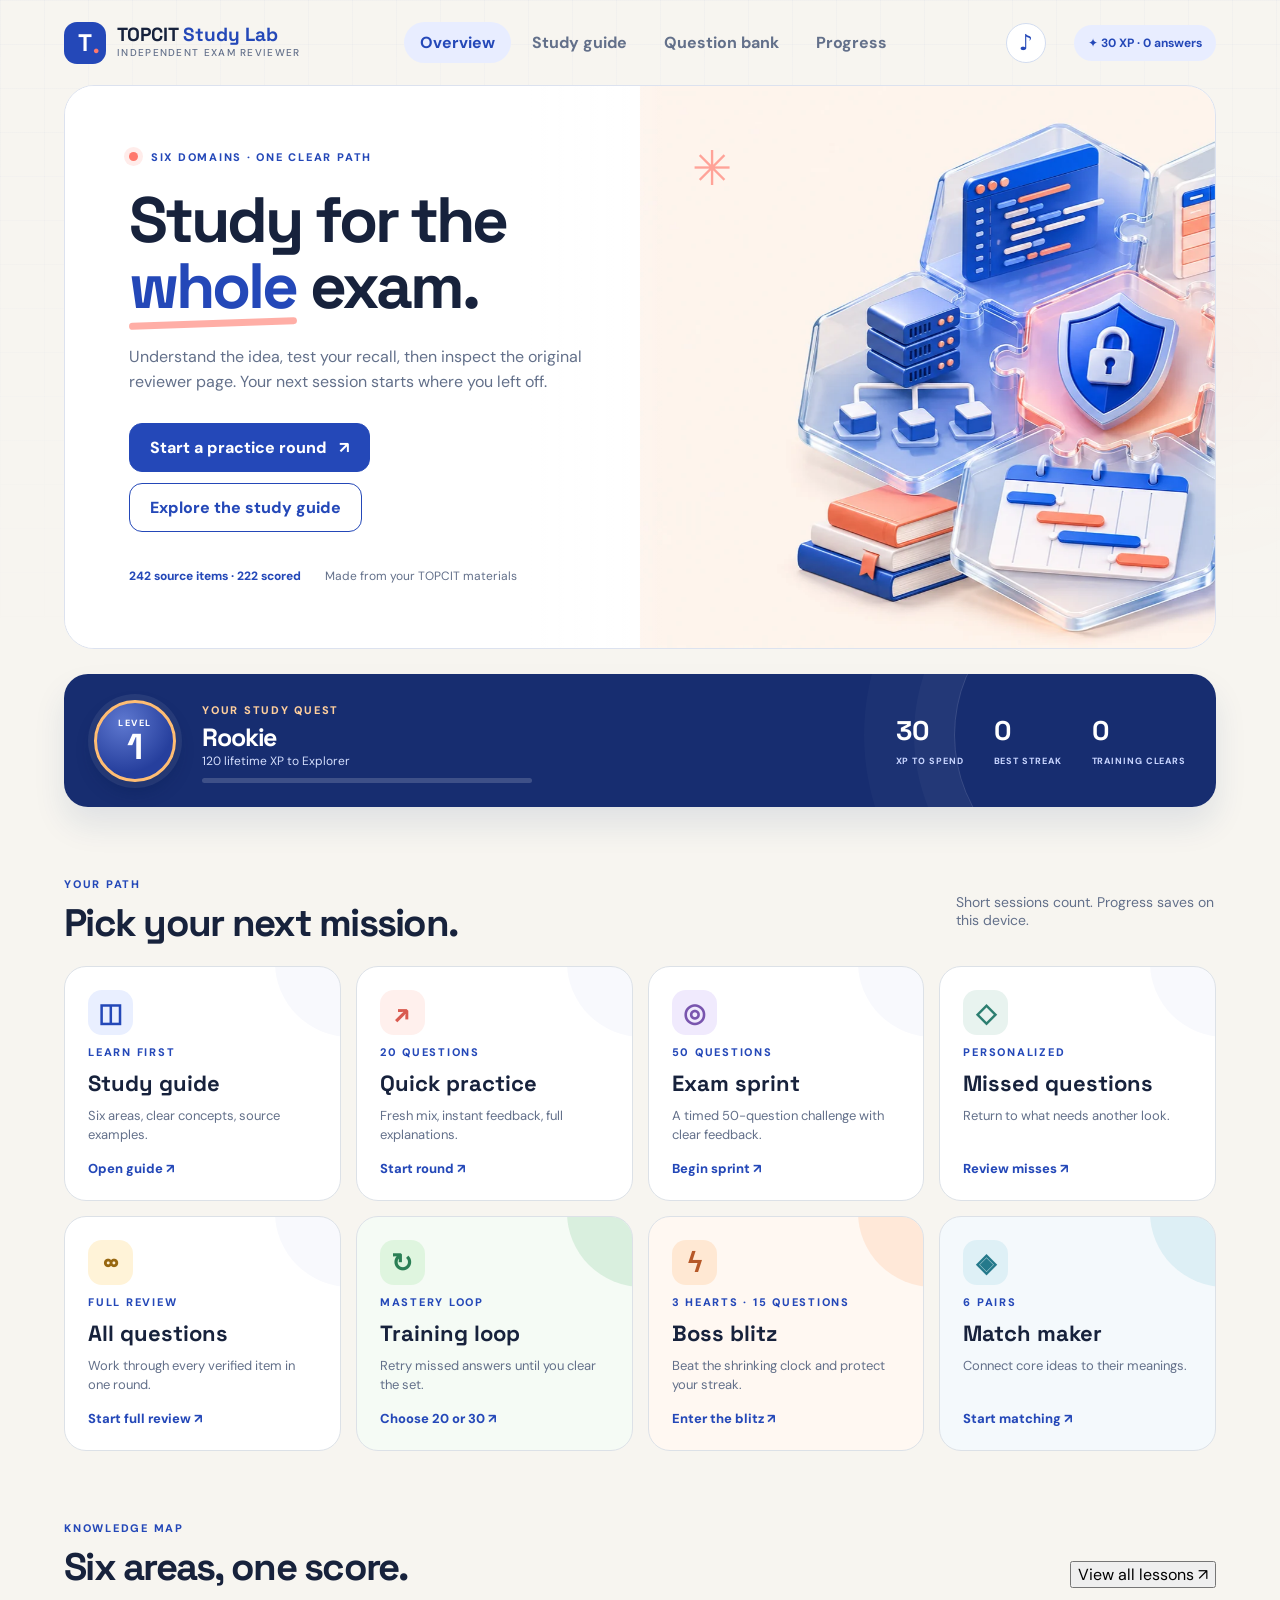
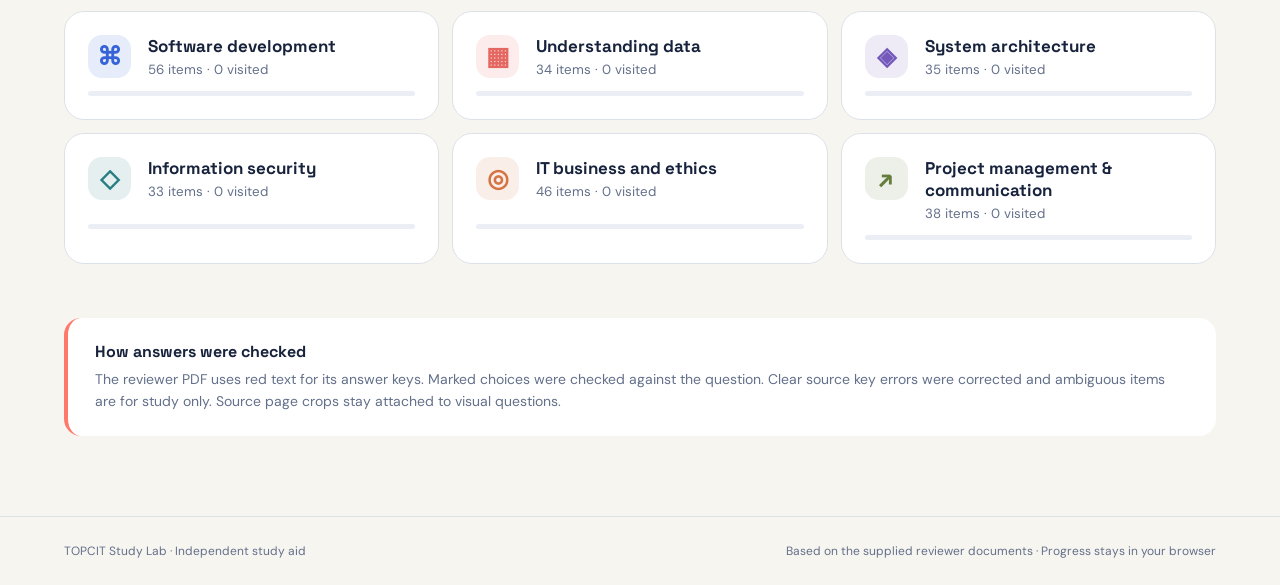
==== index.html @ cf116d9d "Fix study guide spacing on phones" ====
<!doctype html><html lang="en"><head><meta charset="utf-8"><meta name="viewport" content="width=device-width,initial-scale=1"><meta name="theme-color" content="#f7f5f0"><meta name="description" content="A source-backed, interactive TOPCIT exam reviewer with six study areas, explanations, practice and mock exams."><title>TOPCIT Study Lab</title><link rel="icon" href="assets/icon.svg" type="image/svg+xml"><link rel="manifest" href="manifest.webmanifest"><link rel="stylesheet" href="style.css?v=8"><script src="lessons.js?v=2" defer></script><script src="app.js?v=8" defer></script></head>
<body><div class="mesh" aria-hidden="true"></div><a class="skip" href="#main">Skip to content</a><header class="topbar"><a class="brand" href="#/home" data-view="home" aria-label="TOPCIT Study Lab home"><span class="brand-mark">T<span>•</span></span><span>TOPCIT <b>Study Lab</b><small>Independent exam reviewer</small></span></a><nav aria-label="Main navigation"><button class="nav active" data-view="home">Overview</button><button class="nav" data-view="study">Study guide</button><button class="nav" data-view="bank">Question bank</button><button class="nav" data-view="progress">Progress</button></nav><button class="sound-button" id="soundToggle" type="button" aria-label="Turn sound on" aria-pressed="false" title="Sound off">♪</button><div class="top-stat" id="topStat">Loading…</div></header>
<main id="main"><section id="home" class="view active" aria-labelledby="heroTitle"><div class="hero"><div class="hero-copy"><div class="eyebrow"><span class="signal"></span> SIX DOMAINS · ONE CLEAR PATH</div><h1 id="heroTitle">Study for the <em>whole</em> exam.</h1><p>Understand the idea, test your recall, then inspect the original reviewer page. Your next session starts where you left off.</p><div class="hero-actions"><button class="primary" id="heroPractice">Start a practice round <span>↗</span></button><button class="secondary" data-view="study">Explore the study guide</button></div><div class="hero-foot"><span id="heroCount">Loading questions…</span><span>Made from your TOPCIT materials</span></div></div><img class="hero-art" src="assets/study-lab-hero.webp" alt="Six connected study tiles for code, data, architecture, security, business and projects"></div>
<div class="arcade-strip"><div class="level-orb"><small>LEVEL</small><b id="rankLevel">1</b></div><div class="arcade-copy"><span class="overline">YOUR STUDY QUEST</span><h2 id="rankTitle">Getting started</h2><p id="rankNext">Each answer builds your rank.</p><div class="level-track"><span id="levelFill"></span></div></div><div class="arcade-numbers"><div><b id="homeXp">0</b><small>XP TO SPEND</small></div><div><b id="homeBest">0</b><small>BEST STREAK</small></div><div><b id="homeClears">0</b><small>TRAINING CLEARS</small></div></div></div><div class="section-heading"><div><span class="overline">YOUR PATH</span><h2>Pick your next mission.</h2></div><p>Short sessions count. Progress saves on this device.</p></div><div class="mode-grid"><button class="mode mode-study" data-view="study"><span class="mode-symbol">◫</span><span class="mode-tag">LEARN FIRST</span><strong>Study guide</strong><span>Six areas, clear concepts, source examples.</span><i>Open guide ↗</i></button><button class="mode mode-practice" data-mode="quick"><span class="mode-symbol">↗</span><span class="mode-tag">20 QUESTIONS</span><strong>Quick practice</strong><span>Fresh mix, instant feedback, full explanations.</span><i>Start round ↗</i></button><button class="mode mode-exam" data-mode="exam"><span class="mode-symbol">◎</span><span class="mode-tag">50 QUESTIONS</span><strong>Exam sprint</strong><span>A timed 50-question challenge with clear feedback.</span><i>Begin sprint ↗</i></button><button class="mode mode-review" data-mode="weak"><span class="mode-symbol">◇</span><span class="mode-tag">PERSONALIZED</span><strong>Missed questions</strong><span>Return to what needs another look.</span><i>Review misses ↗</i></button><button class="mode mode-all" data-mode="all"><span class="mode-symbol">∞</span><span class="mode-tag">FULL REVIEW</span><strong>All questions</strong><span>Work through every verified item in one round.</span><i>Start full review ↗</i></button><button class="mode mode-training" data-setup="training"><span class="mode-symbol">↻</span><span class="mode-tag">MASTERY LOOP</span><strong>Training loop</strong><span>Retry missed answers until you clear the set.</span><i>Choose 20 or 30 ↗</i></button><button class="mode mode-blitz" data-mode="blitz"><span class="mode-symbol">ϟ</span><span class="mode-tag">3 HEARTS · 15 QUESTIONS</span><strong>Boss blitz</strong><span>Beat the shrinking clock and protect your streak.</span><i>Enter the blitz ↗</i></button><button class="mode mode-matching" data-mode="matching"><span class="mode-symbol">◈</span><span class="mode-tag">6 PAIRS</span><strong>Match maker</strong><span>Connect core ideas to their meanings.</span><i>Start matching ↗</i></button></div>
<div class="section-heading domain-heading"><div><span class="overline">KNOWLEDGE MAP</span><h2>Six areas, one score.</h2></div><button class="text-link" data-view="study">View all lessons ↗</button></div><div class="domain-grid" id="homeDomains"></div><div class="source-note"><strong>How answers were checked</strong><p>The reviewer PDF uses red text for its answer keys. Marked choices were checked against the question. Clear source key errors were corrected and ambiguous items are for study only. Source page crops stay attached to visual questions.</p></div></section>
<section id="study" class="view" aria-labelledby="studyTitle"><div class="page-head"><span class="overline">BUILD THE MENTAL MODEL</span><h1 id="studyTitle">Study guide</h1><p>Read a concept, then use active recall. Topics follow your six supplied reviewer areas.</p></div><div class="study-layout"><aside class="study-side"><h2>Choose an area</h2><div id="studyNav"></div></aside><div class="lesson-panel" id="lessonPanel"></div></div></section>
<section id="bank" class="view" aria-labelledby="bankTitle"><div class="page-head"><span class="overline">SOURCE-BACKED PRACTICE</span><h1 id="bankTitle">Question bank</h1><p>Search the original wording, filter by domain, and reveal answers when you’re ready.</p></div><div class="bank-tools"><label>Search questions<input id="bankSearch" type="search" placeholder="Try ‘project charter’ or ‘normalization’"></label><label>Area<select id="bankDomain"><option value="all">All six areas</option></select></label><label>Keys<select id="bankKey"><option value="all">All items</option><option value="keyed">Scored only</option><option value="unkeyed">Needs key review</option><option value="saved">Saved questions</option></select></label></div><p id="bankStatus" class="bank-status"></p><div id="bankResults" class="bank-list"></div><button id="bankMore" class="secondary bank-more" hidden>Show more questions</button></section>
<section id="progress" class="view" aria-labelledby="progressTitle"><div class="page-head"><span class="overline">YOUR WORK</span><h1 id="progressTitle">Progress</h1><p>See what you’ve practiced and where to focus next.</p></div><div class="progress-grid" id="progressGrid"></div><div class="progress-actions"><button class="primary" data-mode="weak">Practice missed questions ↗</button><button class="secondary" data-view="bank">Find a question</button></div></section>
<section id="game" class="view" aria-labelledby="gameTitle"><div class="game-top"><button class="back" id="exitGame">← Save and leave</button><div class="game-metrics"><span id="gameMode"></span><span id="gameCount"></span><span id="gameScore"></span><span id="gameStreak"></span><span id="gameHearts" hidden></span><span id="gameXp"></span><span id="gameTimer"></span></div></div><div class="progress-track"><span id="gameProgress"></span></div><article class="question-stage"><div class="question-meta"><span id="gameDomain"></span><span id="gameSource"></span></div><h1 id="gameTitle"></h1><div id="gameExhibit"></div><div id="gameChoices" class="game-choices"></div><div id="gamePowers" class="game-powers"></div><div id="gameFeedback" class="game-feedback" hidden></div><div class="game-actions"><button id="gameAction" class="primary" disabled>Check answer</button><span>Use keys 1–4 to choose · Enter to check</span></div></article></section>
<section id="match" class="view" aria-labelledby="matchTitle"><div class="game-top"><button class="back" id="exitMatch">← Save and leave</button><div class="game-metrics"><span id="matchCount">0 / 6 pairs</span><span id="matchMistakes">0 misses</span><span id="matchClock">0:00</span></div></div><div class="match-intro"><span class="overline">MATCH MAKER</span><h1 id="matchTitle">Connect the concepts.</h1><p>Tap a concept, then its meaning. Build a streak by matching without a miss.</p><button class="secondary" id="restartMatch">New set ↻</button></div><div class="match-board"><div><h2>Concepts</h2><div id="matchTerms" class="match-list"></div></div><div><h2>Meanings</h2><div id="matchDefinitions" class="match-list"></div></div></div><p class="match-feedback" id="matchFeedback" role="status" aria-live="polite">Choose a concept to begin.</p></section><section id="finish" class="view"><div class="finish-card"><span class="finish-icon">✳</span><span class="overline">ROUND COMPLETE</span><h1 id="finishTitle"></h1><p id="finishText"></p><div id="finishStats"></div><div class="hero-actions"><button class="primary" data-mode="quick">Play another round ↗</button><button class="secondary" data-view="progress">See progress</button></div></div></section></main><footer><span>TOPCIT Study Lab · Independent study aid</span><span>Based on the supplied reviewer documents · Progress stays in your browser</span></footer><dialog class="training-dialog" id="trainingDialog" aria-labelledby="trainingDialogTitle"><form method="dialog"><button class="dialog-close" aria-label="Close">×</button><span class="mode-symbol">↻</span><span class="overline">MASTERY LOOP</span><h2 id="trainingDialogTitle">Pick your training set</h2><p>Missed questions return in new rounds until you answer them all correctly.</p><div class="training-options"><button type="button" data-train-size="20"><b>20</b><span>Quick focus</span></button><button type="button" data-train-size="30"><b>30</b><span>Deep focus</span></button></div></form></dialog><div id="fxLayer" class="fx-layer" aria-hidden="true"></div><div class="toast" id="toast" role="status" aria-live="polite"></div></body></html>
---- style.css ----
@import url('https://fonts.googleapis.com/css2?family=DM+Sans:wght@400;500;600;700&family=Space+Grotesk:wght@400;500;600;700&display=swap');
:root{--paper:#f7f5f0;--ink:#17223c;--muted:#63708a;--line:#dce1e7;--blue:#2448b8;--blue2:#3664d8;--coral:#ff786c;--white:#fff;--radius:22px;font-family:'DM Sans',system-ui,sans-serif;color:var(--ink);background:var(--paper)}*{box-sizing:border-box}html{scroll-behavior:smooth}body{margin:0;min-width:320px}button,input,select{font:inherit}button{cursor:pointer}button:disabled{opacity:.46;cursor:not-allowed}button:focus-visible,input:focus-visible,select:focus-visible,a:focus-visible{outline:3px solid var(--coral);outline-offset:3px}.skip{position:absolute;top:-50px;left:15px;background:var(--blue);color:white;padding:12px;z-index:10}.skip:focus{top:10px}.mesh{position:fixed;inset:0;pointer-events:none;z-index:-1;background-image:linear-gradient(#2448b806 1px,transparent 1px),linear-gradient(90deg,#2448b806 1px,transparent 1px);background-size:44px 44px;mask-image:linear-gradient(#000,transparent 75%)}.topbar{min-height:85px;max-width:1500px;padding:15px 5vw;margin:auto;display:flex;align-items:center;gap:28px}.brand{display:flex;align-items:center;gap:11px;text-decoration:none;color:var(--ink);font:700 19px/1 'Space Grotesk',sans-serif;white-space:nowrap}.brand b{color:var(--blue)}.brand small{display:block;font:500 10px/1.7 'DM Sans',sans-serif;letter-spacing:.13em;text-transform:uppercase;color:var(--muted)}.brand-mark{width:42px;height:42px;border-radius:13px;background:var(--blue);color:#fff;display:grid;place-items:center;font-size:24px;position:relative}.brand-mark span{color:var(--coral);font-size:16px;position:absolute;right:7px;bottom:6px}.topbar nav{display:flex;gap:5px;margin:auto}.nav{border:0;background:transparent;color:var(--muted);padding:10px 16px;border-radius:999px;font-weight:700}.nav:hover,.nav.active{background:#e8edff;color:var(--blue)}.top-stat{font-size:12px;color:var(--blue);font-weight:700;background:#e8edff;padding:10px 14px;border-radius:999px;white-space:nowrap}main{max-width:1500px;margin:0 auto;padding:0 5vw 80px}.view{display:none}.view.active{display:block;animation:rise .35s ease both}@keyframes rise{from{opacity:0;transform:translateY(12px)}to{opacity:1;transform:none}}h1,h2,h3,p{margin-top:0}h1,h2,h3{font-family:'Space Grotesk',sans-serif;letter-spacing:-.045em}h1{font-size:clamp(40px,5vw,78px);line-height:1.03}h2{font-size:clamp(26px,3vw,42px);line-height:1.08}.overline,.eyebrow,.mode-tag{font-size:11px;font-weight:800;letter-spacing:.16em;color:var(--blue)}.hero{min-height:465px;border:1px solid #dce2ef;border-radius:30px;position:relative;overflow:hidden;background:#fff;display:flex;align-items:center}.hero-copy{width:57%;padding:clamp(30px,5vw,80px);position:relative;z-index:1}.hero h1{max-width:750px;margin:24px 0}.hero h1 em{font-style:normal;color:var(--blue);position:relative}.hero h1 em:after{content:'';position:absolute;left:0;right:0;bottom:0;height:7px;background:var(--coral);opacity:.6;transform:rotate(-2deg);border-radius:9px}.hero p{font-size:16px;line-height:1.6;max-width:470px;color:var(--muted)}.signal{display:inline-block;width:9px;height:9px;border-radius:50%;background:var(--coral);margin-right:8px;box-shadow:0 0 0 5px #ff786c24}.hero-art{position:absolute;right:-2%;width:57%;height:100%;object-fit:cover;object-position:right center;mix-blend-mode:multiply}.hero-actions{display:flex;flex-wrap:wrap;gap:11px;margin-top:28px}.primary,.secondary{border-radius:13px;padding:13px 20px;font-weight:800;border:1px solid var(--blue);transition:transform .18s,box-shadow .18s,background .18s}.primary{color:white;background:var(--blue)}.primary:hover:not(:disabled){transform:translateY(-2px);box-shadow:0 9px 22px #2448b830;background:#183baf}.secondary{color:var(--blue);background:#fff}.secondary:hover{background:#edf1ff}.primary span{margin-left:8px}.hero-foot{display:flex;gap:24px;color:var(--muted);font-size:12px;margin-top:36px}.hero-foot span:first-child{font-weight:800;color:var(--blue)}.section-heading{display:flex;justify-content:space-between;align-items:end;gap:20px;margin:65px 0 23px}.section-heading h2{margin:9px 0 0}.section-heading p{max-width:260px;color:var(--muted);font-size:14px}.mode-grid{display:grid;grid-template-columns:repeat(4,1fr);gap:15px}.mode{min-height:235px;padding:23px;text-align:left;border:1px solid var(--line);border-radius:var(--radius);display:flex;flex-direction:column;align-items:start;gap:10px;background:white;color:var(--ink);transition:transform .2s,box-shadow .2s,border-color .2s}.mode:hover{transform:translateY(-6px);box-shadow:0 15px 35px #1c2c5a17;border-color:#a4b7ec}.mode-symbol{width:45px;height:45px;border-radius:14px;background:#e9efff;color:var(--blue);display:grid;place-items:center;font:700 26px 'Space Grotesk'}.mode-practice .mode-symbol{background:#fff0ed;color:#d95a50}.mode-exam .mode-symbol{background:#f0eafd;color:#7955ae}.mode-review .mode-symbol{background:#e8f3ef;color:#2c7e70}.mode strong{font:700 22px 'Space Grotesk'}.mode>span:nth-of-type(3){font-size:13px;line-height:1.45;color:var(--muted)}.mode i{font-style:normal;color:var(--blue);font-size:13px;font-weight:800;margin-top:auto}.domain-grid{display:grid;grid-template-columns:repeat(3,1fr);gap:13px}.domain-card{background:#fff;border:1px solid var(--line);border-radius:20px;padding:23px;text-align:left;color:var(--ink);display:grid;grid-template-columns:47px 1fr;gap:13px;transition:transform .18s,border-color .18s}.domain-card:hover{transform:translateY(-3px);border-color:var(--blue)}.domain-icon{border-radius:14px;background:color-mix(in srgb,var(--domain) 12%,white);color:var(--domain);width:43px;height:43px;display:grid;place-items:center;font:700 25px 'Space Grotesk'}.domain-card strong{font:700 17px 'Space Grotesk';display:block}.domain-card small{color:var(--muted);display:block;margin-top:4px}.domain-meter{grid-column:1/-1;height:5px;background:#ebeff5;border-radius:9px;overflow:hidden}.domain-meter span{display:block;height:100%;background:var(--domain);border-radius:9px}.source-note{margin-top:54px;padding:23px 27px;border-radius:17px;border-left:4px solid var(--coral);background:#fff}.source-note strong{font-family:'Space Grotesk'}.source-note p{color:var(--muted);line-height:1.6;margin:6px 0 0;font-size:14px}footer{border-top:1px solid var(--line);padding:26px 5vw;display:flex;justify-content:space-between;gap:15px;color:var(--muted);font-size:12px}.page-head{padding:38px 0 22px}.page-head h1{margin:10px 0;font-size:clamp(40px,5vw,64px)}.page-head p{color:var(--muted);font-size:16px}.study-layout{display:grid;grid-template-columns:255px 1fr;gap:24px;align-items:start}.study-side{position:sticky;top:20px;padding:19px;border-radius:20px;background:white;border:1px solid var(--line)}.study-side h2{font-size:17px;margin-bottom:17px}.study-side button{width:100%;text-align:left;border:0;background:transparent;padding:11px;border-radius:9px;color:var(--muted);font-weight:700}.study-side button.active,.study-side button:hover{background:#ebefff;color:var(--blue)}.lesson-panel{background:#fff;border:1px solid var(--line);padding:clamp(20px,4vw,43px);border-radius:24px}.lesson-intro{display:flex;gap:18px;align-items:center;margin-bottom:24px}.lesson-intro h2{margin:0}.lesson-intro p{margin:4px 0 0;color:var(--muted)}.lesson-card{border-top:1px solid var(--line);padding:22px 0}.lesson-card h3{font-size:21px;margin:0 0 8px}.lesson-card p{line-height:1.65;color:#47536b;margin-bottom:10px}.lesson-card .cue{padding:12px 16px;background:#f0f4ff;border-radius:10px;color:#2a4779;font-size:14px}.lesson-card button{border:0;background:transparent;color:var(--blue);font-weight:800;padding:6px 0}.bank-tools{display:grid;grid-template-columns:2fr 1fr 1fr;gap:12px;background:white;border:1px solid var(--line);padding:17px;border-radius:17px}.bank-tools label{font-size:12px;font-weight:800;color:var(--muted)}.bank-tools input,.bank-tools select{width:100%;margin-top:7px;border:1px solid #cbd4e2;border-radius:9px;background:white;padding:11px;color:var(--ink)}.bank-status{font-size:13px;color:var(--muted);margin:20px 0}.bank-list{display:grid;grid-template-columns:repeat(2,1fr);gap:13px}.bank-card{background:white;border:1px solid var(--line);border-radius:17px;padding:20px;min-width:0}.bank-meta,.question-meta{display:flex;gap:9px;flex-wrap:wrap;color:var(--blue);font-size:11px;font-weight:800;letter-spacing:.05em;text-transform:uppercase}.bank-card h3{font-size:17px;margin:12px 0;line-height:1.4;letter-spacing:-.01em}.bank-card img,.question-stage img{max-width:100%;max-height:300px;object-fit:contain;border:1px solid var(--line);border-radius:10px;background:white;margin:10px 0}.bank-card .answer{padding:12px;background:#edf4ff;border-radius:9px;color:var(--blue);font-weight:700;margin:12px 0}.bank-card .unkeyed{color:#a55a20;background:#fff3e8}.bank-card button{border:0;background:transparent;color:var(--blue);padding:5px 0;font-weight:800}.bank-card .save{float:right;font-size:19px}.bank-more{margin:23px auto;display:block}.progress-grid{display:grid;grid-template-columns:repeat(3,1fr);gap:16px}.progress-tile{padding:28px;border:1px solid var(--line);border-radius:20px;background:white}.progress-tile b{font:700 43px 'Space Grotesk';color:var(--blue)}.progress-tile span{display:block;color:var(--muted)}.progress-actions{display:flex;gap:12px;margin-top:25px}.game-top{display:flex;justify-content:space-between;align-items:center;gap:20px;margin:28px 0}.back{border:0;background:transparent;color:var(--blue);font-weight:800}.game-metrics{display:flex;gap:15px;flex-wrap:wrap;font-size:12px;font-weight:800;color:var(--muted)}.progress-track{height:7px;border-radius:99px;background:#dce4f3;overflow:hidden}.progress-track span{display:block;height:100%;background:var(--coral);transition:width .35s}.question-stage{max-width:880px;margin:36px auto 0;padding:clamp(24px,5vw,55px);border:1px solid var(--line);border-radius:26px;background:white;box-shadow:0 16px 50px #1c2c5a0c}.question-stage h1{font-size:clamp(25px,3vw,38px);line-height:1.24;margin:20px 0}.game-choices{display:grid;gap:10px}.game-choices button{width:100%;padding:16px;display:flex;gap:15px;align-items:start;text-align:left;border:1px solid var(--line);border-radius:12px;background:#fff;color:var(--ink);line-height:1.5}.game-choices button:hover:not(:disabled),.game-choices button.selected{border-color:var(--blue);background:#f0f4ff}.game-choices button.correct{border-color:#298369;background:#e9f7f1}.game-choices button.wrong{border-color:#e06a62;background:#fff0ed}.game-choices button span{font:700 13px 'Space Grotesk';background:#ebeff5;color:#506075;min-width:25px;height:25px;border-radius:7px;display:grid;place-items:center}.game-feedback{margin:20px 0 0;border-left:4px solid var(--blue);background:#f0f4ff;padding:17px;border-radius:0 13px 13px 0}.game-feedback.wrong{border-color:var(--coral);background:#fff4f1}.game-feedback strong{display:block;margin-bottom:7px;font-family:'Space Grotesk'}.game-feedback p{line-height:1.6;margin:0 0 9px}.game-feedback .source{font-size:12px;color:var(--muted)}.game-actions{display:flex;align-items:center;gap:15px;margin-top:24px}.game-actions span{font-size:12px;color:var(--muted)}.finish-card{max-width:650px;text-align:center;margin:70px auto;padding:50px 30px;background:white;border:1px solid var(--line);border-radius:27px}.finish-card h1{font-size:48px;margin:14px 0}.finish-card p{color:var(--muted)}.finish-icon{display:block;color:var(--coral);font-size:45px}.finish-card .hero-actions{justify-content:center}.toast{position:fixed;bottom:18px;left:50%;transform:translate(-50%,30px);opacity:0;background:var(--ink);color:white;padding:11px 17px;border-radius:10px;pointer-events:none;transition:.2s}.toast.show{opacity:1;transform:translate(-50%,0)}
@media(max-width:900px){.top-stat{display:none}.mode-grid{grid-template-columns:repeat(2,1fr)}.domain-grid{grid-template-columns:repeat(2,1fr)}.hero-copy{width:65%;padding:38px}.hero-art{width:55%;opacity:.6}.study-layout{grid-template-columns:1fr}.study-side{position:static}.study-side #studyNav{display:flex;overflow:auto;gap:5px}.study-side button{min-width:140px}.bank-tools{grid-template-columns:1fr 1fr}.bank-tools label:first-child{grid-column:1/-1}}
@media(max-width:620px){.topbar{display:block;padding:14px 18px}.topbar nav{overflow:auto;margin-top:15px}.nav{padding:9px 11px;white-space:nowrap;font-size:12px}main{padding:0 16px 55px}.hero{display:block;min-height:0}.hero-copy{width:100%;padding:30px 25px 140px}.hero h1{font-size:43px}.hero p{font-size:14px}.hero-art{width:100%;height:190px;bottom:0;right:0;object-position:right 40%;opacity:.9}.hero-foot{margin-top:20px}.section-heading{margin-top:42px;align-items:start}.section-heading p{display:none}.mode-grid,.domain-grid,.bank-list,.progress-grid{grid-template-columns:1fr}.mode{min-height:185px}.bank-tools{grid-template-columns:1fr}.bank-tools label:first-child{grid-column:auto}.game-top{display:block}.game-metrics{margin-top:12px}.question-stage{margin-top:20px;padding:22px}.game-actions{display:block}.game-actions span{display:block;margin-top:11px}.progress-actions{display:block}.progress-actions button{width:100%;margin-bottom:10px}footer{display:block;padding:24px 18px}footer span{display:block;margin-bottom:5px}}
@media(prefers-reduced-motion:reduce){*,*:before,*:after{animation-duration:.01ms!important;transition-duration:.01ms!important;scroll-behavior:auto!important}}
.mesh:after{content:'';position:absolute;width:440px;height:440px;right:-140px;top:150px;border-radius:50%;background:radial-gradient(circle,#ff786c16,transparent 68%);animation:drift 15s ease-in-out infinite alternate}@keyframes drift{to{transform:translate(-100px,130px)}}
.hero-copy{background:linear-gradient(90deg,#fff 78%,#ffffff00)}
.hero-copy{width:52%}.hero-art{width:50%;right:0;object-position:center center}
.hero:after{content:'✳';position:absolute;right:42%;top:9%;font-size:48px;color:var(--coral);opacity:.65;animation:turn 18s linear infinite}@keyframes turn{to{transform:rotate(360deg)}}
.mode-grid{grid-template-columns:repeat(auto-fit,minmax(215px,1fr))}.mode-all .mode-symbol{background:#fff3d8;color:#976711}
.bank-choices{padding-left:24px;color:#47536b;font-size:13px;line-height:1.5}.bank-choices li{margin:4px 0}.bank-explanation{font-size:13px;line-height:1.6;color:#47536b}.bank-explanation p{margin:8px 0}.answer-detail{animation:rise .24s ease both}.answer-detail .answer{box-shadow:0 0 0 1px #bdd1ff,0 0 25px #3664d81c}
.game-choices button{transition:transform .16s,border-color .16s,background .16s}.game-choices button:hover:not(:disabled){transform:translateX(3px)}.game-choices button.correct{animation:good .55s ease both}.game-choices button.wrong{animation:shake .4s ease both}@keyframes good{50%{transform:scale(1.02);box-shadow:0 0 0 6px #2ea77722}}@keyframes shake{25%,75%{transform:translateX(-4px)}50%{transform:translateX(4px)}}
.finish-numbers{display:flex;justify-content:center;gap:34px;margin:23px 0}.finish-numbers span{color:var(--muted);font-size:13px}.finish-numbers b{display:block;color:var(--blue);font:700 28px 'Space Grotesk'}.miss-review{text-align:left;margin-top:35px}.miss-review h2{font-size:24px}.miss-review article{border-top:1px solid var(--line);padding:17px 0}.miss-review article>b{font-size:12px;color:var(--blue)}.miss-review article p{font-size:14px;line-height:1.6;margin:7px 0}.domain-progress strong{display:block;min-height:45px;font-family:'Space Grotesk';font-size:15px}.domain-progress .domain-meter{display:block;margin-top:15px}
@media(max-width:900px){.hero-copy{width:55%}.hero-art{width:45%}.mode-grid{grid-template-columns:repeat(2,1fr)}.mode-all{grid-column:1/-1}}
@media(max-width:620px){.hero-copy{width:100%;padding-bottom:215px;background:transparent}.hero-art{width:100%;height:190px;bottom:0;right:0;object-position:right 40%}.mode-grid{grid-template-columns:1fr}.mode-all{grid-column:auto}.hero:after{right:20px;top:14px;font-size:29px}.finish-numbers{gap:17px}.finish-numbers b{font-size:23px}}
[hidden]{display:none!important}
@media(max-width:620px){.question-stage h1{font-size:22px;line-height:1.3}}
.sound-button{border:1px solid #d2dcef;background:#fff;color:var(--blue);border-radius:50%;width:40px;height:40px;min-width:40px;display:grid;place-items:center;font-size:22px;transition:transform .2s,background .2s}.sound-button:hover{transform:rotate(-12deg)}.sound-button.on{background:#e8edff;box-shadow:0 0 0 4px #3664d818}
.arcade-strip{position:relative;overflow:hidden;margin:25px 0 6px;padding:24px 30px;border-radius:24px;background:#172d70;color:#fff;display:grid;grid-template-columns:82px minmax(200px,1fr) auto;align-items:center;gap:26px;box-shadow:0 18px 32px #1838791a}.arcade-strip:before{content:'';position:absolute;inset:-90px -40px auto auto;width:300px;height:300px;border:1px solid #ffffff25;border-radius:50%;box-shadow:0 0 0 40px #ffffff08,0 0 0 90px #ffffff06;pointer-events:none}.level-orb{width:82px;height:82px;border:3px solid #ffbd73;border-radius:50%;background:radial-gradient(circle at 35% 25%,#5e78d0,#263f9d 68%);display:grid;place-content:center;text-align:center;box-shadow:0 0 0 6px #ffffff12,0 9px 18px #071a4f55;animation:orb-float 5s ease-in-out infinite}.level-orb small{font-size:9px;letter-spacing:.18em;font-weight:800}.level-orb b{font:700 36px/1 'Space Grotesk'}@keyframes orb-float{50%{transform:translateY(-5px)}}.arcade-copy{position:relative}.arcade-copy .overline{color:#ffcf9d}.arcade-copy h2{font-size:25px;margin:5px 0 2px;color:#fff}.arcade-copy p{margin:0 0 9px;color:#d4defd;font-size:12px}.level-track{height:5px;max-width:330px;background:#ffffff2b;border-radius:9px;overflow:hidden}.level-track span{display:block;height:100%;background:#ffad7a;border-radius:9px;transition:width .5s}.arcade-numbers{display:flex;gap:28px;position:relative}.arcade-numbers div{min-width:70px}.arcade-numbers b{display:block;font:700 27px 'Space Grotesk'}.arcade-numbers small{font-size:9px;letter-spacing:.1em;color:#c7d4ff;font-weight:800}
.mode{position:relative;overflow:hidden;isolation:isolate}.mode:before{content:'';position:absolute;width:150px;height:150px;border-radius:50%;right:-85px;top:-80px;background:#2448b808;transition:transform .55s cubic-bezier(.2,.75,.2,1)}.mode:hover:before,.mode:focus-visible:before{transform:scale(3.2)}.mode>*{position:relative;z-index:1}.mode-symbol{transition:transform .4s cubic-bezier(.2,.75,.2,1)}.mode:hover .mode-symbol{transform:rotate(-13deg) scale(1.13)}.mode-training{background:#f5fbf5}.mode-training .mode-symbol{background:#dff5df;color:#2b7f55}.mode-training:before{background:#60bb7930}.mode-training:hover .mode-symbol{transform:rotate(180deg)}.mode-blitz{background:#fff8f2}.mode-blitz .mode-symbol{background:#ffe8d3;color:#b65828}.mode-blitz:before{background:#ff9c5b2b}.mode-blitz:hover .mode-symbol{animation:bolt .32s ease-in-out 3}@keyframes bolt{50%{transform:translateY(-5px) rotate(10deg)}}
.game-metrics #gameHearts{font-size:18px;color:#e8665d;letter-spacing:.06em}.game-metrics #gameXp{color:#2448b8}.game-metrics #gameTimer{font-variant-numeric:tabular-nums}.game-metrics #gameTimer.urgent{color:#d94337;animation:timer-pulse .6s ease-in-out infinite alternate}@keyframes timer-pulse{to{transform:scale(1.08)}}#game[data-game-mode="blitz"] .question-stage{background:radial-gradient(circle at 97% 0,#fff1e6,white 36%)}#game[data-game-mode="training"] .question-stage{background:radial-gradient(circle at 97% 0,#e6f6e9,white 36%)}.question-stage{position:relative;overflow:hidden}.question-stage:before{content:'✳';position:absolute;right:28px;top:19px;font:700 24px 'Space Grotesk';color:#d8dff0;pointer-events:none}
.game-choices button.eliminated,.game-choices button.eliminated:disabled{opacity:.5;background:#f1f2f5;color:#778093;text-decoration:line-through;text-decoration-thickness:2px;text-decoration-color:#d7655c}.game-choices button.eliminated span{text-decoration:none}.power-heading{display:flex;justify-content:space-between;gap:10px;align-items:baseline;margin:26px 0 9px}.power-heading strong{font:700 15px 'Space Grotesk'}.power-heading span{font-size:11px;color:var(--muted)}.power-row{display:grid;grid-template-columns:repeat(3,1fr);gap:8px}.power-row button{border:1px solid #d4ddea;background:#f8faff;text-align:left;border-radius:12px;padding:10px 12px;color:var(--blue);transition:transform .18s,box-shadow .18s,background .18s}.power-row button:not(:disabled):hover{transform:translateY(-3px);box-shadow:0 6px 16px #2448b81d;background:#edf2ff}.power-row button:disabled{opacity:.47}.power-row b{display:block;font:700 14px 'Space Grotesk'}.power-row small{display:block;color:var(--muted);font-size:10px;line-height:1.3;margin-top:4px}.game-feedback{animation:feedback-pop .32s cubic-bezier(.2,.8,.2,1) both}@keyframes feedback-pop{from{opacity:0;transform:translateY(9px) scale(.98)}to{opacity:1;transform:none}}.game-feedback .earned{display:inline-block;background:#daf3e5;color:#186a48;font-weight:800;padding:5px 10px;border-radius:99px;font-size:12px;margin:1px 0 10px}.finish-rank strong{color:var(--blue)}
.training-dialog{border:1px solid #cbd6e8;border-radius:24px;box-shadow:0 24px 80px #0e1a3a44;padding:30px;width:min(420px,calc(100vw - 30px));color:var(--ink)}.training-dialog::backdrop{background:#14224398;backdrop-filter:blur(4px)}.training-dialog .mode-symbol{margin-bottom:15px}.training-dialog h2{font-size:31px;margin:8px 0}.training-dialog p{color:var(--muted);line-height:1.55}.dialog-close{position:absolute;right:18px;top:12px;border:0;background:transparent;color:var(--muted);font-size:26px}.training-options{display:grid;grid-template-columns:1fr 1fr;gap:10px;margin-top:22px}.training-options button{border:1px solid #cbd8ed;background:#f4f7ff;border-radius:14px;padding:18px;color:var(--blue);text-align:left;transition:transform .2s,background .2s}.training-options button:hover{transform:translateY(-3px);background:#e6edff}.training-options b{display:block;font:700 32px 'Space Grotesk'}.training-options span{font-size:12px;font-weight:700}.fx-layer{position:fixed;inset:0;pointer-events:none;z-index:100}.spark{position:absolute;width:9px;height:9px;border-radius:3px;background:#f7a65c;animation:spark-fly .82s cubic-bezier(.12,.7,.2,1) forwards}.spark.good:nth-child(3n){background:#3cb98b;border-radius:50%}.spark.good:nth-child(4n){background:#3664d8}.spark.bad{background:#ee665e}.spark.power{background:#7095ff}@keyframes spark-fly{to{opacity:0;transform:translate(var(--dx),var(--dy)) rotate(270deg) scale(.25)}}
@media(max-width:1000px){.arcade-strip{grid-template-columns:75px 1fr}.arcade-numbers{grid-column:2;justify-content:space-between}.mode-grid{grid-template-columns:repeat(3,1fr)}}
@media(max-width:700px){.arcade-strip{grid-template-columns:65px 1fr;gap:16px;padding:20px}.level-orb{width:65px;height:65px}.level-orb b{font-size:27px}.arcade-copy h2{font-size:21px}.arcade-numbers{grid-column:1/-1;border-top:1px solid #ffffff24;padding-top:16px;gap:10px}.arcade-numbers b{font-size:23px}.mode-grid{grid-template-columns:repeat(2,1fr)}.mode-all{grid-column:auto}.power-heading{display:block}.power-heading span{display:block;margin-top:3px}}
@media(max-width:620px){.topbar{position:relative}.sound-button{position:absolute;right:18px;top:16px;width:36px;height:36px;min-width:36px}.topbar .brand{padding-right:40px}.mode-grid{grid-template-columns:1fr}.power-row{grid-template-columns:1fr 1fr}.power-row button:last-child{grid-column:1/-1}.power-row b{font-size:13px}.power-row small{font-size:10px}.game-metrics{gap:9px}.game-metrics #gameHearts{width:100%;order:-1}}
@media(prefers-reduced-motion:reduce){.level-orb,.mode-blitz:hover .mode-symbol,.game-metrics #gameTimer.urgent{animation:none!important}}
@media(min-width:1001px){.mode-grid{grid-template-columns:repeat(4,minmax(0,1fr))}.mode-training{grid-column:span 2}.mode-training:after{content:'↻';position:absolute;right:18px;bottom:-34px;font:700 160px 'Space Grotesk';color:#6dc08b21;line-height:1;pointer-events:none}}
@media(min-width:701px) and (max-width:1000px){.mode-grid{grid-template-columns:repeat(2,minmax(0,1fr))}.mode-all,.mode-training{grid-column:auto}.mode-blitz{grid-column:1/-1}}
.mode-matching{background:#f4f9fc}.mode-matching .mode-symbol{background:#def0f6;color:#24798b}.mode-matching:before{background:#4eb0c623}
.match-intro{max-width:760px;margin:32px auto;text-align:center}.match-intro h1{font-size:clamp(35px,4vw,58px);margin:10px 0}.match-intro p{color:var(--muted);line-height:1.5}.match-board{display:grid;grid-template-columns:1fr 1fr;gap:18px;max-width:1000px;margin:0 auto}.match-board>div{background:#fff;border:1px solid var(--line);border-radius:20px;padding:18px}.match-board h2{font-size:16px;margin:0 0 13px;color:var(--muted);letter-spacing:0;text-transform:uppercase}.match-list{display:grid;gap:9px}.match-list button{position:relative;border:1px solid #d3ddea;border-radius:12px;background:#f8faff;color:var(--ink);min-height:76px;padding:14px 18px;text-align:left;line-height:1.35;font-weight:700;transition:transform .18s,border-color .18s,background .18s}.match-list button:hover:not(:disabled){transform:translateY(-2px);border-color:var(--blue)}.match-list button.selected{background:#eaf0ff;border-color:var(--blue);box-shadow:0 0 0 3px #3664d822}.match-list button.solved{background:#e5f7ee;border-color:#4bac77;color:#28644b;opacity:.72}.match-list button.solved:after{content:'✓';position:absolute;right:12px;top:12px;font-size:18px}.match-list button small{display:block;color:var(--muted);font-weight:500;font-size:11px;margin-top:5px}.match-list button.match-wrong{animation:shake .4s ease;background:#fff0ed;border-color:#dc6c61}.match-feedback{text-align:center;margin:20px auto;max-width:700px;color:var(--blue);font-weight:800;min-height:28px}
@media(min-width:1001px){.mode-training{grid-column:auto}.mode-training:after{content:none}.mode-grid{grid-template-columns:repeat(4,minmax(0,1fr))}}
@media(min-width:701px) and (max-width:1000px){.mode-blitz{grid-column:auto}}
@media(max-width:620px){.match-intro{margin:8px auto 16px}.match-intro h1{font-size:28px;margin:4px 0}.match-intro p{font-size:13px;margin:4px 0 10px}.match-intro .secondary{padding:8px 14px}.match-board{grid-template-columns:1fr;gap:10px}.match-board>div{padding:12px}.match-board h2{font-size:12px;margin-bottom:8px}.match-board>div:first-child .match-list{grid-template-columns:repeat(3,minmax(0,1fr));gap:6px}.match-board>div:first-child .match-list button{min-height:64px;font-size:12px;padding:8px;overflow-wrap:anywhere}.match-board>div:first-child .match-list button small{display:none}.match-list button{min-height:62px}}
@media(max-width:900px){.study-layout{grid-template-columns:minmax(0,1fr)}.study-layout>*{min-width:0}.study-side #studyNav{max-width:100%}.lesson-intro>div{min-width:0}}
@media(max-width:620px){.study-layout{gap:16px}.study-side{padding:14px}.study-side h2{margin-bottom:10px}.study-side #studyNav{gap:6px}.study-side button{min-width:130px;padding:10px}.lesson-panel{padding:20px}.lesson-intro{align-items:flex-start;gap:12px;margin-bottom:18px}.lesson-intro h2{font-size:25px;overflow-wrap:anywhere}.lesson-intro p{font-size:13px;line-height:1.45}.lesson-panel>.primary{width:100%}.lesson-card{padding:19px 0}.lesson-card h3{font-size:20px;line-height:1.25}.lesson-card p{overflow-wrap:anywhere}.lesson-card .cue{padding:12px}}
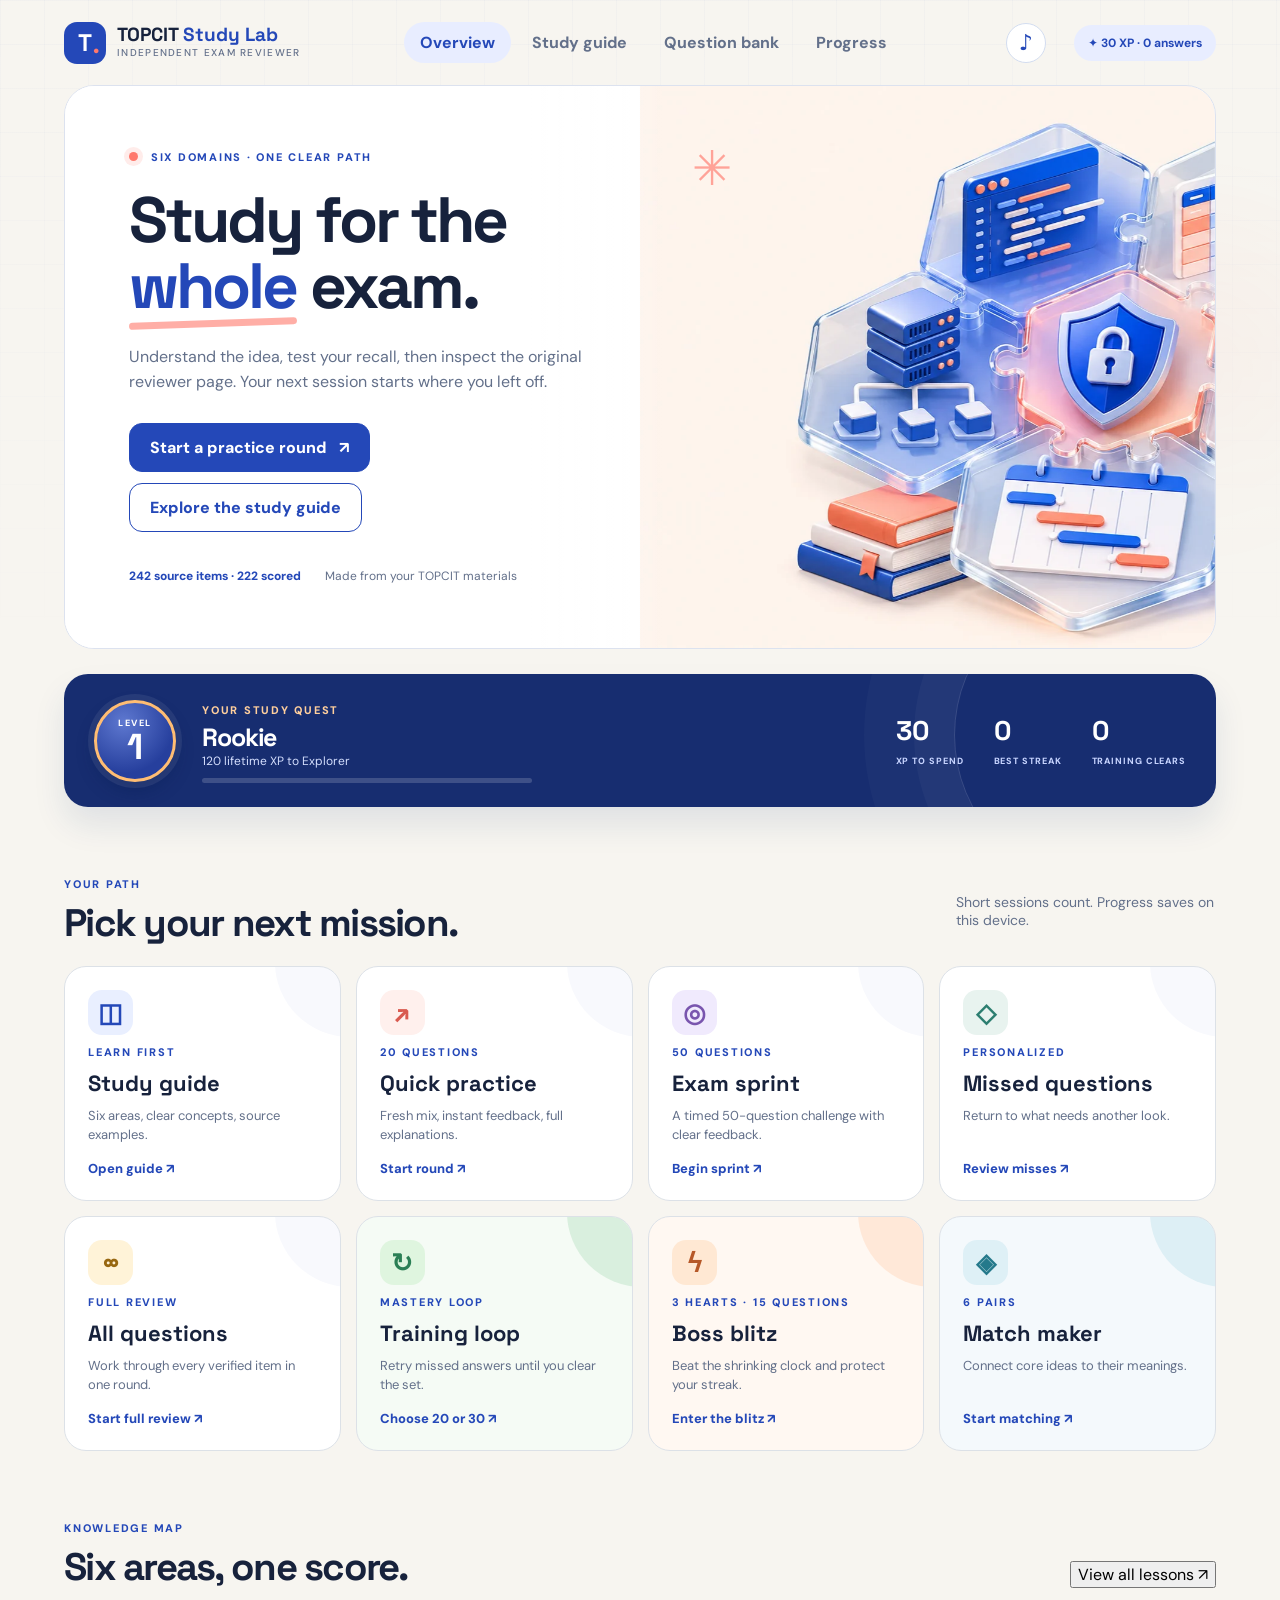
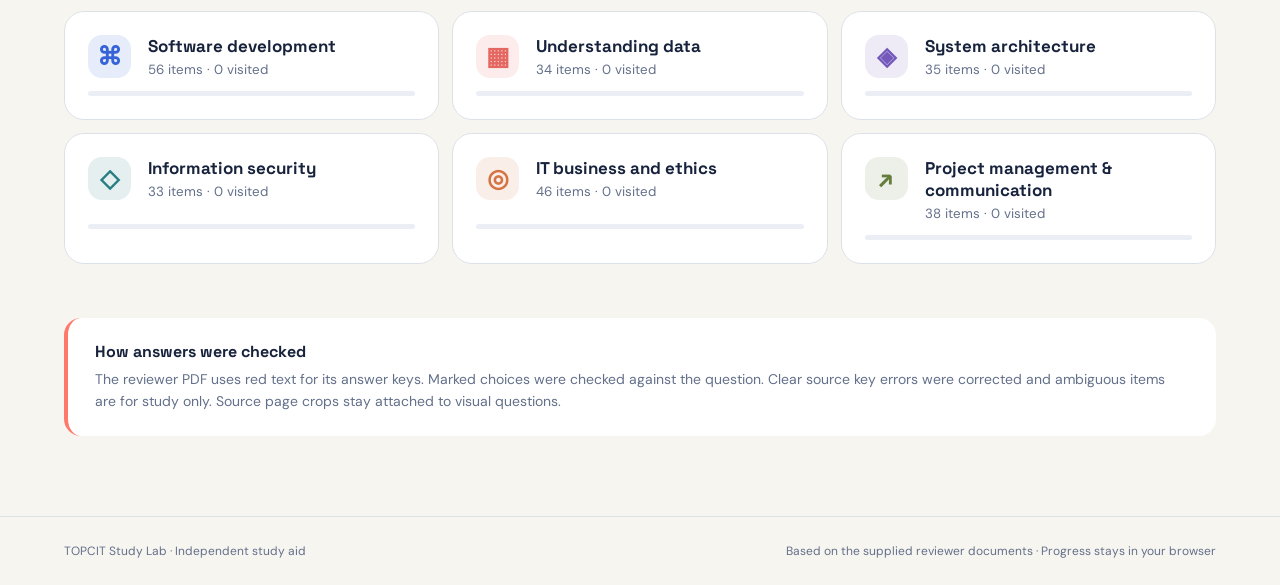
==== commit d68404ee: "Make study guide interactive with source examples" ====
--- a/index.html
+++ b/index.html
@@ -1,4 +1,4 @@
-<!doctype html><html lang="en"><head><meta charset="utf-8"><meta name="viewport" content="width=device-width,initial-scale=1"><meta name="theme-color" content="#f7f5f0"><meta name="description" content="A source-backed, interactive TOPCIT exam reviewer with six study areas, explanations, practice and mock exams."><title>TOPCIT Study Lab</title><link rel="icon" href="assets/icon.svg" type="image/svg+xml"><link rel="manifest" href="manifest.webmanifest"><link rel="stylesheet" href="style.css?v=8"><script src="lessons.js?v=2" defer></script><script src="app.js?v=8" defer></script></head>
+<!doctype html><html lang="en"><head><meta charset="utf-8"><meta name="viewport" content="width=device-width,initial-scale=1"><meta name="theme-color" content="#f7f5f0"><meta name="description" content="A source-backed, interactive TOPCIT exam reviewer with six study areas, explanations, practice and mock exams."><title>TOPCIT Study Lab</title><link rel="icon" href="assets/icon.svg" type="image/svg+xml"><link rel="manifest" href="manifest.webmanifest"><link rel="stylesheet" href="style.css?v=9"><script src="lessons.js?v=2" defer></script><script src="app.js?v=9" defer></script></head>
 <body><div class="mesh" aria-hidden="true"></div><a class="skip" href="#main">Skip to content</a><header class="topbar"><a class="brand" href="#/home" data-view="home" aria-label="TOPCIT Study Lab home"><span class="brand-mark">T<span>•</span></span><span>TOPCIT <b>Study Lab</b><small>Independent exam reviewer</small></span></a><nav aria-label="Main navigation"><button class="nav active" data-view="home">Overview</button><button class="nav" data-view="study">Study guide</button><button class="nav" data-view="bank">Question bank</button><button class="nav" data-view="progress">Progress</button></nav><button class="sound-button" id="soundToggle" type="button" aria-label="Turn sound on" aria-pressed="false" title="Sound off">♪</button><div class="top-stat" id="topStat">Loading…</div></header>
 <main id="main"><section id="home" class="view active" aria-labelledby="heroTitle"><div class="hero"><div class="hero-copy"><div class="eyebrow"><span class="signal"></span> SIX DOMAINS · ONE CLEAR PATH</div><h1 id="heroTitle">Study for the <em>whole</em> exam.</h1><p>Understand the idea, test your recall, then inspect the original reviewer page. Your next session starts where you left off.</p><div class="hero-actions"><button class="primary" id="heroPractice">Start a practice round <span>↗</span></button><button class="secondary" data-view="study">Explore the study guide</button></div><div class="hero-foot"><span id="heroCount">Loading questions…</span><span>Made from your TOPCIT materials</span></div></div><img class="hero-art" src="assets/study-lab-hero.webp" alt="Six connected study tiles for code, data, architecture, security, business and projects"></div>
 <div class="arcade-strip"><div class="level-orb"><small>LEVEL</small><b id="rankLevel">1</b></div><div class="arcade-copy"><span class="overline">YOUR STUDY QUEST</span><h2 id="rankTitle">Getting started</h2><p id="rankNext">Each answer builds your rank.</p><div class="level-track"><span id="levelFill"></span></div></div><div class="arcade-numbers"><div><b id="homeXp">0</b><small>XP TO SPEND</small></div><div><b id="homeBest">0</b><small>BEST STREAK</small></div><div><b id="homeClears">0</b><small>TRAINING CLEARS</small></div></div></div><div class="section-heading"><div><span class="overline">YOUR PATH</span><h2>Pick your next mission.</h2></div><p>Short sessions count. Progress saves on this device.</p></div><div class="mode-grid"><button class="mode mode-study" data-view="study"><span class="mode-symbol">◫</span><span class="mode-tag">LEARN FIRST</span><strong>Study guide</strong><span>Six areas, clear concepts, source examples.</span><i>Open guide ↗</i></button><button class="mode mode-practice" data-mode="quick"><span class="mode-symbol">↗</span><span class="mode-tag">20 QUESTIONS</span><strong>Quick practice</strong><span>Fresh mix, instant feedback, full explanations.</span><i>Start round ↗</i></button><button class="mode mode-exam" data-mode="exam"><span class="mode-symbol">◎</span><span class="mode-tag">50 QUESTIONS</span><strong>Exam sprint</strong><span>A timed 50-question challenge with clear feedback.</span><i>Begin sprint ↗</i></button><button class="mode mode-review" data-mode="weak"><span class="mode-symbol">◇</span><span class="mode-tag">PERSONALIZED</span><strong>Missed questions</strong><span>Return to what needs another look.</span><i>Review misses ↗</i></button><button class="mode mode-all" data-mode="all"><span class="mode-symbol">∞</span><span class="mode-tag">FULL REVIEW</span><strong>All questions</strong><span>Work through every verified item in one round.</span><i>Start full review ↗</i></button><button class="mode mode-training" data-setup="training"><span class="mode-symbol">↻</span><span class="mode-tag">MASTERY LOOP</span><strong>Training loop</strong><span>Retry missed answers until you clear the set.</span><i>Choose 20 or 30 ↗</i></button><button class="mode mode-blitz" data-mode="blitz"><span class="mode-symbol">ϟ</span><span class="mode-tag">3 HEARTS · 15 QUESTIONS</span><strong>Boss blitz</strong><span>Beat the shrinking clock and protect your streak.</span><i>Enter the blitz ↗</i></button><button class="mode mode-matching" data-mode="matching"><span class="mode-symbol">◈</span><span class="mode-tag">6 PAIRS</span><strong>Match maker</strong><span>Connect core ideas to their meanings.</span><i>Start matching ↗</i></button></div>
--- a/style.css
+++ b/style.css
@@ -33,4 +33,5 @@
 @media(min-width:701px) and (max-width:1000px){.mode-blitz{grid-column:auto}}
 @media(max-width:620px){.match-intro{margin:8px auto 16px}.match-intro h1{font-size:28px;margin:4px 0}.match-intro p{font-size:13px;margin:4px 0 10px}.match-intro .secondary{padding:8px 14px}.match-board{grid-template-columns:1fr;gap:10px}.match-board>div{padding:12px}.match-board h2{font-size:12px;margin-bottom:8px}.match-board>div:first-child .match-list{grid-template-columns:repeat(3,minmax(0,1fr));gap:6px}.match-board>div:first-child .match-list button{min-height:64px;font-size:12px;padding:8px;overflow-wrap:anywhere}.match-board>div:first-child .match-list button small{display:none}.match-list button{min-height:62px}}
 @media(max-width:900px){.study-layout{grid-template-columns:minmax(0,1fr)}.study-layout>*{min-width:0}.study-side #studyNav{max-width:100%}.lesson-intro>div{min-width:0}}
-@media(max-width:620px){.study-layout{gap:16px}.study-side{padding:14px}.study-side h2{margin-bottom:10px}.study-side #studyNav{gap:6px}.study-side button{min-width:130px;padding:10px}.lesson-panel{padding:20px}.lesson-intro{align-items:flex-start;gap:12px;margin-bottom:18px}.lesson-intro h2{font-size:25px;overflow-wrap:anywhere}.lesson-intro p{font-size:13px;line-height:1.45}.lesson-panel>.primary{width:100%}.lesson-card{padding:19px 0}.lesson-card h3{font-size:20px;line-height:1.25}.lesson-card p{overflow-wrap:anywhere}.lesson-card .cue{padding:12px}}+@media(max-width:620px){.study-layout{gap:16px}.study-side{padding:14px}.study-side h2{margin-bottom:10px}.study-side #studyNav{gap:6px}.study-side button{min-width:130px;padding:10px}.lesson-panel{padding:20px}.lesson-intro{align-items:flex-start;gap:12px;margin-bottom:18px}.lesson-intro h2{font-size:25px;overflow-wrap:anywhere}.lesson-intro p{font-size:13px;line-height:1.45}.lesson-panel>.primary{width:100%}.lesson-card{padding:19px 0}.lesson-card h3{font-size:20px;line-height:1.25}.lesson-card p{overflow-wrap:anywhere}.lesson-card .cue{padding:12px}}
+.study-instruction{margin:18px 0 4px;color:var(--muted);font-size:13px;line-height:1.5}.recall-card,.source-example{margin:14px 0;border:1px solid #d8e3f0;border-radius:14px;background:#f7faff;overflow:hidden}.recall-card summary,.source-example summary{cursor:pointer;list-style:none;padding:13px 15px;font-weight:800;color:var(--blue);display:flex;justify-content:space-between;gap:12px;align-items:center}.recall-card summary::-webkit-details-marker,.source-example summary::-webkit-details-marker{display:none}.recall-card>summary:after,.source-example>summary:after{content:'+';font-size:18px}.recall-card[open]>summary:after,.source-example[open]>summary:after{content:'−'}.recall-card p{margin:0;padding:0 15px 15px}.source-example{background:#fff}.source-example summary small{margin-left:auto;color:var(--muted);font-size:11px;white-space:nowrap}.source-example-body{border-top:1px solid var(--line);padding:15px}.source-example-body img{display:block;max-width:100%;max-height:360px;object-fit:contain;margin:0 auto 14px;border-radius:10px}.source-answer{background:#edf5ee;border-radius:10px}.source-answer summary{color:#23694a;padding:10px 12px}.source-answer p{margin:0;padding:0 12px 12px;font-weight:800;color:#205d43}.lesson-card>button{margin-top:8px}@media(max-width:620px){.source-example summary small{font-size:10px}.source-example-body{padding:12px}.recall-card summary,.source-example>summary{padding:12px;font-size:13px}}
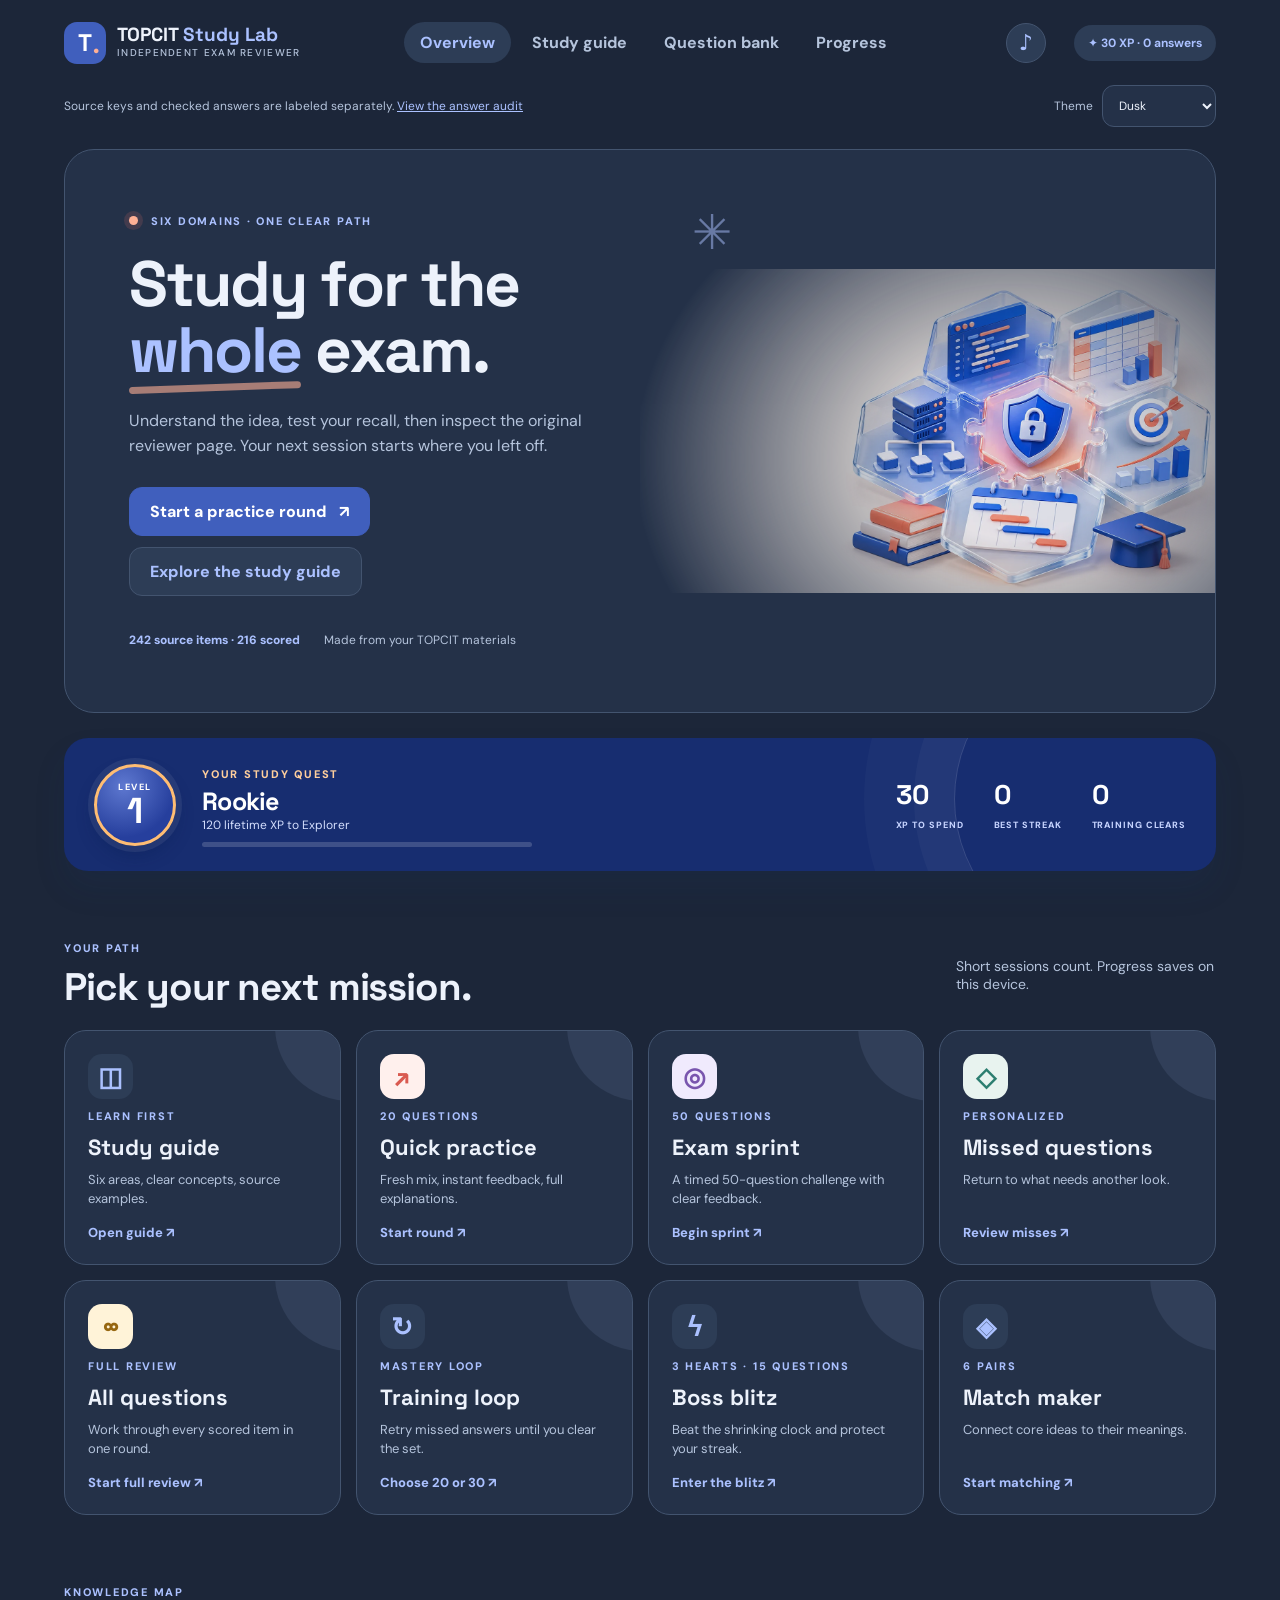
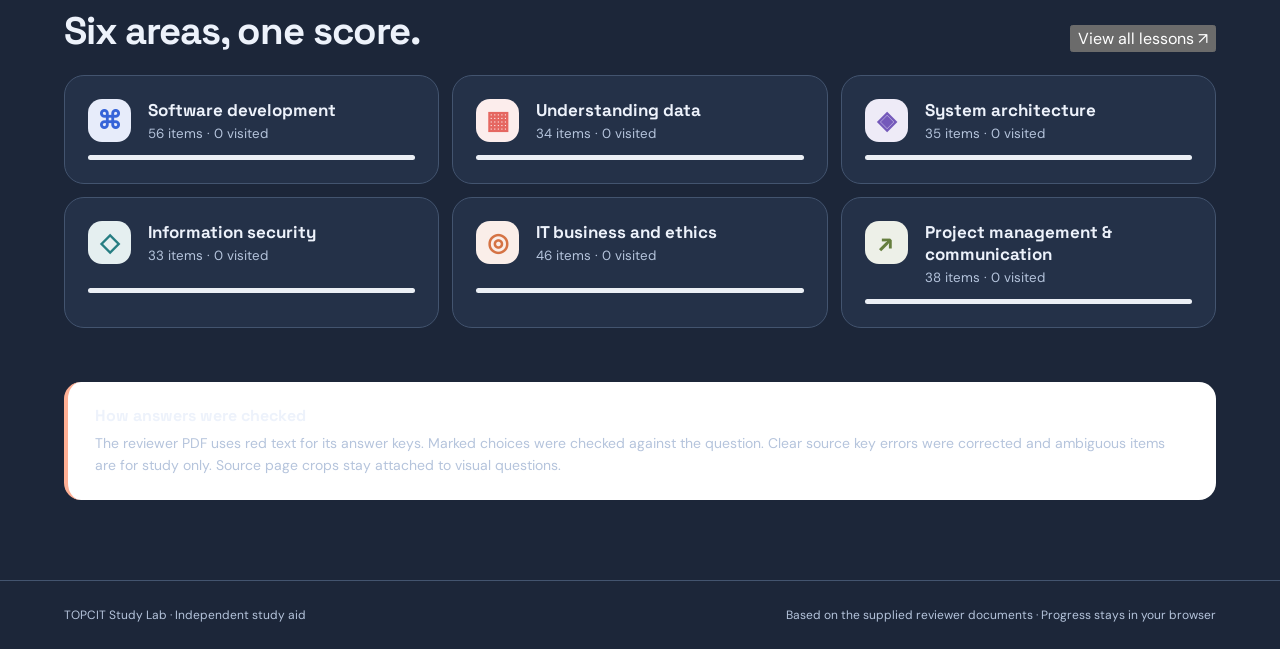
==== commit fb7f9b17: "Audit TOPCIT answer provenance and add darker themes" ====
--- a/index.html
+++ b/index.html
@@ -1,10 +1,10 @@
-<!doctype html><html lang="en"><head><meta charset="utf-8"><meta name="viewport" content="width=device-width,initial-scale=1"><meta name="theme-color" content="#f7f5f0"><meta name="description" content="A source-backed, interactive TOPCIT exam reviewer with six study areas, explanations, practice and mock exams."><title>TOPCIT Study Lab</title><link rel="icon" href="assets/icon.svg" type="image/svg+xml"><link rel="manifest" href="manifest.webmanifest"><link rel="stylesheet" href="style.css?v=9"><script src="lessons.js?v=2" defer></script><script src="app.js?v=9" defer></script></head>
-<body><div class="mesh" aria-hidden="true"></div><a class="skip" href="#main">Skip to content</a><header class="topbar"><a class="brand" href="#/home" data-view="home" aria-label="TOPCIT Study Lab home"><span class="brand-mark">T<span>•</span></span><span>TOPCIT <b>Study Lab</b><small>Independent exam reviewer</small></span></a><nav aria-label="Main navigation"><button class="nav active" data-view="home">Overview</button><button class="nav" data-view="study">Study guide</button><button class="nav" data-view="bank">Question bank</button><button class="nav" data-view="progress">Progress</button></nav><button class="sound-button" id="soundToggle" type="button" aria-label="Turn sound on" aria-pressed="false" title="Sound off">♪</button><div class="top-stat" id="topStat">Loading…</div></header>
+<!doctype html><html lang="en"><head><meta charset="utf-8"><meta name="viewport" content="width=device-width,initial-scale=1"><meta name="theme-color" content="#f7f5f0"><meta name="description" content="A source-backed, interactive TOPCIT exam reviewer with six study areas, explanations, practice and mock exams."><title>TOPCIT Study Lab</title><link rel="icon" href="assets/icon.svg" type="image/svg+xml"><link rel="manifest" href="manifest.webmanifest"><script src="themes.js?v=10"></script><link rel="stylesheet" href="style.css?v=10"><link rel="stylesheet" href="themes.css?v=10"><script src="lessons.js?v=2" defer></script><script src="app.js?v=10" defer></script></head>
+<body><div class="mesh" aria-hidden="true"></div><a class="skip" href="#main">Skip to content</a><header class="topbar"><a class="brand" href="#/home" data-view="home" aria-label="TOPCIT Study Lab home"><span class="brand-mark">T<span>•</span></span><span>TOPCIT <b>Study Lab</b><small>Independent exam reviewer</small></span></a><nav aria-label="Main navigation"><button class="nav active" data-view="home">Overview</button><button class="nav" data-view="study">Study guide</button><button class="nav" data-view="bank">Question bank</button><button class="nav" data-view="progress">Progress</button></nav><button class="sound-button" id="soundToggle" type="button" aria-label="Turn sound on" aria-pressed="false" title="Sound off">♪</button><div class="top-stat" id="topStat">Loading…</div></header><div class="preferences"><p>Source keys and checked answers are labeled separately. <a class="audit-link" href="answer-review.html" target="_blank" rel="noopener">View the answer audit</a></p><label class="theme-control">Theme<select id="themeSelect" aria-label="Color theme"><option value="dusk">Dusk</option><option value="midnight">Midnight</option><option value="forest">Forest</option><option value="plum">Plum</option><option value="light">Light</option></select></label></div>
 <main id="main"><section id="home" class="view active" aria-labelledby="heroTitle"><div class="hero"><div class="hero-copy"><div class="eyebrow"><span class="signal"></span> SIX DOMAINS · ONE CLEAR PATH</div><h1 id="heroTitle">Study for the <em>whole</em> exam.</h1><p>Understand the idea, test your recall, then inspect the original reviewer page. Your next session starts where you left off.</p><div class="hero-actions"><button class="primary" id="heroPractice">Start a practice round <span>↗</span></button><button class="secondary" data-view="study">Explore the study guide</button></div><div class="hero-foot"><span id="heroCount">Loading questions…</span><span>Made from your TOPCIT materials</span></div></div><img class="hero-art" src="assets/study-lab-hero.webp" alt="Six connected study tiles for code, data, architecture, security, business and projects"></div>
-<div class="arcade-strip"><div class="level-orb"><small>LEVEL</small><b id="rankLevel">1</b></div><div class="arcade-copy"><span class="overline">YOUR STUDY QUEST</span><h2 id="rankTitle">Getting started</h2><p id="rankNext">Each answer builds your rank.</p><div class="level-track"><span id="levelFill"></span></div></div><div class="arcade-numbers"><div><b id="homeXp">0</b><small>XP TO SPEND</small></div><div><b id="homeBest">0</b><small>BEST STREAK</small></div><div><b id="homeClears">0</b><small>TRAINING CLEARS</small></div></div></div><div class="section-heading"><div><span class="overline">YOUR PATH</span><h2>Pick your next mission.</h2></div><p>Short sessions count. Progress saves on this device.</p></div><div class="mode-grid"><button class="mode mode-study" data-view="study"><span class="mode-symbol">◫</span><span class="mode-tag">LEARN FIRST</span><strong>Study guide</strong><span>Six areas, clear concepts, source examples.</span><i>Open guide ↗</i></button><button class="mode mode-practice" data-mode="quick"><span class="mode-symbol">↗</span><span class="mode-tag">20 QUESTIONS</span><strong>Quick practice</strong><span>Fresh mix, instant feedback, full explanations.</span><i>Start round ↗</i></button><button class="mode mode-exam" data-mode="exam"><span class="mode-symbol">◎</span><span class="mode-tag">50 QUESTIONS</span><strong>Exam sprint</strong><span>A timed 50-question challenge with clear feedback.</span><i>Begin sprint ↗</i></button><button class="mode mode-review" data-mode="weak"><span class="mode-symbol">◇</span><span class="mode-tag">PERSONALIZED</span><strong>Missed questions</strong><span>Return to what needs another look.</span><i>Review misses ↗</i></button><button class="mode mode-all" data-mode="all"><span class="mode-symbol">∞</span><span class="mode-tag">FULL REVIEW</span><strong>All questions</strong><span>Work through every verified item in one round.</span><i>Start full review ↗</i></button><button class="mode mode-training" data-setup="training"><span class="mode-symbol">↻</span><span class="mode-tag">MASTERY LOOP</span><strong>Training loop</strong><span>Retry missed answers until you clear the set.</span><i>Choose 20 or 30 ↗</i></button><button class="mode mode-blitz" data-mode="blitz"><span class="mode-symbol">ϟ</span><span class="mode-tag">3 HEARTS · 15 QUESTIONS</span><strong>Boss blitz</strong><span>Beat the shrinking clock and protect your streak.</span><i>Enter the blitz ↗</i></button><button class="mode mode-matching" data-mode="matching"><span class="mode-symbol">◈</span><span class="mode-tag">6 PAIRS</span><strong>Match maker</strong><span>Connect core ideas to their meanings.</span><i>Start matching ↗</i></button></div>
+<div class="arcade-strip"><div class="level-orb"><small>LEVEL</small><b id="rankLevel">1</b></div><div class="arcade-copy"><span class="overline">YOUR STUDY QUEST</span><h2 id="rankTitle">Getting started</h2><p id="rankNext">Each answer builds your rank.</p><div class="level-track"><span id="levelFill"></span></div></div><div class="arcade-numbers"><div><b id="homeXp">0</b><small>XP TO SPEND</small></div><div><b id="homeBest">0</b><small>BEST STREAK</small></div><div><b id="homeClears">0</b><small>TRAINING CLEARS</small></div></div></div><div class="section-heading"><div><span class="overline">YOUR PATH</span><h2>Pick your next mission.</h2></div><p>Short sessions count. Progress saves on this device.</p></div><div class="mode-grid"><button class="mode mode-study" data-view="study"><span class="mode-symbol">◫</span><span class="mode-tag">LEARN FIRST</span><strong>Study guide</strong><span>Six areas, clear concepts, source examples.</span><i>Open guide ↗</i></button><button class="mode mode-practice" data-mode="quick"><span class="mode-symbol">↗</span><span class="mode-tag">20 QUESTIONS</span><strong>Quick practice</strong><span>Fresh mix, instant feedback, full explanations.</span><i>Start round ↗</i></button><button class="mode mode-exam" data-mode="exam"><span class="mode-symbol">◎</span><span class="mode-tag">50 QUESTIONS</span><strong>Exam sprint</strong><span>A timed 50-question challenge with clear feedback.</span><i>Begin sprint ↗</i></button><button class="mode mode-review" data-mode="weak"><span class="mode-symbol">◇</span><span class="mode-tag">PERSONALIZED</span><strong>Missed questions</strong><span>Return to what needs another look.</span><i>Review misses ↗</i></button><button class="mode mode-all" data-mode="all"><span class="mode-symbol">∞</span><span class="mode-tag">FULL REVIEW</span><strong>All questions</strong><span>Work through every scored item in one round.</span><i>Start full review ↗</i></button><button class="mode mode-training" data-setup="training"><span class="mode-symbol">↻</span><span class="mode-tag">MASTERY LOOP</span><strong>Training loop</strong><span>Retry missed answers until you clear the set.</span><i>Choose 20 or 30 ↗</i></button><button class="mode mode-blitz" data-mode="blitz"><span class="mode-symbol">ϟ</span><span class="mode-tag">3 HEARTS · 15 QUESTIONS</span><strong>Boss blitz</strong><span>Beat the shrinking clock and protect your streak.</span><i>Enter the blitz ↗</i></button><button class="mode mode-matching" data-mode="matching"><span class="mode-symbol">◈</span><span class="mode-tag">6 PAIRS</span><strong>Match maker</strong><span>Connect core ideas to their meanings.</span><i>Start matching ↗</i></button></div>
 <div class="section-heading domain-heading"><div><span class="overline">KNOWLEDGE MAP</span><h2>Six areas, one score.</h2></div><button class="text-link" data-view="study">View all lessons ↗</button></div><div class="domain-grid" id="homeDomains"></div><div class="source-note"><strong>How answers were checked</strong><p>The reviewer PDF uses red text for its answer keys. Marked choices were checked against the question. Clear source key errors were corrected and ambiguous items are for study only. Source page crops stay attached to visual questions.</p></div></section>
 <section id="study" class="view" aria-labelledby="studyTitle"><div class="page-head"><span class="overline">BUILD THE MENTAL MODEL</span><h1 id="studyTitle">Study guide</h1><p>Read a concept, then use active recall. Topics follow your six supplied reviewer areas.</p></div><div class="study-layout"><aside class="study-side"><h2>Choose an area</h2><div id="studyNav"></div></aside><div class="lesson-panel" id="lessonPanel"></div></div></section>
-<section id="bank" class="view" aria-labelledby="bankTitle"><div class="page-head"><span class="overline">SOURCE-BACKED PRACTICE</span><h1 id="bankTitle">Question bank</h1><p>Search the original wording, filter by domain, and reveal answers when you’re ready.</p></div><div class="bank-tools"><label>Search questions<input id="bankSearch" type="search" placeholder="Try ‘project charter’ or ‘normalization’"></label><label>Area<select id="bankDomain"><option value="all">All six areas</option></select></label><label>Keys<select id="bankKey"><option value="all">All items</option><option value="keyed">Scored only</option><option value="unkeyed">Needs key review</option><option value="saved">Saved questions</option></select></label></div><p id="bankStatus" class="bank-status"></p><div id="bankResults" class="bank-list"></div><button id="bankMore" class="secondary bank-more" hidden>Show more questions</button></section>
+<section id="bank" class="view" aria-labelledby="bankTitle"><div class="page-head"><span class="overline">SOURCE-BACKED PRACTICE</span><h1 id="bankTitle">Question bank</h1><p>Search the original wording, filter by domain, and reveal answers when you’re ready.</p></div><div class="bank-tools"><label>Search questions<input id="bankSearch" type="search" placeholder="Try ‘project charter’ or ‘normalization’"></label><label>Area<select id="bankDomain"><option value="all">All six areas</option></select></label><label>Keys<select id="bankKey"><option value="all">All items</option><option value="keyed">Scored only</option><option value="unkeyed">Needs key review</option><option value="saved">Saved questions</option><option value="corrected">Corrected answers</option><option value="verified">Checked answers</option><option value="source">Reviewer key only</option></select></label></div><p id="bankStatus" class="bank-status"></p><div id="bankResults" class="bank-list"></div><button id="bankMore" class="secondary bank-more" hidden>Show more questions</button></section>
 <section id="progress" class="view" aria-labelledby="progressTitle"><div class="page-head"><span class="overline">YOUR WORK</span><h1 id="progressTitle">Progress</h1><p>See what you’ve practiced and where to focus next.</p></div><div class="progress-grid" id="progressGrid"></div><div class="progress-actions"><button class="primary" data-mode="weak">Practice missed questions ↗</button><button class="secondary" data-view="bank">Find a question</button></div></section>
 <section id="game" class="view" aria-labelledby="gameTitle"><div class="game-top"><button class="back" id="exitGame">← Save and leave</button><div class="game-metrics"><span id="gameMode"></span><span id="gameCount"></span><span id="gameScore"></span><span id="gameStreak"></span><span id="gameHearts" hidden></span><span id="gameXp"></span><span id="gameTimer"></span></div></div><div class="progress-track"><span id="gameProgress"></span></div><article class="question-stage"><div class="question-meta"><span id="gameDomain"></span><span id="gameSource"></span></div><h1 id="gameTitle"></h1><div id="gameExhibit"></div><div id="gameChoices" class="game-choices"></div><div id="gamePowers" class="game-powers"></div><div id="gameFeedback" class="game-feedback" hidden></div><div class="game-actions"><button id="gameAction" class="primary" disabled>Check answer</button><span>Use keys 1–4 to choose · Enter to check</span></div></article></section>
 <section id="match" class="view" aria-labelledby="matchTitle"><div class="game-top"><button class="back" id="exitMatch">← Save and leave</button><div class="game-metrics"><span id="matchCount">0 / 6 pairs</span><span id="matchMistakes">0 misses</span><span id="matchClock">0:00</span></div></div><div class="match-intro"><span class="overline">MATCH MAKER</span><h1 id="matchTitle">Connect the concepts.</h1><p>Tap a concept, then its meaning. Build a streak by matching without a miss.</p><button class="secondary" id="restartMatch">New set ↻</button></div><div class="match-board"><div><h2>Concepts</h2><div id="matchTerms" class="match-list"></div></div><div><h2>Meanings</h2><div id="matchDefinitions" class="match-list"></div></div></div><p class="match-feedback" id="matchFeedback" role="status" aria-live="polite">Choose a concept to begin.</p></section><section id="finish" class="view"><div class="finish-card"><span class="finish-icon">✳</span><span class="overline">ROUND COMPLETE</span><h1 id="finishTitle"></h1><p id="finishText"></p><div id="finishStats"></div><div class="hero-actions"><button class="primary" data-mode="quick">Play another round ↗</button><button class="secondary" data-view="progress">See progress</button></div></div></section></main><footer><span>TOPCIT Study Lab · Independent study aid</span><span>Based on the supplied reviewer documents · Progress stays in your browser</span></footer><dialog class="training-dialog" id="trainingDialog" aria-labelledby="trainingDialogTitle"><form method="dialog"><button class="dialog-close" aria-label="Close">×</button><span class="mode-symbol">↻</span><span class="overline">MASTERY LOOP</span><h2 id="trainingDialogTitle">Pick your training set</h2><p>Missed questions return in new rounds until you answer them all correctly.</p><div class="training-options"><button type="button" data-train-size="20"><b>20</b><span>Quick focus</span></button><button type="button" data-train-size="30"><b>30</b><span>Deep focus</span></button></div></form></dialog><div id="fxLayer" class="fx-layer" aria-hidden="true"></div><div class="toast" id="toast" role="status" aria-live="polite"></div></body></html>
--- a/themes.css
+++ b/themes.css
@@ -0,0 +1,9 @@
+:root{--paper:#1c2639;--surface:#243148;--surface-2:#2d3d56;--ink:#edf2fb;--muted:#b5c4dc;--line:#43546f;--blue:#abc1ff;--blue2:#c0d0ff;--coral:#ffb095;--action:#405fbd;--action-ink:#fff;--positive:#99e0be;--positive-bg:#244638;--warning:#ffd69b;--warning-bg:#463b2c;color-scheme:dark}
+.hero .hero-art{mask-image:radial-gradient(ellipse at 65% 55%,#000 18%,transparent 72%)}
+:root[data-theme=midnight]{--paper:#10141e;--surface:#191f2e;--surface-2:#232c3e;--line:#38465f;--muted:#abbad1;--blue:#b6c9ff;--action:#405fbd}
+:root[data-theme=forest]{--paper:#13251f;--surface:#1e342b;--surface-2:#294538;--line:#45634f;--muted:#b4cbbd;--blue:#a4ddbc;--blue2:#c8f2d9;--action:#35654b;--coral:#f5c08b}
+:root[data-theme=plum]{--paper:#251d32;--surface:#332840;--surface-2:#443450;--line:#675276;--muted:#cbb8d8;--blue:#dac0ff;--blue2:#ebdaff;--action:#73508e;--coral:#ffb5d2}
+:root[data-theme=light]{--paper:#e8edf3;--surface:#f6f8fc;--surface-2:#e0e7f2;--ink:#17223c;--muted:#52617c;--line:#b7c6da;--blue:#2946a4;--blue2:#3555b6;--action:#2946a4;--action-ink:#fff;--coral:#ab4439;--positive:#205b41;--positive-bg:#d9eddf;--warning:#70480e;--warning-bg:#fff0ce;color-scheme:light}
+html,body{background:var(--paper);color:var(--ink)}::selection{background:var(--blue);color:var(--paper)}button,input,select{caret-color:var(--blue)}h1,h2,h3{letter-spacing:-.03em}.preferences{max-width:1500px;margin:0 auto 22px;padding:0 5vw;display:flex;align-items:center;justify-content:space-between;gap:16px}.preferences p{margin:0;color:var(--muted);font-size:12px}.theme-control{display:flex;align-items:center;gap:9px;white-space:nowrap;font-size:12px;color:var(--muted)}.theme-control select{min-height:42px;border:1px solid var(--line);border-radius:12px;background:var(--surface);color:var(--ink);padding:8px 30px 8px 12px}
+.hero,.mode,.domain-card,.study-side,.lesson-panel,.bank-tools,.bank-card,.progress-tile,.question-stage,.finish-card,.training-dialog,.match-board>div{background:var(--surface);border-color:var(--line);color:var(--ink)}.hero{background:var(--surface)}.hero-copy{background:transparent}.hero-art{mix-blend-mode:normal;opacity:.9;border-radius:36px;object-fit:contain;mask-image:linear-gradient(90deg,transparent,#000 20%)}.hero:after,.question-stage:before{color:var(--blue);opacity:.5}.mode:before{background:color-mix(in srgb,var(--blue) 9%,transparent)}.hero h1 em:after{background:var(--coral)}.brand,.mode strong,.domain-card strong{color:var(--ink)}.brand-mark{background:var(--action)}.brand b,.overline,.eyebrow,.mode-tag,.hero h1 em{color:var(--blue)}.nav:hover,.nav.active,.top-stat,.mode-symbol,.sound-button.on{background:var(--surface-2);color:var(--blue)}.secondary,.sound-button,.save,.bank-card>button,.lesson-card button,.progress-actions button{background:var(--surface-2);color:var(--blue);border-color:var(--line)}.primary{background:var(--action);color:var(--action-ink);border-color:var(--action)}.primary:hover:not(:disabled){background:var(--action);filter:brightness(1.15)}.secondary:hover{background:var(--surface-2);filter:brightness(1.1)}.hero-foot,.hero p,.lesson-intro p,.lesson-card p,.mode>span:nth-of-type(3),.game-feedback .source{color:var(--muted)}.lesson-card .cue{background:var(--surface-2);color:var(--ink)}.study-side button.active,.study-side button:hover{background:var(--surface-2);color:var(--blue)}.bank-tools input,.bank-tools select,.game-choices button,.match-list button,.training-options button{background:var(--paper);color:var(--ink);border-color:var(--line)}.game-choices button span{background:var(--surface-2);color:var(--ink)}.game-choices button.selected,.match-list button.selected{background:var(--surface-2);border-color:var(--blue)}.game-choices button.correct,.match-list button.solved{background:var(--positive-bg);color:var(--ink);border-color:var(--positive)}.game-choices button.wrong{background:color-mix(in srgb,var(--coral) 12%,var(--surface));color:var(--ink);border-color:var(--coral)}.game-feedback,.game-feedback.wrong{border:0;border-radius:15px;background:var(--surface-2);color:var(--ink)}.game-feedback .earned{background:var(--positive-bg);color:var(--positive)}.answer{background:var(--positive-bg);color:var(--positive)}.answer.unkeyed{background:var(--warning-bg);color:var(--warning)}.bank-explanation,.answer-detail{color:var(--ink)}.bank-choices li{color:var(--muted)}.bank-choices li.answer-highlight{background:var(--positive-bg);color:var(--positive);font-weight:700;border-radius:8px;padding:8px}.power-row button,.mode-training,.mode-blitz,.mode-matching{background:var(--surface);border-color:var(--line);color:var(--blue)}.power-row small{color:var(--muted)}#game[data-game-mode=blitz] .question-stage,#game[data-game-mode=training] .question-stage{background:var(--surface)}.game-metrics #gameXp{color:var(--blue)}.recall-card,.source-example,.source-answer{background:var(--surface-2);border-color:var(--line)}.source-example summary,.recall-card summary,.source-answer summary{color:var(--blue)}.source-answer p{color:var(--ink)}.source-example-body img,.bank-card img,.question-stage img{background:#fff;padding:8px;border-radius:12px}.training-options button:hover,.match-list button:hover:not(:disabled){background:var(--surface-2)}.toast{background:var(--ink);color:var(--paper)}.answer-evidence{padding:14px 16px;margin:12px 0;background:var(--paper);border-radius:12px;line-height:1.6}.answer-evidence .evidence-label{display:inline-block;font-size:12px;font-weight:700;padding:3px 9px;border-radius:99px;background:var(--surface-2);color:var(--blue);margin-bottom:8px}.answer-evidence[data-status=corrected] .evidence-label,.answer-evidence[data-status=unresolved] .evidence-label{background:var(--warning-bg);color:var(--warning)}.answer-evidence p{font-size:13px;margin:0 0 8px;color:var(--muted)}.answer-evidence p b{display:inline;color:var(--ink)}.answer-evidence a{color:var(--blue);font-size:12px;overflow-wrap:anywhere}.answer-evidence summary{cursor:pointer;color:var(--blue);font-size:12px}.answer-evidence details p{margin-top:8px}.source-links{display:flex;flex-wrap:wrap;gap:8px 16px}.audit-link{color:var(--blue)}.mesh{opacity:.4}.mode-training .mode-symbol,.mode-blitz .mode-symbol,.mode-matching .mode-symbol{background:var(--surface-2);color:var(--blue)}
+@media(max-width:620px){.preferences{padding:0 16px;margin:10px 0 18px;align-items:flex-start}.preferences p{max-width:22ch;font-size:11px;line-height:1.5}.theme-control{gap:5px}.theme-control select{width:112px;padding-right:10px}.hero-art{mask-image:linear-gradient(0deg,#000 80%,transparent);border-radius:20px}.answer-evidence{padding:12px}.topbar{padding-bottom:0}.source-links a{font-size:11px}}
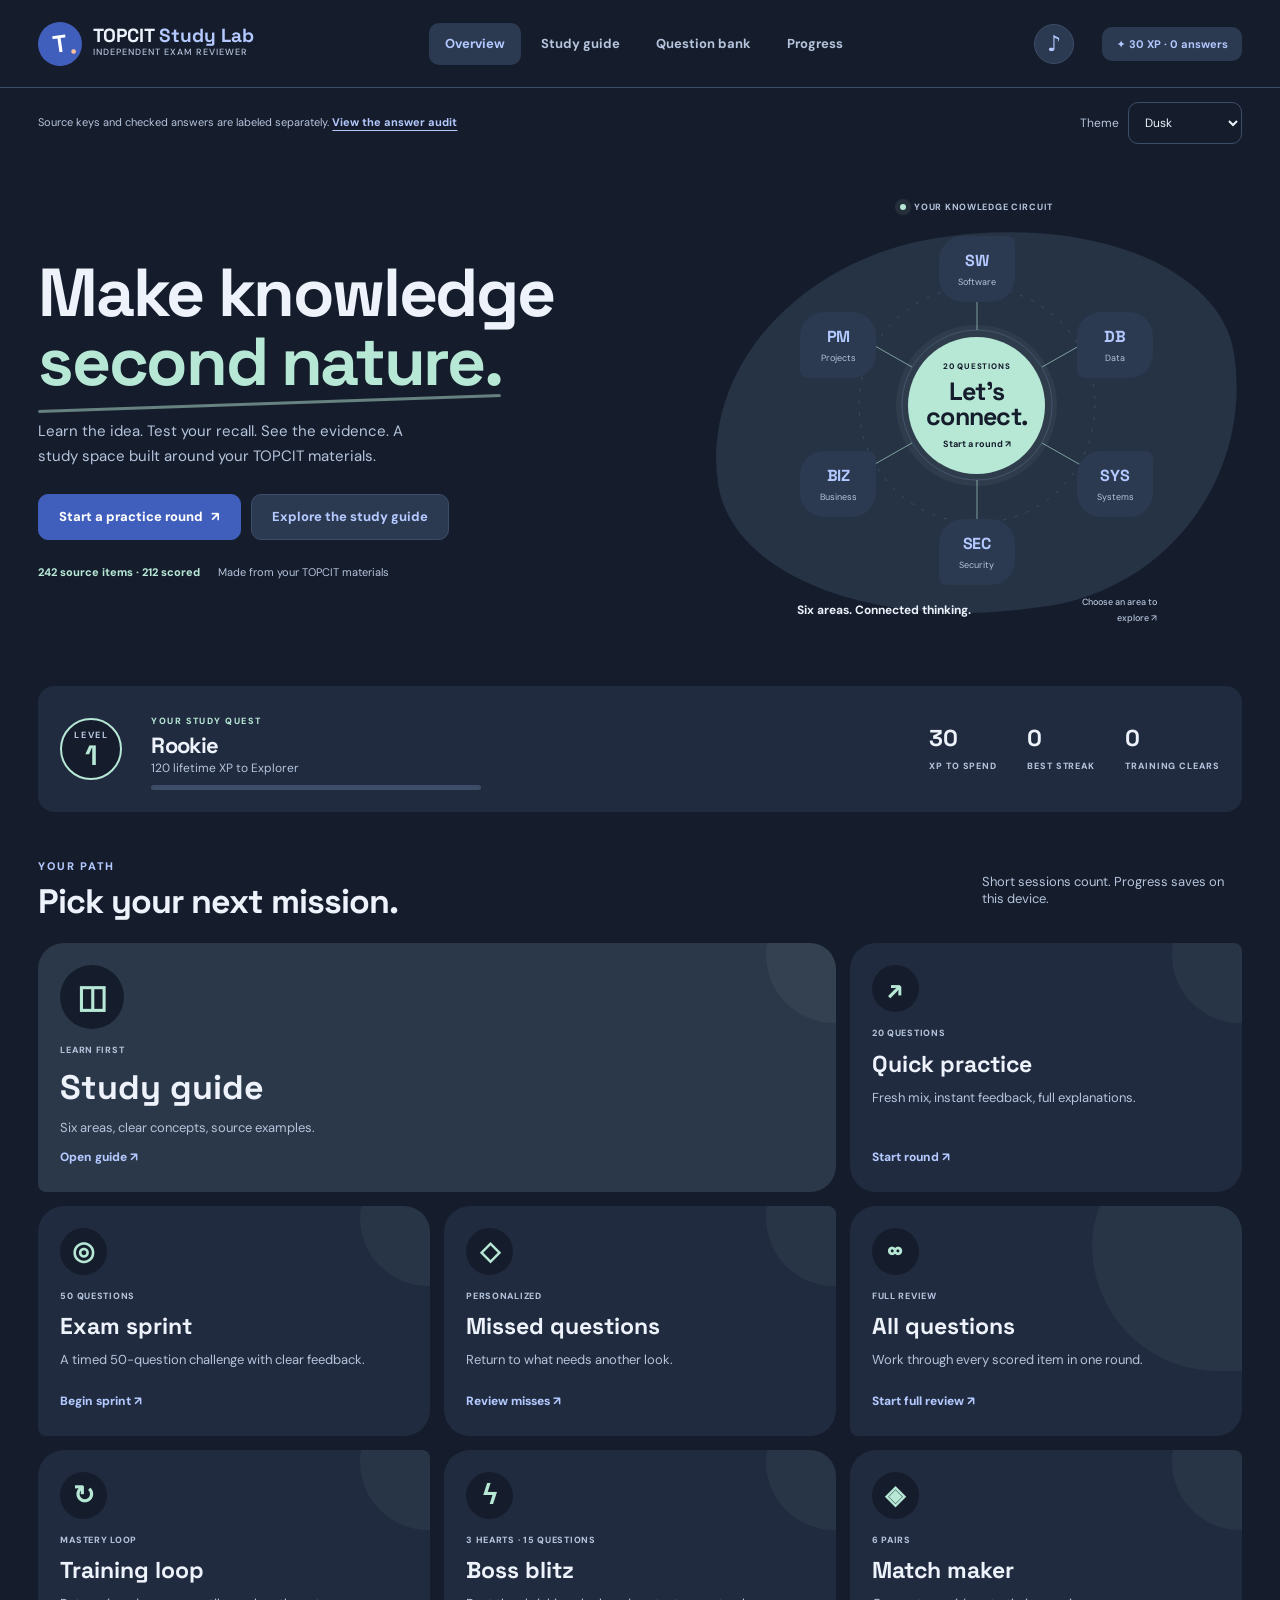
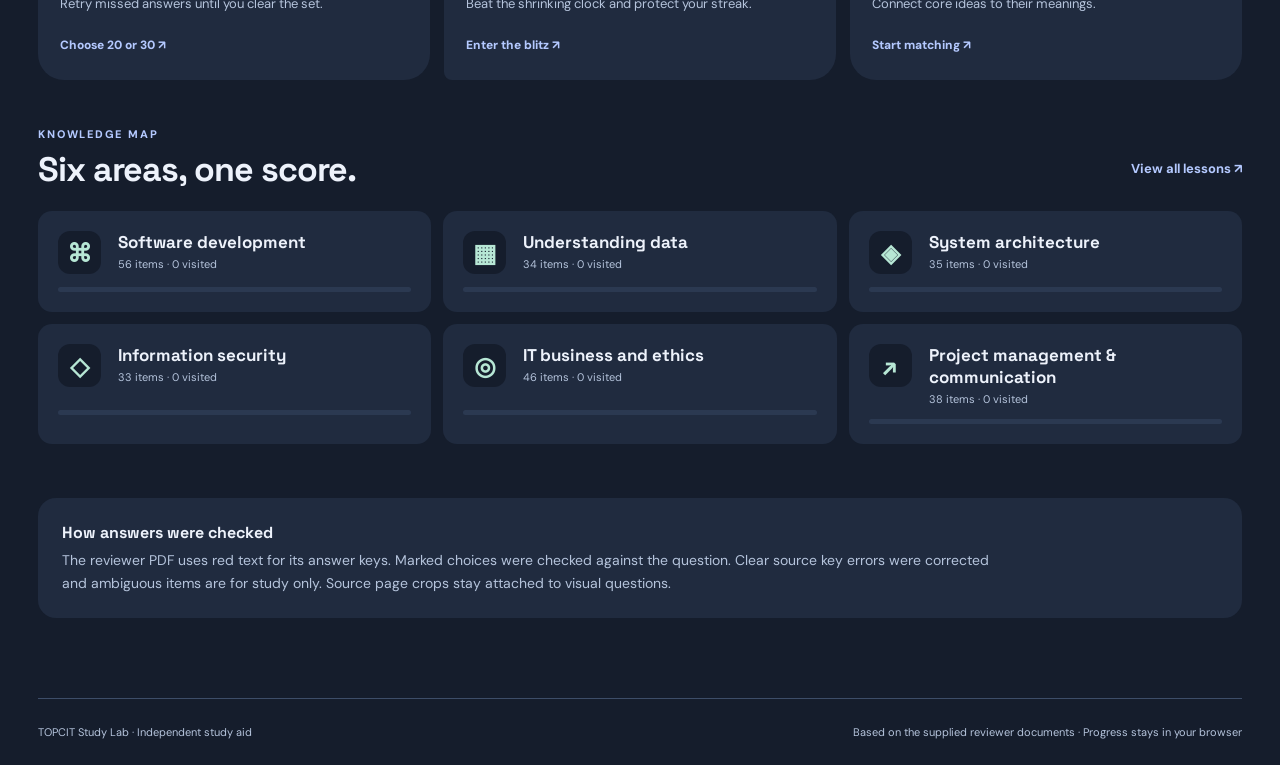
==== commit c4db4732: "Refine responsive study design and complete remaining answer review" ====
--- a/index.html
+++ b/index.html
@@ -1,10 +1,10 @@
-<!doctype html><html lang="en"><head><meta charset="utf-8"><meta name="viewport" content="width=device-width,initial-scale=1"><meta name="theme-color" content="#f7f5f0"><meta name="description" content="A source-backed, interactive TOPCIT exam reviewer with six study areas, explanations, practice and mock exams."><title>TOPCIT Study Lab</title><link rel="icon" href="assets/icon.svg" type="image/svg+xml"><link rel="manifest" href="manifest.webmanifest"><script src="themes.js?v=10"></script><link rel="stylesheet" href="style.css?v=10"><link rel="stylesheet" href="themes.css?v=10"><script src="lessons.js?v=2" defer></script><script src="app.js?v=10" defer></script></head>
+<!doctype html><html lang="en"><head><meta charset="utf-8"><meta name="viewport" content="width=device-width,initial-scale=1"><meta name="theme-color" content="#151d2c"><meta name="description" content="A source-backed, interactive TOPCIT exam reviewer with six study areas, explanations, practice and mock exams."><title>TOPCIT Study Lab</title><link rel="icon" href="assets/icon.svg" type="image/svg+xml"><link rel="manifest" href="manifest.webmanifest"><script src="themes.js?v=10"></script><link rel="stylesheet" href="style.css?v=10"><link rel="stylesheet" href="themes.css?v=10"><link rel="stylesheet" href="studio.css?v=11"><script src="lessons.js?v=2" defer></script><script src="app.js?v=11" defer></script></head>
 <body><div class="mesh" aria-hidden="true"></div><a class="skip" href="#main">Skip to content</a><header class="topbar"><a class="brand" href="#/home" data-view="home" aria-label="TOPCIT Study Lab home"><span class="brand-mark">T<span>•</span></span><span>TOPCIT <b>Study Lab</b><small>Independent exam reviewer</small></span></a><nav aria-label="Main navigation"><button class="nav active" data-view="home">Overview</button><button class="nav" data-view="study">Study guide</button><button class="nav" data-view="bank">Question bank</button><button class="nav" data-view="progress">Progress</button></nav><button class="sound-button" id="soundToggle" type="button" aria-label="Turn sound on" aria-pressed="false" title="Sound off">♪</button><div class="top-stat" id="topStat">Loading…</div></header><div class="preferences"><p>Source keys and checked answers are labeled separately. <a class="audit-link" href="answer-review.html" target="_blank" rel="noopener">View the answer audit</a></p><label class="theme-control">Theme<select id="themeSelect" aria-label="Color theme"><option value="dusk">Dusk</option><option value="midnight">Midnight</option><option value="forest">Forest</option><option value="plum">Plum</option><option value="light">Light</option></select></label></div>
-<main id="main"><section id="home" class="view active" aria-labelledby="heroTitle"><div class="hero"><div class="hero-copy"><div class="eyebrow"><span class="signal"></span> SIX DOMAINS · ONE CLEAR PATH</div><h1 id="heroTitle">Study for the <em>whole</em> exam.</h1><p>Understand the idea, test your recall, then inspect the original reviewer page. Your next session starts where you left off.</p><div class="hero-actions"><button class="primary" id="heroPractice">Start a practice round <span>↗</span></button><button class="secondary" data-view="study">Explore the study guide</button></div><div class="hero-foot"><span id="heroCount">Loading questions…</span><span>Made from your TOPCIT materials</span></div></div><img class="hero-art" src="assets/study-lab-hero.webp" alt="Six connected study tiles for code, data, architecture, security, business and projects"></div>
+<main id="main"><section id="home" class="view active" aria-labelledby="heroTitle"><div class="hero"><div class="hero-copy"><div class="eyebrow"><span class="signal"></span> SIX DOMAINS · ONE CLEAR PATH</div><h1 id="heroTitle">Make knowledge<br><em>second nature.</em></h1><p>Learn the idea. Test your recall. See the evidence. A study space built around your TOPCIT materials.</p><div class="hero-actions"><button class="primary" id="heroPractice">Start a practice round <span>↗</span></button><button class="secondary" data-view="study">Explore the study guide</button></div><div class="hero-foot"><span id="heroCount">Loading questions…</span><span>Made from your TOPCIT materials</span></div></div><div class="study-engine" aria-label="Choose one of six study areas"><div class="engine-caption"><span class="engine-dot"></span> YOUR KNOWLEDGE CIRCUIT</div><div class="engine-map"><svg viewBox="0 0 360 360" class="engine-rings" aria-hidden="true"><circle cx="180" cy="180" r="118"/><circle cx="180" cy="180" r="75"/><path d="M180 62v43m102 16-37 21m37 97-37-21M180 298v-43M78 239l37-21m-37-97 37 21"/></svg><button class="engine-core" data-mode="quick"><span>20 QUESTIONS</span><strong>Let’s<br>connect.</strong><b>Start a round ↗</b></button><button class="engine-area area-0" data-domain="Software development" aria-label="Study Software development"><b>SW</b><span>Software</span></button><button class="engine-area area-1" data-domain="Understanding data" aria-label="Study Understanding data"><b>DB</b><span>Data</span></button><button class="engine-area area-2" data-domain="System architecture" aria-label="Study System architecture"><b>SYS</b><span>Systems</span></button><button class="engine-area area-3" data-domain="Information security" aria-label="Study Information security"><b>SEC</b><span>Security</span></button><button class="engine-area area-4" data-domain="IT business and ethics" aria-label="Study IT business and ethics"><b>BIZ</b><span>Business</span></button><button class="engine-area area-5" data-domain="Project management &amp; communication" aria-label="Study Project management and communication"><b>PM</b><span>Projects</span></button></div><p class="engine-footer">Six areas. Connected thinking.<span>Choose an area to explore ↗</span></p></div></div>
 <div class="arcade-strip"><div class="level-orb"><small>LEVEL</small><b id="rankLevel">1</b></div><div class="arcade-copy"><span class="overline">YOUR STUDY QUEST</span><h2 id="rankTitle">Getting started</h2><p id="rankNext">Each answer builds your rank.</p><div class="level-track"><span id="levelFill"></span></div></div><div class="arcade-numbers"><div><b id="homeXp">0</b><small>XP TO SPEND</small></div><div><b id="homeBest">0</b><small>BEST STREAK</small></div><div><b id="homeClears">0</b><small>TRAINING CLEARS</small></div></div></div><div class="section-heading"><div><span class="overline">YOUR PATH</span><h2>Pick your next mission.</h2></div><p>Short sessions count. Progress saves on this device.</p></div><div class="mode-grid"><button class="mode mode-study" data-view="study"><span class="mode-symbol">◫</span><span class="mode-tag">LEARN FIRST</span><strong>Study guide</strong><span>Six areas, clear concepts, source examples.</span><i>Open guide ↗</i></button><button class="mode mode-practice" data-mode="quick"><span class="mode-symbol">↗</span><span class="mode-tag">20 QUESTIONS</span><strong>Quick practice</strong><span>Fresh mix, instant feedback, full explanations.</span><i>Start round ↗</i></button><button class="mode mode-exam" data-mode="exam"><span class="mode-symbol">◎</span><span class="mode-tag">50 QUESTIONS</span><strong>Exam sprint</strong><span>A timed 50-question challenge with clear feedback.</span><i>Begin sprint ↗</i></button><button class="mode mode-review" data-mode="weak"><span class="mode-symbol">◇</span><span class="mode-tag">PERSONALIZED</span><strong>Missed questions</strong><span>Return to what needs another look.</span><i>Review misses ↗</i></button><button class="mode mode-all" data-mode="all"><span class="mode-symbol">∞</span><span class="mode-tag">FULL REVIEW</span><strong>All questions</strong><span>Work through every scored item in one round.</span><i>Start full review ↗</i></button><button class="mode mode-training" data-setup="training"><span class="mode-symbol">↻</span><span class="mode-tag">MASTERY LOOP</span><strong>Training loop</strong><span>Retry missed answers until you clear the set.</span><i>Choose 20 or 30 ↗</i></button><button class="mode mode-blitz" data-mode="blitz"><span class="mode-symbol">ϟ</span><span class="mode-tag">3 HEARTS · 15 QUESTIONS</span><strong>Boss blitz</strong><span>Beat the shrinking clock and protect your streak.</span><i>Enter the blitz ↗</i></button><button class="mode mode-matching" data-mode="matching"><span class="mode-symbol">◈</span><span class="mode-tag">6 PAIRS</span><strong>Match maker</strong><span>Connect core ideas to their meanings.</span><i>Start matching ↗</i></button></div>
 <div class="section-heading domain-heading"><div><span class="overline">KNOWLEDGE MAP</span><h2>Six areas, one score.</h2></div><button class="text-link" data-view="study">View all lessons ↗</button></div><div class="domain-grid" id="homeDomains"></div><div class="source-note"><strong>How answers were checked</strong><p>The reviewer PDF uses red text for its answer keys. Marked choices were checked against the question. Clear source key errors were corrected and ambiguous items are for study only. Source page crops stay attached to visual questions.</p></div></section>
 <section id="study" class="view" aria-labelledby="studyTitle"><div class="page-head"><span class="overline">BUILD THE MENTAL MODEL</span><h1 id="studyTitle">Study guide</h1><p>Read a concept, then use active recall. Topics follow your six supplied reviewer areas.</p></div><div class="study-layout"><aside class="study-side"><h2>Choose an area</h2><div id="studyNav"></div></aside><div class="lesson-panel" id="lessonPanel"></div></div></section>
 <section id="bank" class="view" aria-labelledby="bankTitle"><div class="page-head"><span class="overline">SOURCE-BACKED PRACTICE</span><h1 id="bankTitle">Question bank</h1><p>Search the original wording, filter by domain, and reveal answers when you’re ready.</p></div><div class="bank-tools"><label>Search questions<input id="bankSearch" type="search" placeholder="Try ‘project charter’ or ‘normalization’"></label><label>Area<select id="bankDomain"><option value="all">All six areas</option></select></label><label>Keys<select id="bankKey"><option value="all">All items</option><option value="keyed">Scored only</option><option value="unkeyed">Needs key review</option><option value="saved">Saved questions</option><option value="corrected">Corrected answers</option><option value="verified">Checked answers</option><option value="source">Reviewer key only</option></select></label></div><p id="bankStatus" class="bank-status"></p><div id="bankResults" class="bank-list"></div><button id="bankMore" class="secondary bank-more" hidden>Show more questions</button></section>
 <section id="progress" class="view" aria-labelledby="progressTitle"><div class="page-head"><span class="overline">YOUR WORK</span><h1 id="progressTitle">Progress</h1><p>See what you’ve practiced and where to focus next.</p></div><div class="progress-grid" id="progressGrid"></div><div class="progress-actions"><button class="primary" data-mode="weak">Practice missed questions ↗</button><button class="secondary" data-view="bank">Find a question</button></div></section>
-<section id="game" class="view" aria-labelledby="gameTitle"><div class="game-top"><button class="back" id="exitGame">← Save and leave</button><div class="game-metrics"><span id="gameMode"></span><span id="gameCount"></span><span id="gameScore"></span><span id="gameStreak"></span><span id="gameHearts" hidden></span><span id="gameXp"></span><span id="gameTimer"></span></div></div><div class="progress-track"><span id="gameProgress"></span></div><article class="question-stage"><div class="question-meta"><span id="gameDomain"></span><span id="gameSource"></span></div><h1 id="gameTitle"></h1><div id="gameExhibit"></div><div id="gameChoices" class="game-choices"></div><div id="gamePowers" class="game-powers"></div><div id="gameFeedback" class="game-feedback" hidden></div><div class="game-actions"><button id="gameAction" class="primary" disabled>Check answer</button><span>Use keys 1–4 to choose · Enter to check</span></div></article></section>
+<section id="game" class="view" aria-labelledby="gameTitle"><div class="game-top"><button class="back" id="exitGame">← Save and leave</button><div class="game-metrics"><span id="gameMode"></span><span id="gameCount"></span><span id="gameScore"></span><span id="gameStreak"></span><span id="gameHearts" hidden></span><span id="gameXp"></span><span id="gameTimer"></span></div></div><div class="progress-track"><span id="gameProgress"></span></div><article class="question-stage"><div class="question-meta"><span id="gameDomain"></span><span id="gameSource"></span></div><h1 id="gameTitle"></h1><div id="gameExhibit"></div><div id="gameChoices" class="game-choices"></div><div id="gamePowers" class="game-powers"></div><div id="gameFeedback" class="game-feedback" hidden></div><div class="game-actions"><button id="gameAction" class="primary" disabled>Choose an answer</button><span>Use keys 1–4 to answer · Enter for the next question</span></div></article></section>
 <section id="match" class="view" aria-labelledby="matchTitle"><div class="game-top"><button class="back" id="exitMatch">← Save and leave</button><div class="game-metrics"><span id="matchCount">0 / 6 pairs</span><span id="matchMistakes">0 misses</span><span id="matchClock">0:00</span></div></div><div class="match-intro"><span class="overline">MATCH MAKER</span><h1 id="matchTitle">Connect the concepts.</h1><p>Tap a concept, then its meaning. Build a streak by matching without a miss.</p><button class="secondary" id="restartMatch">New set ↻</button></div><div class="match-board"><div><h2>Concepts</h2><div id="matchTerms" class="match-list"></div></div><div><h2>Meanings</h2><div id="matchDefinitions" class="match-list"></div></div></div><p class="match-feedback" id="matchFeedback" role="status" aria-live="polite">Choose a concept to begin.</p></section><section id="finish" class="view"><div class="finish-card"><span class="finish-icon">✳</span><span class="overline">ROUND COMPLETE</span><h1 id="finishTitle"></h1><p id="finishText"></p><div id="finishStats"></div><div class="hero-actions"><button class="primary" data-mode="quick">Play another round ↗</button><button class="secondary" data-view="progress">See progress</button></div></div></section></main><footer><span>TOPCIT Study Lab · Independent study aid</span><span>Based on the supplied reviewer documents · Progress stays in your browser</span></footer><dialog class="training-dialog" id="trainingDialog" aria-labelledby="trainingDialogTitle"><form method="dialog"><button class="dialog-close" aria-label="Close">×</button><span class="mode-symbol">↻</span><span class="overline">MASTERY LOOP</span><h2 id="trainingDialogTitle">Pick your training set</h2><p>Missed questions return in new rounds until you answer them all correctly.</p><div class="training-options"><button type="button" data-train-size="20"><b>20</b><span>Quick focus</span></button><button type="button" data-train-size="30"><b>30</b><span>Deep focus</span></button></div></form></dialog><div id="fxLayer" class="fx-layer" aria-hidden="true"></div><div class="toast" id="toast" role="status" aria-live="polite"></div></body></html>
--- a/studio.css
+++ b/studio.css
@@ -0,0 +1,23 @@
+/* TOPCIT Study Studio: one connected circuit, quiet reading surfaces. */
+.hero .hero-copy h1{max-width:none}.study-engine .engine-rings{fill:none}
+:root{--paper:#151d2c;--surface:#202b3f;--surface-2:#2b3951;--line:#3d4d68;--blue:#b4c9ff;--coral:#ffc09d;--studio-accent:#b7e7d5}
+:root[data-theme=forest]{--studio-accent:#dddfaa}:root[data-theme=plum]{--studio-accent:#e9bddf}:root[data-theme=light]{--studio-accent:#27654e}
+body{background:var(--paper)}.mesh{background:none;opacity:1}.mesh:after{display:none}.topbar{min-height:88px;border-bottom:1px solid var(--line);padding-inline:3vw;max-width:1440px}.brand-mark{border-radius:50%;width:44px;height:44px;rotate:-8deg}.brand small{font-size:9px;letter-spacing:.11em}.topbar nav{gap:4px}.nav{border-radius:10px;font-size:13px;min-height:42px}.top-stat{border-radius:10px;font-size:11px}.preferences{max-width:1440px;padding:14px 3vw;margin-bottom:6px}.preferences p{font-size:11px;max-width:65ch}.theme-control select{background:transparent;border-radius:10px}.audit-link{font-weight:700;text-underline-offset:4px}main{max-width:1440px;padding-inline:3vw}.hero{display:grid;grid-template-columns:1.05fr 1fr;border:0;border-radius:0;background:none;overflow:visible;min-height:475px;gap:30px;align-items:center;margin:12px 0 35px}.hero:after{display:none}.hero-copy{width:auto;max-width:none;padding:28px 0;background:none}.hero .eyebrow{letter-spacing:.1em;font-size:10px}.hero h1{font-size:clamp(46px,5.3vw,76px);line-height:1.02;letter-spacing:-.045em;max-width:10ch;margin:22px 0}.hero h1 em{color:var(--studio-accent)}.hero h1 em:after{background:var(--studio-accent);height:3px;bottom:0;opacity:.5}.hero p{font-size:15px;max-width:39ch;line-height:1.7}.hero-actions{gap:10px;margin-top:24px}.primary,.secondary{border-radius:10px;font-size:13px;min-height:46px}.hero-foot{font-size:11px;margin-top:25px;gap:18px}.hero-foot span{max-width:26ch}.hero-foot span:first-child{color:var(--studio-accent)}.study-engine{position:relative;background:var(--surface);border-radius:36px 36px 36px 9px;padding:20px 10px;isolation:isolate;overflow:hidden;max-width:530px;width:100%;justify-self:end}.engine-caption{display:flex;gap:8px;align-items:center;margin:0 18px;font-size:9px;font-weight:700;letter-spacing:.13em;color:var(--muted)}.engine-dot{width:6px;height:6px;background:var(--studio-accent);border-radius:50%;box-shadow:0 0 0 5px color-mix(in srgb,var(--studio-accent) 9%,transparent)}.engine-map{position:relative;width:min(100%,360px);aspect-ratio:1;margin:6px auto}.engine-rings{position:absolute;width:100%;height:100%;color:var(--line)}.engine-rings circle{stroke:currentColor;stroke-width:1}.engine-rings circle:first-child{stroke-dasharray:3 9;transform-origin:center;animation:studio-orbit 70s linear infinite}.engine-rings path{stroke:var(--studio-accent);stroke-width:1;opacity:.6}.engine-core{position:absolute;inset:31%;border:0;border-radius:50%;background:var(--studio-accent);color:var(--paper);display:flex;align-items:center;justify-content:center;flex-direction:column;gap:8px;transition:scale .25s}.engine-core>span{font-size:8px;letter-spacing:.1em;font-weight:800}.engine-core strong{font:700 25px/1.02 'Space Grotesk',sans-serif;letter-spacing:-.03em}.engine-core>b{font-size:9px}.engine-core:hover{scale:1.05}.engine-area{position:absolute;width:76px;min-height:66px;display:flex;flex-direction:column;align-items:center;justify-content:center;gap:5px;border:1px solid var(--line);background:var(--paper);color:var(--ink);border-radius:15px;transition:translate .2s,background .2s}.engine-area b{font:700 16px 'Space Grotesk',sans-serif;letter-spacing:-.02em;color:var(--blue)}.engine-area span{font-size:9px;color:var(--muted)}.engine-area:hover{translate:0 -4px;background:var(--surface-2)}.area-0{top:3%;left:calc(50% - 38px)}.area-1{top:24%;right:1%}.area-2{bottom:19%;right:1%}.area-3{bottom:0;left:calc(50% - 38px)}.area-4{bottom:19%;left:1%}.area-5{top:24%;left:1%}.engine-footer{margin:0 20px!important;color:var(--ink)!important;font-size:12px!important;font-weight:700;display:flex;justify-content:space-between;gap:15px;align-items:center}.engine-footer span{font-size:9px;color:var(--muted);font-weight:500;max-width:15ch;text-align:right}.arcade-strip{margin:24px 0 8px;border-radius:16px;box-shadow:none;background:var(--surface);padding:22px;grid-template-columns:65px minmax(180px,1fr) auto;color:var(--ink)}.arcade-strip:before{display:none}.level-orb{width:62px;height:62px;background:var(--paper);border:2px solid var(--studio-accent);box-shadow:none;animation:none}.level-orb small{color:var(--muted)}.level-orb b{font-size:28px;color:var(--studio-accent)}.arcade-copy h2{color:var(--ink);font-size:22px}.arcade-copy .overline{color:var(--studio-accent);font-size:9px}.arcade-copy p,.arcade-numbers small{color:var(--muted)}.arcade-numbers b{font-size:23px}.level-track{background:var(--line)}.level-track span{background:var(--studio-accent)}.section-heading{margin-top:42px}.section-heading h2{font-size:34px}.section-heading p{font-size:13px}.mode-grid{gap:14px}.mode{border:0;border-radius:18px;padding:22px;min-height:230px;background:var(--surface);position:relative}.mode:before{width:125px;height:125px;right:-55px;top:-45px;background:color-mix(in srgb,var(--blue) 7%,transparent);transition:transform 1.3s ease}.mode:hover:before,.mode:focus-visible:before{transform:scale(4)}.mode:hover{box-shadow:none;border:0;transform:translateY(-3px)}.mode .mode-symbol{width:47px;height:47px;border-radius:50%;background:var(--paper);color:var(--studio-accent);font-size:26px}.mode .mode-tag{font-size:9px;color:var(--muted);letter-spacing:.08em;margin-top:5px}.mode strong{font-size:23px}.mode i{font-size:12px;color:var(--blue);font-style:normal;margin-top:auto}.mode-training,.mode-blitz,.mode-matching{background:var(--surface)}.mode-training .mode-symbol,.mode-blitz .mode-symbol,.mode-matching .mode-symbol,.mode-exam .mode-symbol,.mode-review .mode-symbol,.mode-practice .mode-symbol{background:var(--paper);color:var(--studio-accent)}.domain-grid{gap:12px}.domain-card{box-shadow:none;border-radius:14px;padding:20px;background:var(--surface);border:0}.domain-icon{background:var(--paper);color:var(--studio-accent);border-radius:12px}.domain-card:hover{background:var(--surface-2);box-shadow:none}.domain-card small{font-size:11px}.study-layout{grid-template-columns:240px minmax(0,1fr);gap:24px}.study-side{border:0;border-radius:16px;padding:16px}.study-side h2{font-size:14px}.study-side button{font-size:12px;line-height:1.5;min-height:44px}.lesson-panel{border:0;border-radius:18px;padding:30px}.lesson-intro h2{font-size:32px}.lesson-intro p{font-size:13px}.lesson-card{padding:28px 0}.lesson-card>p{max-width:70ch;font-size:15px;line-height:1.8}.lesson-card .overline{color:var(--muted);font-size:9px}.lesson-card h3{font-size:25px;margin-top:9px}.recall-card{background:var(--paper);border:0;border-radius:12px}.source-example{border:1px solid var(--line);border-radius:12px;background:none}.source-example-body{background:var(--paper)}.source-example-body img{max-height:500px}.page-head{margin-top:28px}.page-head h1{font-size:clamp(38px,5vw,58px);letter-spacing:-.04em}.page-head p{max-width:60ch;line-height:1.7}.bank-tools{border:0;border-radius:14px;padding:18px}.bank-card{box-shadow:none;border:0;border-radius:16px;padding:26px}.bank-card h3{font-size:21px;line-height:1.5;max-width:65ch}.bank-card .answer-detail .answer{box-shadow:none;line-height:1.6}.question-stage{border:0;border-radius:20px;padding:30px;max-width:1000px;margin-inline:auto}.question-stage:before{display:none}.question-stage h1{font-size:clamp(22px,2.7vw,32px);line-height:1.4;max-width:65ch;letter-spacing:-.025em}.game-choices button{font-size:15px;min-height:65px;border-radius:12px;text-align:left}.game-feedback{padding:18px}.game-feedback>strong{font-size:20px;color:var(--ink)}.game-feedback .answer-evidence{background:var(--paper)}.game-feedback p{max-width:72ch;font-size:14px;line-height:1.8}.game-feedback p b{display:inline}.answer-evidence details p{font-size:12px}.game-top{border-bottom:1px solid var(--line);padding-bottom:18px}.game-metrics{font-size:12px;flex-wrap:wrap;line-height:1.8}.game-progress{background:var(--surface-2)}.match-board>div,.progress-tile{border:0;border-radius:16px}.progress-tile b{font-size:30px}.finish-card{border:0;border-radius:24px}.finish-card .finish-icon{color:var(--studio-accent)}footer{border-top:1px solid var(--line);font-size:11px;margin:0 3vw;padding-inline:0}.toast{border-radius:12px;max-width:90vw;font-size:13px}.training-dialog{background:var(--surface);border:1px solid var(--line)}
+@keyframes studio-orbit{to{transform:rotate(360deg)}}
+@media(min-width:1050px){.mode-all{grid-column:span 2}.mode-all:before{width:230px;height:230px;right:-80px;top:-65px}.mode-all strong{font-size:31px}.mode-all .mode-symbol{position:absolute;right:30px;bottom:25px;width:85px;height:85px;font-size:40px}.mode-all>span:nth-of-type(3){max-width:75%}.mode-all i{margin-top:18px}.mode-training{grid-column:span 2}}
+@media(max-width:1000px){.topbar{gap:12px}.brand{font-size:17px}.nav{padding-inline:10px}.hero{gap:18px}.hero h1{font-size:52px}.engine-core strong{font-size:22px}.engine-caption{font-size:8px}.engine-footer{font-size:11px!important}.study-layout{grid-template-columns:minmax(0,1fr)}.study-side #studyNav{max-width:100%}.arcade-strip{grid-template-columns:62px 1fr}.arcade-numbers{grid-column:2}.top-stat{display:none}}
+@media(max-width:700px){.hero{grid-template-columns:1fr;margin:0 0 24px;gap:12px}.hero-copy{padding:15px 0 12px}.hero h1{font-size:clamp(46px,10vw,66px);max-width:11ch;margin-top:16px}.hero-actions{margin-top:20px}.study-engine{justify-self:stretch;max-width:none;border-radius:24px 24px 24px 7px}.engine-map{width:min(100%,340px)}.engine-footer{max-width:none!important}.arcade-strip{grid-template-columns:58px 1fr;padding:18px;gap:14px}.arcade-numbers{grid-column:1/-1;padding-top:15px;border-color:var(--line)}.mode-grid{grid-template-columns:1fr 1fr}.mode{min-height:220px;padding:18px}.mode strong{font-size:21px}.mode>span:nth-of-type(3){font-size:12px}.mode .mode-tag{font-size:8px}.domain-grid{grid-template-columns:1fr 1fr}.domain-card{padding:16px}.domain-card strong{font-size:14px}.domain-card small{font-size:10px}.section-heading{margin-top:35px}.section-heading h2{font-size:29px}.lesson-panel{padding:22px}.bank-card{padding:20px}.question-stage{padding:22px}.question-stage h1{font-size:23px}.game-actions .primary{width:100%}.preferences{padding:12px 16px;margin-top:0}.topbar{padding:14px 16px 12px}.topbar nav{margin-top:12px}.nav{padding:9px 10px}.brand{font-size:18px}.game-feedback{padding:13px}.game-feedback p{font-size:13px}.lesson-intro h2{font-size:25px}.lesson-card h3{font-size:23px}.lesson-card>p{font-size:14px}.bank-card h3{font-size:19px}.page-head{margin-top:24px}.page-head h1{font-size:42px}}
+@media(max-width:420px){.engine-map{width:100%;max-width:310px}.engine-area{width:64px;min-height:59px;border-radius:12px}.area-0,.area-3{left:calc(50% - 32px)}.engine-area b{font-size:14px}.engine-area span{font-size:8px}.engine-core strong{font-size:21px}.engine-core>span{font-size:6px}.engine-core>b{font-size:8px}.engine-caption{margin-inline:10px;font-size:8px}.engine-footer{margin-inline:10px!important}.hero-actions .primary,.hero-actions .secondary{padding:12px 14px}.hero-foot{gap:12px;font-size:10px}.mode{min-height:226px;padding:16px}.mode strong{font-size:20px}.mode i{font-size:11px}.domain-grid{grid-template-columns:1fr}.domain-card strong{font-size:16px}.preferences p{max-width:24ch}.theme-control{font-size:11px}.theme-control select{width:100px}.question-stage{padding:18px}.game-choices button{font-size:14px}.lesson-panel{padding:20px}.mode .mode-symbol{width:40px;height:40px}.bank-meta{flex-wrap:wrap}}
+@media(max-width:359px){.mode-grid{grid-template-columns:1fr}.mode{min-height:195px}.engine-core strong{font-size:18px}.engine-area{width:59px}.area-0,.area-3{left:calc(50% - 29px)}.engine-footer{font-size:10px!important}.engine-footer span{font-size:8px}.brand{font-size:16px}.brand small{font-size:8px}.theme-control select{width:94px}.hero-actions>*{width:100%}}
+/* Alignment pass: open the illustration and let content set the rhythm. */
+.hero .eyebrow{display:none}.hero .hero-copy h1{margin-top:10px;letter-spacing:-.035em}.hero{margin-top:18px;gap:clamp(24px,4vw,60px)}.study-engine{background:transparent;border-radius:0;padding:12px 0;overflow:visible}.study-engine:before{content:'';position:absolute;inset:10% 0 5%;border-radius:48% 52% 42% 58% / 55% 42% 58% 45%;background:color-mix(in srgb,var(--studio-accent) 4%,var(--surface));z-index:-1;rotate:-9deg}.engine-caption{justify-content:center;margin:0 0 12px;letter-spacing:.08em}.engine-footer{max-width:360px!important;margin:10px auto 0!important}.engine-area{border:0;border-radius:24px 24px 24px 8px;background:var(--surface-2)}.engine-area:nth-of-type(even){border-radius:24px 8px 24px 24px}.engine-core{box-shadow:0 0 0 12px color-mix(in srgb,var(--studio-accent) 5%,transparent)}.hero-foot{align-items:flex-start}.hero-actions .primary,.hero-actions .secondary{display:inline-flex;align-items:center;justify-content:center;gap:8px;line-height:1.4}.hero-actions .primary span{margin:0}.preferences p{line-height:1.6}.arcade-strip{margin-top:14px}.mode .mode-tag{line-height:1.5}.mode strong{line-height:1.2}.mode i{display:block;min-height:22px;line-height:1.5}.mode{border-radius:26px 26px 26px 8px}.mode:nth-child(even){border-radius:26px 8px 26px 26px}.mode:before{border-radius:50% 50% 40% 60%;background:color-mix(in srgb,var(--studio-accent) 5%,transparent)}.mode .mode-symbol{background:var(--paper);color:var(--studio-accent)}.mode:hover{transform:translateY(-4px) rotate(-.3deg)}
+@media(min-width:1050px){.mode-grid{grid-template-columns:repeat(3,minmax(0,1fr))}.mode-grid .mode{grid-column:auto}.mode-grid .mode:first-child{grid-column:span 2;background:color-mix(in srgb,var(--studio-accent) 7%,var(--surface))}.mode-grid .mode:first-child strong{font-size:34px}.mode-grid .mode:first-child .mode-symbol{width:64px;height:64px;font-size:32px}.mode-all .mode-symbol{position:static;width:47px;height:47px;font-size:26px}.mode-all strong{font-size:23px}.mode-all i{margin-top:auto}.mode-all>span:nth-of-type(3){max-width:100%}}
+@media(max-width:700px){.hero{gap:12px}.hero-actions{display:grid;grid-template-columns:1fr 1fr;gap:10px}.hero-actions .primary,.hero-actions .secondary{padding:12px 9px;min-height:49px;font-size:12px}.hero-foot{margin-top:20px}.study-engine{padding-inline:10px}.study-engine:before{inset:10% 7% 6%}.engine-caption{margin-bottom:4px}.engine-footer{padding-inline:12px}.mode-grid{grid-template-columns:1fr;gap:12px}.mode{display:grid;grid-template-columns:52px minmax(0,1fr);column-gap:17px;row-gap:7px;min-height:0;padding:22px;align-items:start}.mode .mode-symbol{grid-column:1;grid-row:1/5;width:52px;height:52px;font-size:28px;align-self:center}.mode .mode-tag{grid-column:2;grid-row:1;margin:0;font-size:9px}.mode strong{grid-column:2;grid-row:2;font-size:24px}.mode>span:nth-of-type(3){grid-column:2;grid-row:3;font-size:12px;max-width:36ch;line-height:1.6}.mode i{grid-column:2;grid-row:4;font-size:12px;margin-top:3px}.mode:before{width:160px;height:160px;right:-85px;top:-70px}.mode:first-child{background:color-mix(in srgb,var(--studio-accent) 7%,var(--surface))}.section-heading{gap:12px;align-items:center}.section-heading h2{margin-top:5px}.home .section-heading p{display:none}}
+@media(max-width:359px){.hero-actions{grid-template-columns:1fr}.mode{padding:19px;column-gap:13px;grid-template-columns:45px minmax(0,1fr)}.mode .mode-symbol{width:45px;height:45px;font-size:25px}.mode strong{font-size:22px}.preferences{gap:10px}.engine-footer{padding:0;font-size:10px!important}.hero .hero-copy h1{font-size:43px}}
+.source-note{background:var(--surface);border:0;border-radius:18px;color:var(--ink);padding:24px}.source-note p{max-width:95ch;color:var(--muted)}.text-link{appearance:none;border:0;background:transparent;color:var(--blue);font-size:13px;font-weight:700;line-height:1.5;padding:10px 0;text-align:right;flex-shrink:0}.text-link:hover{text-decoration:underline;text-underline-offset:4px}.domain-meter{background:var(--surface-2)}.lesson-card>button{background:transparent;border:0;color:var(--blue);padding:12px 0;font-size:13px;font-weight:700;line-height:1.5;text-align:left;min-height:44px}.lesson-card>button:hover{text-decoration:underline;text-underline-offset:4px}.mesh{background:radial-gradient(ellipse at 10% 15%,color-mix(in srgb,var(--studio-accent) 4%,transparent),transparent 40%),radial-gradient(ellipse at 95% 70%,color-mix(in srgb,var(--blue) 4%,transparent),transparent 45%);mask-image:none}.engine-area{animation:studio-float 7s ease-in-out infinite}.area-1,.area-4{animation-delay:-2s}.area-2,.area-5{animation-delay:-4s}@keyframes studio-float{50%{transform:translateY(-4px)}}
+@media(max-width:1000px){.study-side #studyNav{display:grid;grid-template-columns:repeat(3,minmax(0,1fr));overflow:visible;gap:6px}.study-side #studyNav button{min-width:0;margin:0;min-height:62px;padding:12px;display:flex;align-items:center;line-height:1.5}.study-side h2{margin-bottom:12px}}
+@media(max-width:550px){.study-side #studyNav{grid-template-columns:repeat(2,minmax(0,1fr))}.study-side #studyNav button{font-size:11px;padding:10px;min-height:64px}.lesson-intro{align-items:flex-start;gap:14px}.lesson-intro h2{line-height:1.2}.lesson-intro .domain-icon{flex-shrink:0}.lesson-intro p{font-size:12px;line-height:1.6}.study-instruction{line-height:1.7;margin-top:18px}.source-example summary{gap:10px;line-height:1.6}.source-example summary small{font-size:10px;flex-shrink:0}.game-metrics span{min-height:24px}.bank-tools input,.bank-tools select{min-height:46px;width:100%}}
+.progress-track{background:var(--surface-2)}.progress-track span{background:var(--studio-accent)}.game-choices button:disabled{opacity:.72}.game-choices button.correct:disabled,.game-choices button.wrong:disabled{opacity:1}.game-choices button.correct{box-shadow:inset 4px 0 var(--positive)}.game-choices button.wrong{box-shadow:inset 4px 0 var(--coral)}.game-choices button.eliminated:disabled{opacity:.35;background:var(--paper);text-decoration-color:var(--coral)}.game-feedback>strong{color:var(--positive)}.game-feedback.wrong>strong{color:var(--coral)}
+@media(max-width:700px){.domain-heading{align-items:flex-start;flex-direction:column;gap:6px}.domain-heading .text-link{text-align:left}.topbar nav{display:grid;grid-template-columns:repeat(4,minmax(0,1fr));overflow:visible;width:100%;gap:2px}.nav{padding-inline:3px;font-size:11px;letter-spacing:-.02em}.hero-actions .primary,.hero-actions .secondary{min-height:60px}.section-heading{margin-bottom:20px}.source-note{padding:22px}}
+@media(max-width:359px){.topbar nav{grid-template-columns:repeat(2,minmax(0,1fr))}.nav{font-size:12px}}
+@media(prefers-reduced-motion:reduce){.engine-rings circle:first-child,.engine-area{animation:none}.engine-area,.engine-core,.mode:before{transition:none}.mode:hover{transform:none}}
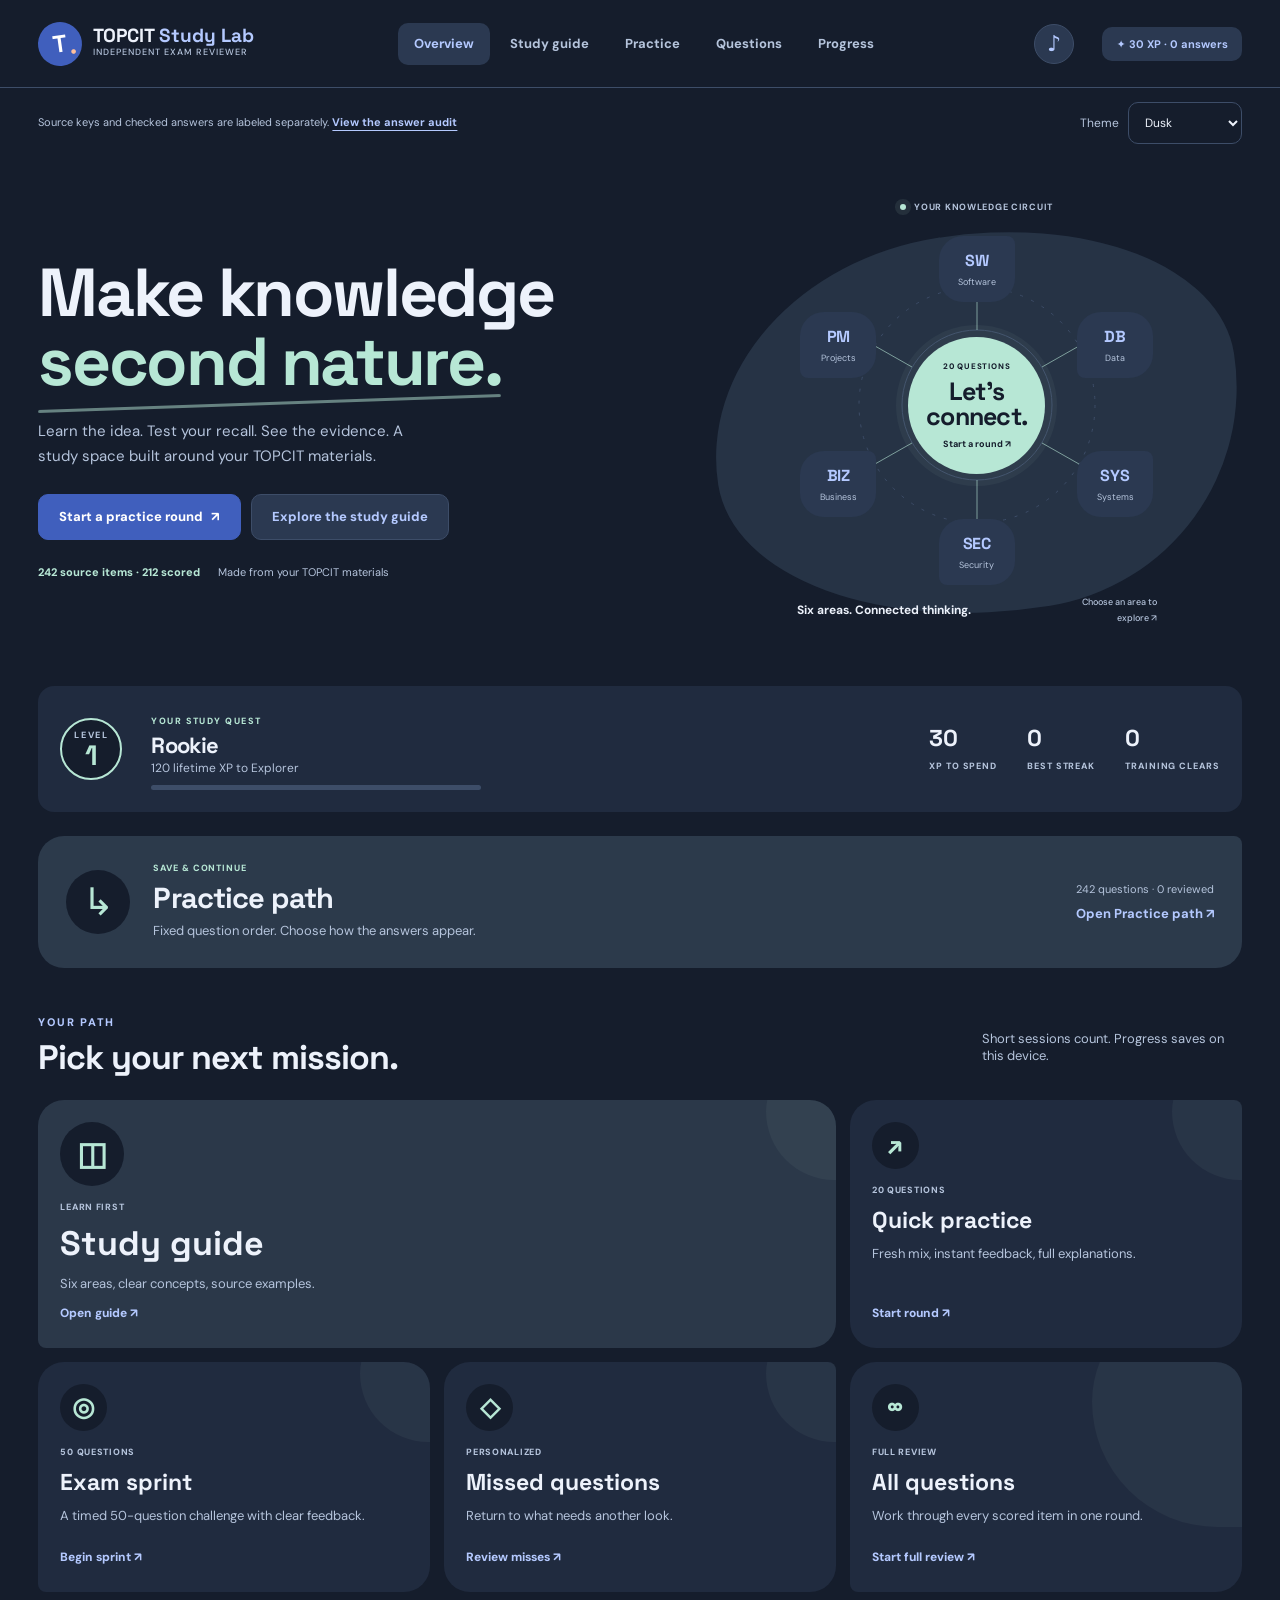
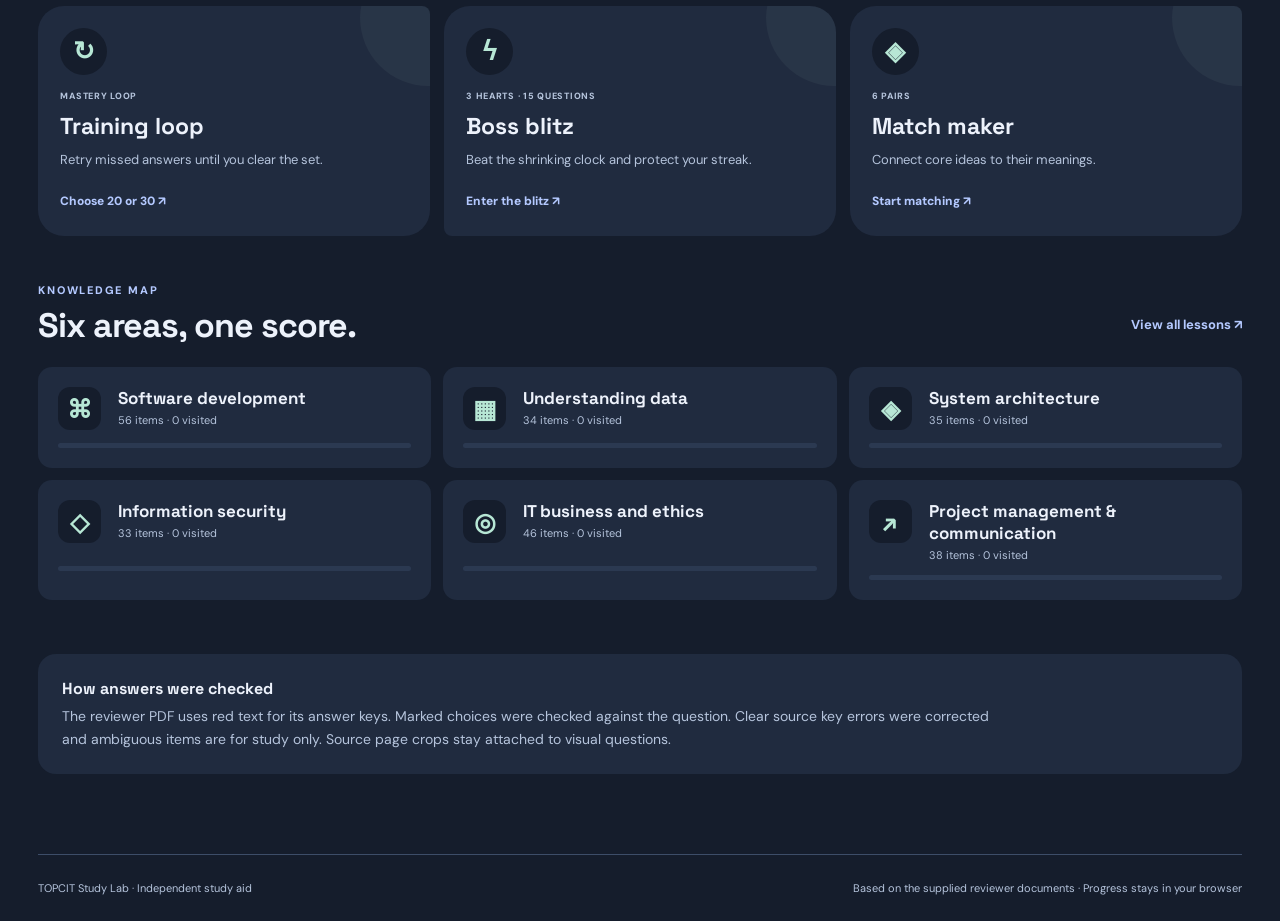
==== commit 08e7dfd5: "Add source-order Practice path with saved progress and answer controls" ====
--- a/index.html
+++ b/index.html
@@ -1,10 +1,18 @@
-<!doctype html><html lang="en"><head><meta charset="utf-8"><meta name="viewport" content="width=device-width,initial-scale=1"><meta name="theme-color" content="#151d2c"><meta name="description" content="A source-backed, interactive TOPCIT exam reviewer with six study areas, explanations, practice and mock exams."><title>TOPCIT Study Lab</title><link rel="icon" href="assets/icon.svg" type="image/svg+xml"><link rel="manifest" href="manifest.webmanifest"><script src="themes.js?v=10"></script><link rel="stylesheet" href="style.css?v=10"><link rel="stylesheet" href="themes.css?v=10"><link rel="stylesheet" href="studio.css?v=11"><script src="lessons.js?v=2" defer></script><script src="app.js?v=11" defer></script></head>
-<body><div class="mesh" aria-hidden="true"></div><a class="skip" href="#main">Skip to content</a><header class="topbar"><a class="brand" href="#/home" data-view="home" aria-label="TOPCIT Study Lab home"><span class="brand-mark">T<span>•</span></span><span>TOPCIT <b>Study Lab</b><small>Independent exam reviewer</small></span></a><nav aria-label="Main navigation"><button class="nav active" data-view="home">Overview</button><button class="nav" data-view="study">Study guide</button><button class="nav" data-view="bank">Question bank</button><button class="nav" data-view="progress">Progress</button></nav><button class="sound-button" id="soundToggle" type="button" aria-label="Turn sound on" aria-pressed="false" title="Sound off">♪</button><div class="top-stat" id="topStat">Loading…</div></header><div class="preferences"><p>Source keys and checked answers are labeled separately. <a class="audit-link" href="answer-review.html" target="_blank" rel="noopener">View the answer audit</a></p><label class="theme-control">Theme<select id="themeSelect" aria-label="Color theme"><option value="dusk">Dusk</option><option value="midnight">Midnight</option><option value="forest">Forest</option><option value="plum">Plum</option><option value="light">Light</option></select></label></div>
+<!doctype html><html lang="en"><head><meta charset="utf-8"><meta name="viewport" content="width=device-width,initial-scale=1"><meta name="theme-color" content="#151d2c"><meta name="description" content="A source-backed, interactive TOPCIT exam reviewer with six study areas, explanations, practice and mock exams."><title>TOPCIT Study Lab</title><link rel="icon" href="assets/icon.svg" type="image/svg+xml"><link rel="manifest" href="manifest.webmanifest"><script src="themes.js?v=10"></script><link rel="stylesheet" href="style.css?v=10"><link rel="stylesheet" href="themes.css?v=10"><link rel="stylesheet" href="studio.css?v=12"><script src="lessons.js?v=2" defer></script><script src="app.js?v=12" defer></script><script src="practice.js?v=12" defer></script></head>
+<body><div class="mesh" aria-hidden="true"></div><a class="skip" href="#main">Skip to content</a><header class="topbar"><a class="brand" href="#/home" data-view="home" aria-label="TOPCIT Study Lab home"><span class="brand-mark">T<span>•</span></span><span>TOPCIT <b>Study Lab</b><small>Independent exam reviewer</small></span></a><nav aria-label="Main navigation"><button class="nav active" data-view="home">Overview</button><button class="nav" data-view="study">Study guide</button><button class="nav" data-view="path">Practice</button><button class="nav" data-view="bank">Questions</button><button class="nav" data-view="progress">Progress</button></nav><button class="sound-button" id="soundToggle" type="button" aria-label="Turn sound on" aria-pressed="false" title="Sound off">♪</button><div class="top-stat" id="topStat">Loading…</div></header><div class="preferences"><p>Source keys and checked answers are labeled separately. <a class="audit-link" href="answer-review.html" target="_blank" rel="noopener">View the answer audit</a></p><label class="theme-control">Theme<select id="themeSelect" aria-label="Color theme"><option value="dusk">Dusk</option><option value="midnight">Midnight</option><option value="forest">Forest</option><option value="plum">Plum</option><option value="light">Light</option></select></label></div>
 <main id="main"><section id="home" class="view active" aria-labelledby="heroTitle"><div class="hero"><div class="hero-copy"><div class="eyebrow"><span class="signal"></span> SIX DOMAINS · ONE CLEAR PATH</div><h1 id="heroTitle">Make knowledge<br><em>second nature.</em></h1><p>Learn the idea. Test your recall. See the evidence. A study space built around your TOPCIT materials.</p><div class="hero-actions"><button class="primary" id="heroPractice">Start a practice round <span>↗</span></button><button class="secondary" data-view="study">Explore the study guide</button></div><div class="hero-foot"><span id="heroCount">Loading questions…</span><span>Made from your TOPCIT materials</span></div></div><div class="study-engine" aria-label="Choose one of six study areas"><div class="engine-caption"><span class="engine-dot"></span> YOUR KNOWLEDGE CIRCUIT</div><div class="engine-map"><svg viewBox="0 0 360 360" class="engine-rings" aria-hidden="true"><circle cx="180" cy="180" r="118"/><circle cx="180" cy="180" r="75"/><path d="M180 62v43m102 16-37 21m37 97-37-21M180 298v-43M78 239l37-21m-37-97 37 21"/></svg><button class="engine-core" data-mode="quick"><span>20 QUESTIONS</span><strong>Let’s<br>connect.</strong><b>Start a round ↗</b></button><button class="engine-area area-0" data-domain="Software development" aria-label="Study Software development"><b>SW</b><span>Software</span></button><button class="engine-area area-1" data-domain="Understanding data" aria-label="Study Understanding data"><b>DB</b><span>Data</span></button><button class="engine-area area-2" data-domain="System architecture" aria-label="Study System architecture"><b>SYS</b><span>Systems</span></button><button class="engine-area area-3" data-domain="Information security" aria-label="Study Information security"><b>SEC</b><span>Security</span></button><button class="engine-area area-4" data-domain="IT business and ethics" aria-label="Study IT business and ethics"><b>BIZ</b><span>Business</span></button><button class="engine-area area-5" data-domain="Project management &amp; communication" aria-label="Study Project management and communication"><b>PM</b><span>Projects</span></button></div><p class="engine-footer">Six areas. Connected thinking.<span>Choose an area to explore ↗</span></p></div></div>
-<div class="arcade-strip"><div class="level-orb"><small>LEVEL</small><b id="rankLevel">1</b></div><div class="arcade-copy"><span class="overline">YOUR STUDY QUEST</span><h2 id="rankTitle">Getting started</h2><p id="rankNext">Each answer builds your rank.</p><div class="level-track"><span id="levelFill"></span></div></div><div class="arcade-numbers"><div><b id="homeXp">0</b><small>XP TO SPEND</small></div><div><b id="homeBest">0</b><small>BEST STREAK</small></div><div><b id="homeClears">0</b><small>TRAINING CLEARS</small></div></div></div><div class="section-heading"><div><span class="overline">YOUR PATH</span><h2>Pick your next mission.</h2></div><p>Short sessions count. Progress saves on this device.</p></div><div class="mode-grid"><button class="mode mode-study" data-view="study"><span class="mode-symbol">◫</span><span class="mode-tag">LEARN FIRST</span><strong>Study guide</strong><span>Six areas, clear concepts, source examples.</span><i>Open guide ↗</i></button><button class="mode mode-practice" data-mode="quick"><span class="mode-symbol">↗</span><span class="mode-tag">20 QUESTIONS</span><strong>Quick practice</strong><span>Fresh mix, instant feedback, full explanations.</span><i>Start round ↗</i></button><button class="mode mode-exam" data-mode="exam"><span class="mode-symbol">◎</span><span class="mode-tag">50 QUESTIONS</span><strong>Exam sprint</strong><span>A timed 50-question challenge with clear feedback.</span><i>Begin sprint ↗</i></button><button class="mode mode-review" data-mode="weak"><span class="mode-symbol">◇</span><span class="mode-tag">PERSONALIZED</span><strong>Missed questions</strong><span>Return to what needs another look.</span><i>Review misses ↗</i></button><button class="mode mode-all" data-mode="all"><span class="mode-symbol">∞</span><span class="mode-tag">FULL REVIEW</span><strong>All questions</strong><span>Work through every scored item in one round.</span><i>Start full review ↗</i></button><button class="mode mode-training" data-setup="training"><span class="mode-symbol">↻</span><span class="mode-tag">MASTERY LOOP</span><strong>Training loop</strong><span>Retry missed answers until you clear the set.</span><i>Choose 20 or 30 ↗</i></button><button class="mode mode-blitz" data-mode="blitz"><span class="mode-symbol">ϟ</span><span class="mode-tag">3 HEARTS · 15 QUESTIONS</span><strong>Boss blitz</strong><span>Beat the shrinking clock and protect your streak.</span><i>Enter the blitz ↗</i></button><button class="mode mode-matching" data-mode="matching"><span class="mode-symbol">◈</span><span class="mode-tag">6 PAIRS</span><strong>Match maker</strong><span>Connect core ideas to their meanings.</span><i>Start matching ↗</i></button></div>
+<div class="arcade-strip"><div class="level-orb"><small>LEVEL</small><b id="rankLevel">1</b></div><div class="arcade-copy"><span class="overline">YOUR STUDY QUEST</span><h2 id="rankTitle">Getting started</h2><p id="rankNext">Each answer builds your rank.</p><div class="level-track"><span id="levelFill"></span></div></div><div class="arcade-numbers"><div><b id="homeXp">0</b><small>XP TO SPEND</small></div><div><b id="homeBest">0</b><small>BEST STREAK</small></div><div><b id="homeClears">0</b><small>TRAINING CLEARS</small></div></div></div><button class="practice-route" data-view="path"><span class="practice-route-icon" aria-hidden="true">↳</span><span class="practice-route-copy"><small>SAVE &amp; CONTINUE</small><strong>Practice path</strong><span>Fixed question order. Choose how the answers appear.</span></span><span class="practice-route-action"><small id="pathHomeCount">Every source question</small><b id="pathHomeProgress">Open Practice path ↗</b></span></button><div class="section-heading"><div><span class="overline">YOUR PATH</span><h2>Pick your next mission.</h2></div><p>Short sessions count. Progress saves on this device.</p></div><div class="mode-grid"><button class="mode mode-study" data-view="study"><span class="mode-symbol">◫</span><span class="mode-tag">LEARN FIRST</span><strong>Study guide</strong><span>Six areas, clear concepts, source examples.</span><i>Open guide ↗</i></button><button class="mode mode-practice" data-mode="quick"><span class="mode-symbol">↗</span><span class="mode-tag">20 QUESTIONS</span><strong>Quick practice</strong><span>Fresh mix, instant feedback, full explanations.</span><i>Start round ↗</i></button><button class="mode mode-exam" data-mode="exam"><span class="mode-symbol">◎</span><span class="mode-tag">50 QUESTIONS</span><strong>Exam sprint</strong><span>A timed 50-question challenge with clear feedback.</span><i>Begin sprint ↗</i></button><button class="mode mode-review" data-mode="weak"><span class="mode-symbol">◇</span><span class="mode-tag">PERSONALIZED</span><strong>Missed questions</strong><span>Return to what needs another look.</span><i>Review misses ↗</i></button><button class="mode mode-all" data-mode="all"><span class="mode-symbol">∞</span><span class="mode-tag">FULL REVIEW</span><strong>All questions</strong><span>Work through every scored item in one round.</span><i>Start full review ↗</i></button><button class="mode mode-training" data-setup="training"><span class="mode-symbol">↻</span><span class="mode-tag">MASTERY LOOP</span><strong>Training loop</strong><span>Retry missed answers until you clear the set.</span><i>Choose 20 or 30 ↗</i></button><button class="mode mode-blitz" data-mode="blitz"><span class="mode-symbol">ϟ</span><span class="mode-tag">3 HEARTS · 15 QUESTIONS</span><strong>Boss blitz</strong><span>Beat the shrinking clock and protect your streak.</span><i>Enter the blitz ↗</i></button><button class="mode mode-matching" data-mode="matching"><span class="mode-symbol">◈</span><span class="mode-tag">6 PAIRS</span><strong>Match maker</strong><span>Connect core ideas to their meanings.</span><i>Start matching ↗</i></button></div>
 <div class="section-heading domain-heading"><div><span class="overline">KNOWLEDGE MAP</span><h2>Six areas, one score.</h2></div><button class="text-link" data-view="study">View all lessons ↗</button></div><div class="domain-grid" id="homeDomains"></div><div class="source-note"><strong>How answers were checked</strong><p>The reviewer PDF uses red text for its answer keys. Marked choices were checked against the question. Clear source key errors were corrected and ambiguous items are for study only. Source page crops stay attached to visual questions.</p></div></section>
 <section id="study" class="view" aria-labelledby="studyTitle"><div class="page-head"><span class="overline">BUILD THE MENTAL MODEL</span><h1 id="studyTitle">Study guide</h1><p>Read a concept, then use active recall. Topics follow your six supplied reviewer areas.</p></div><div class="study-layout"><aside class="study-side"><h2>Choose an area</h2><div id="studyNav"></div></aside><div class="lesson-panel" id="lessonPanel"></div></div></section>
 <section id="bank" class="view" aria-labelledby="bankTitle"><div class="page-head"><span class="overline">SOURCE-BACKED PRACTICE</span><h1 id="bankTitle">Question bank</h1><p>Search the original wording, filter by domain, and reveal answers when you’re ready.</p></div><div class="bank-tools"><label>Search questions<input id="bankSearch" type="search" placeholder="Try ‘project charter’ or ‘normalization’"></label><label>Area<select id="bankDomain"><option value="all">All six areas</option></select></label><label>Keys<select id="bankKey"><option value="all">All items</option><option value="keyed">Scored only</option><option value="unkeyed">Needs key review</option><option value="saved">Saved questions</option><option value="corrected">Corrected answers</option><option value="verified">Checked answers</option><option value="source">Reviewer key only</option></select></label></div><p id="bankStatus" class="bank-status"></p><div id="bankResults" class="bank-list"></div><button id="bankMore" class="secondary bank-more" hidden>Show more questions</button></section>
+<section id="path" class="view" aria-labelledby="pathTitle">
+<div class="page-head path-head"><div><span class="overline">FIXED ORDER · YOUR PACE</span><h1 id="pathTitle">Practice path</h1><p>Continue where you stop. Revisit any question. No timer or hearts limit.</p></div><button type="button" class="path-reset" id="pathReset">Reset practice ↻</button></div>
+<div class="path-toolbar"><div class="path-switches"><label><input type="checkbox" id="pathCorrectFirst">Correct answer first</label><label><input type="checkbox" id="pathShuffle">Shuffle answer choices</label><label><input type="checkbox" id="pathExplanations" checked>Show explanations</label><label><input type="checkbox" id="pathKeyIdea" checked>Show key idea</label></div><p id="pathOrderNote"></p></div>
+<div class="path-progress-heading"><strong id="pathPosition">Loading questions…</strong><span>Saved on this device</span></div><p id="pathSummary" class="path-summary" role="status"></p><div class="progress-track"><span id="pathProgress"></span></div>
+<div class="path-navigation"><button type="button" id="pathPrevious" class="secondary">← Previous</button><form id="pathJumpForm"><label for="pathJump">Jump to</label><input id="pathJump" type="number" min="1" inputmode="numeric" required aria-label="Question number"><button class="secondary" type="submit">Go</button></form><button type="button" id="pathNext" class="primary">Next →</button></div>
+<details class="path-map"><summary>Question map<span id="pathMapCount"></span></summary><p>✓ Correct · × Retry · ◉ Viewed · – Skipped. The outline marks your current question.</p><div id="pathNumbers" class="path-numbers" aria-label="Choose a question number"></div></details>
+<article class="question-stage path-stage"><div class="question-meta"><span id="pathDomain"></span><span id="pathSource"></span></div><h2 id="pathQuestionTitle"></h2><div id="pathExhibit"></div><div id="pathChoices" class="game-choices"></div><div id="pathFeedback" class="game-feedback path-feedback" hidden aria-live="polite"></div><div class="path-answer-actions"><button type="button" id="pathReveal" class="secondary">Reveal answer</button><button type="button" id="pathRetry" class="secondary" hidden>Try again ↻</button><button type="button" id="pathSkip" class="text-link">Skip question →</button></div><div class="path-bottom-navigation"><button type="button" class="secondary" data-path-step="-1">← Previous</button><button type="button" class="primary" data-path-step="1">Next →</button></div><p class="path-shortcuts">Keys 1–4: answer · Enter: next · Backspace: previous</p></article>
+</section>
 <section id="progress" class="view" aria-labelledby="progressTitle"><div class="page-head"><span class="overline">YOUR WORK</span><h1 id="progressTitle">Progress</h1><p>See what you’ve practiced and where to focus next.</p></div><div class="progress-grid" id="progressGrid"></div><div class="progress-actions"><button class="primary" data-mode="weak">Practice missed questions ↗</button><button class="secondary" data-view="bank">Find a question</button></div></section>
 <section id="game" class="view" aria-labelledby="gameTitle"><div class="game-top"><button class="back" id="exitGame">← Save and leave</button><div class="game-metrics"><span id="gameMode"></span><span id="gameCount"></span><span id="gameScore"></span><span id="gameStreak"></span><span id="gameHearts" hidden></span><span id="gameXp"></span><span id="gameTimer"></span></div></div><div class="progress-track"><span id="gameProgress"></span></div><article class="question-stage"><div class="question-meta"><span id="gameDomain"></span><span id="gameSource"></span></div><h1 id="gameTitle"></h1><div id="gameExhibit"></div><div id="gameChoices" class="game-choices"></div><div id="gamePowers" class="game-powers"></div><div id="gameFeedback" class="game-feedback" hidden></div><div class="game-actions"><button id="gameAction" class="primary" disabled>Choose an answer</button><span>Use keys 1–4 to answer · Enter for the next question</span></div></article></section>
 <section id="match" class="view" aria-labelledby="matchTitle"><div class="game-top"><button class="back" id="exitMatch">← Save and leave</button><div class="game-metrics"><span id="matchCount">0 / 6 pairs</span><span id="matchMistakes">0 misses</span><span id="matchClock">0:00</span></div></div><div class="match-intro"><span class="overline">MATCH MAKER</span><h1 id="matchTitle">Connect the concepts.</h1><p>Tap a concept, then its meaning. Build a streak by matching without a miss.</p><button class="secondary" id="restartMatch">New set ↻</button></div><div class="match-board"><div><h2>Concepts</h2><div id="matchTerms" class="match-list"></div></div><div><h2>Meanings</h2><div id="matchDefinitions" class="match-list"></div></div></div><p class="match-feedback" id="matchFeedback" role="status" aria-live="polite">Choose a concept to begin.</p></section><section id="finish" class="view"><div class="finish-card"><span class="finish-icon">✳</span><span class="overline">ROUND COMPLETE</span><h1 id="finishTitle"></h1><p id="finishText"></p><div id="finishStats"></div><div class="hero-actions"><button class="primary" data-mode="quick">Play another round ↗</button><button class="secondary" data-view="progress">See progress</button></div></div></section></main><footer><span>TOPCIT Study Lab · Independent study aid</span><span>Based on the supplied reviewer documents · Progress stays in your browser</span></footer><dialog class="training-dialog" id="trainingDialog" aria-labelledby="trainingDialogTitle"><form method="dialog"><button class="dialog-close" aria-label="Close">×</button><span class="mode-symbol">↻</span><span class="overline">MASTERY LOOP</span><h2 id="trainingDialogTitle">Pick your training set</h2><p>Missed questions return in new rounds until you answer them all correctly.</p><div class="training-options"><button type="button" data-train-size="20"><b>20</b><span>Quick focus</span></button><button type="button" data-train-size="30"><b>30</b><span>Deep focus</span></button></div></form></dialog><div id="fxLayer" class="fx-layer" aria-hidden="true"></div><div class="toast" id="toast" role="status" aria-live="polite"></div></body></html>
--- a/studio.css
+++ b/studio.css
@@ -18,6 +18,16 @@
 @media(max-width:1000px){.study-side #studyNav{display:grid;grid-template-columns:repeat(3,minmax(0,1fr));overflow:visible;gap:6px}.study-side #studyNav button{min-width:0;margin:0;min-height:62px;padding:12px;display:flex;align-items:center;line-height:1.5}.study-side h2{margin-bottom:12px}}
 @media(max-width:550px){.study-side #studyNav{grid-template-columns:repeat(2,minmax(0,1fr))}.study-side #studyNav button{font-size:11px;padding:10px;min-height:64px}.lesson-intro{align-items:flex-start;gap:14px}.lesson-intro h2{line-height:1.2}.lesson-intro .domain-icon{flex-shrink:0}.lesson-intro p{font-size:12px;line-height:1.6}.study-instruction{line-height:1.7;margin-top:18px}.source-example summary{gap:10px;line-height:1.6}.source-example summary small{font-size:10px;flex-shrink:0}.game-metrics span{min-height:24px}.bank-tools input,.bank-tools select{min-height:46px;width:100%}}
 .progress-track{background:var(--surface-2)}.progress-track span{background:var(--studio-accent)}.game-choices button:disabled{opacity:.72}.game-choices button.correct:disabled,.game-choices button.wrong:disabled{opacity:1}.game-choices button.correct{box-shadow:inset 4px 0 var(--positive)}.game-choices button.wrong{box-shadow:inset 4px 0 var(--coral)}.game-choices button.eliminated:disabled{opacity:.35;background:var(--paper);text-decoration-color:var(--coral)}.game-feedback>strong{color:var(--positive)}.game-feedback.wrong>strong{color:var(--coral)}
+
+
 @media(max-width:700px){.domain-heading{align-items:flex-start;flex-direction:column;gap:6px}.domain-heading .text-link{text-align:left}.topbar nav{display:grid;grid-template-columns:repeat(4,minmax(0,1fr));overflow:visible;width:100%;gap:2px}.nav{padding-inline:3px;font-size:11px;letter-spacing:-.02em}.hero-actions .primary,.hero-actions .secondary{min-height:60px}.section-heading{margin-bottom:20px}.source-note{padding:22px}}
 @media(max-width:359px){.topbar nav{grid-template-columns:repeat(2,minmax(0,1fr))}.nav{font-size:12px}}
 @media(prefers-reduced-motion:reduce){.engine-rings circle:first-child,.engine-area{animation:none}.engine-area,.engine-core,.mode:before{transition:none}.mode:hover{transform:none}}
+
+/* A continuous route through the source, separate from shuffled quiz rounds. */
+.practice-route{width:100%;border:0;border-radius:26px 8px 26px 26px;padding:26px 28px;margin-top:24px;display:flex;align-items:center;gap:23px;background:color-mix(in srgb,var(--studio-accent) 8%,var(--surface));color:var(--ink);text-align:left;transition:background .25s,transform .25s}.practice-route:hover{background:color-mix(in srgb,var(--studio-accent) 13%,var(--surface));transform:translateY(-3px)}.practice-route-icon{width:64px;height:64px;flex-shrink:0;display:grid;place-items:center;border-radius:50%;font-size:38px;background:var(--paper);color:var(--studio-accent)}.practice-route-copy{display:flex;flex-direction:column;gap:7px}.practice-route-copy small{font-size:9px;font-weight:800;letter-spacing:.1em;color:var(--studio-accent)}.practice-route-copy strong{font:700 29px/1.15 'Space Grotesk',sans-serif;letter-spacing:-.03em}.practice-route-copy>span{font-size:13px;color:var(--muted);line-height:1.6}.practice-route-action{display:flex;flex-direction:column;align-items:flex-end;gap:9px;margin-left:auto}.practice-route-action small{font-size:11px;color:var(--muted)}.practice-route-action b{font-size:13px;color:var(--blue)}.path-head{display:flex;justify-content:space-between;gap:20px;align-items:center}.path-head p{margin-bottom:0}.path-reset{background:transparent;border:1px solid var(--line);border-radius:10px;color:var(--muted);padding:12px 16px;min-height:44px;white-space:nowrap;font-size:12px}.path-reset:hover{color:var(--coral);border-color:var(--coral)}.path-toolbar{background:var(--surface);padding:22px 24px;border-radius:18px;margin-bottom:24px}.path-switches{display:flex;flex-wrap:wrap;gap:18px 30px}.path-switches label{display:flex;align-items:center;gap:9px;min-height:32px;font-size:13px;line-height:1.5;cursor:pointer}.path-switches input{width:19px;height:19px;accent-color:var(--action);flex-shrink:0;margin:0}.path-toolbar>p{font-size:12px;line-height:1.7;color:var(--muted);margin:14px 0 0}.path-progress-heading{display:flex;justify-content:space-between;gap:15px;align-items:baseline}.path-progress-heading strong{font:700 22px 'Space Grotesk',sans-serif}.path-progress-heading>span,.path-summary{color:var(--muted);font-size:12px;line-height:1.7}.path-summary{margin:10px 0 14px}.path-navigation{display:flex;align-items:center;justify-content:space-between;gap:16px;margin:24px 0 18px}.path-navigation>button{min-width:130px}.path-navigation form{display:flex;align-items:center;gap:10px}.path-navigation label{color:var(--muted);font-size:12px}.path-navigation input{width:88px;border:1px solid var(--line);border-radius:10px;background:var(--surface);color:var(--ink);min-height:46px;padding:10px;font-size:14px}.path-navigation form button{padding-inline:15px}.path-map{background:var(--surface);border-radius:14px;padding:0 20px}.path-map summary{cursor:pointer;min-height:52px;padding:17px 0;font-size:13px;font-weight:700;color:var(--blue)}.path-map summary span{float:right;font-size:11px;font-weight:400;color:var(--muted)}.path-map>p{font-size:12px;line-height:1.7;color:var(--muted);margin:0 0 16px}.path-numbers{display:grid;grid-template-columns:repeat(auto-fill,minmax(46px,1fr));gap:8px;padding-bottom:20px}.path-numbers button{position:relative;min-width:0;min-height:48px;border:1px solid var(--line);border-radius:9px;background:var(--paper);color:var(--muted);font-size:13px;padding:6px 3px 16px}.path-numbers button[data-status=correct]{background:var(--positive-bg);color:var(--positive)}.path-numbers button[data-status=wrong]{background:var(--warning-bg);color:var(--warning)}.path-numbers button:not([data-status=unseen]):after{position:absolute;bottom:2px;left:0;right:0;font-size:10px;content:'◉'}.path-numbers button[data-status=correct]:after{content:'✓'}.path-numbers button[data-status=wrong]:after{content:'×'}.path-numbers button[data-status=skipped]:after{content:'–'}.path-numbers button[aria-current=step]{outline:2px solid var(--blue);outline-offset:2px}.path-numbers button:hover{border-color:var(--blue)}.path-stage{margin-top:25px}.path-stage h2{font-size:clamp(22px,2.7vw,32px);line-height:1.4;letter-spacing:-.025em;margin:20px 0}.path-stage .question-meta{display:flex;flex-wrap:wrap;gap:8px 18px;line-height:1.7}.path-stage img{max-width:100%;height:auto}.path-answer-actions{display:flex;gap:16px;align-items:center;margin-top:24px}.path-answer-actions .text-link{margin-left:auto}.path-shortcuts{font-size:11px;color:var(--muted);line-height:1.7;margin:18px 0 0}.path-feedback .path-key-idea{border-top:1px solid var(--line);padding-top:16px;margin-top:16px}.path-key-idea>b{display:block;font-size:11px;color:var(--studio-accent);text-transform:uppercase;letter-spacing:.06em;margin-bottom:8px}.path-feedback>strong{color:var(--ink)}.path-feedback.wrong>strong{color:var(--coral)}
+@media(min-width:701px) and (max-width:1050px){.topbar{display:grid;grid-template-columns:1fr auto;gap:15px}.topbar nav{grid-column:1/-1;grid-row:2;display:grid;grid-template-columns:repeat(5,minmax(0,1fr));width:100%}.topbar .sound-button{grid-column:2;grid-row:1}.topbar .top-stat{display:none}}
+@media(max-width:700px){.topbar nav{grid-template-columns:repeat(5,minmax(0,1fr))}.nav{font-size:10px}.practice-route{display:grid;grid-template-columns:48px minmax(0,1fr);gap:16px;padding:23px 20px}.practice-route-icon{width:48px;height:48px;font-size:30px}.practice-route-copy strong{font-size:26px}.practice-route-copy>span{font-size:12px}.practice-route-action{grid-column:2;align-items:flex-start;margin:0;gap:6px}.practice-route-action small{font-size:10px}.path-head{align-items:flex-start;flex-direction:column;gap:16px}.path-toolbar{padding:18px}.path-switches{display:grid;grid-template-columns:1fr 1fr;gap:14px 16px}.path-switches label{font-size:12px;align-items:flex-start}.path-switches input{margin-top:1px}.path-progress-heading{align-items:flex-start;flex-direction:column;gap:5px}.path-progress-heading>span{font-size:10px}.path-navigation{display:grid;grid-template-columns:1fr 1fr;gap:12px}.path-navigation form{grid-column:1/-1;grid-row:2;justify-content:center}.path-navigation>button{min-width:0;width:100%}.path-map{padding-inline:15px}.path-map summary span{font-size:10px}.path-map>p{font-size:11px}.path-stage h2{font-size:23px}.path-numbers{grid-template-columns:repeat(auto-fill,minmax(40px,1fr));gap:8px}.path-numbers button{min-height:48px}.path-answer-actions{gap:12px;flex-wrap:wrap}.path-answer-actions .secondary{font-size:12px}.path-answer-actions .text-link{font-size:12px}.path-shortcuts{font-size:10px}}
+@media(max-width:359px){.topbar nav{grid-template-columns:repeat(2,minmax(0,1fr))}.topbar nav .nav:last-child{grid-column:1/-1}.nav{font-size:12px}.path-switches{grid-template-columns:1fr}.path-map summary span{float:none;display:block;margin-top:5px}.path-head h1{font-size:38px}.practice-route-copy strong{font-size:24px}}
+@media(prefers-reduced-motion:reduce){.practice-route{transition:none}.practice-route:hover{transform:none}}
+.path-bottom-navigation{display:flex;justify-content:space-between;gap:12px;margin-top:24px}.path-bottom-navigation button{min-width:130px}@media(max-width:550px){.path-bottom-navigation button{min-width:0;flex:1;font-size:12px}}
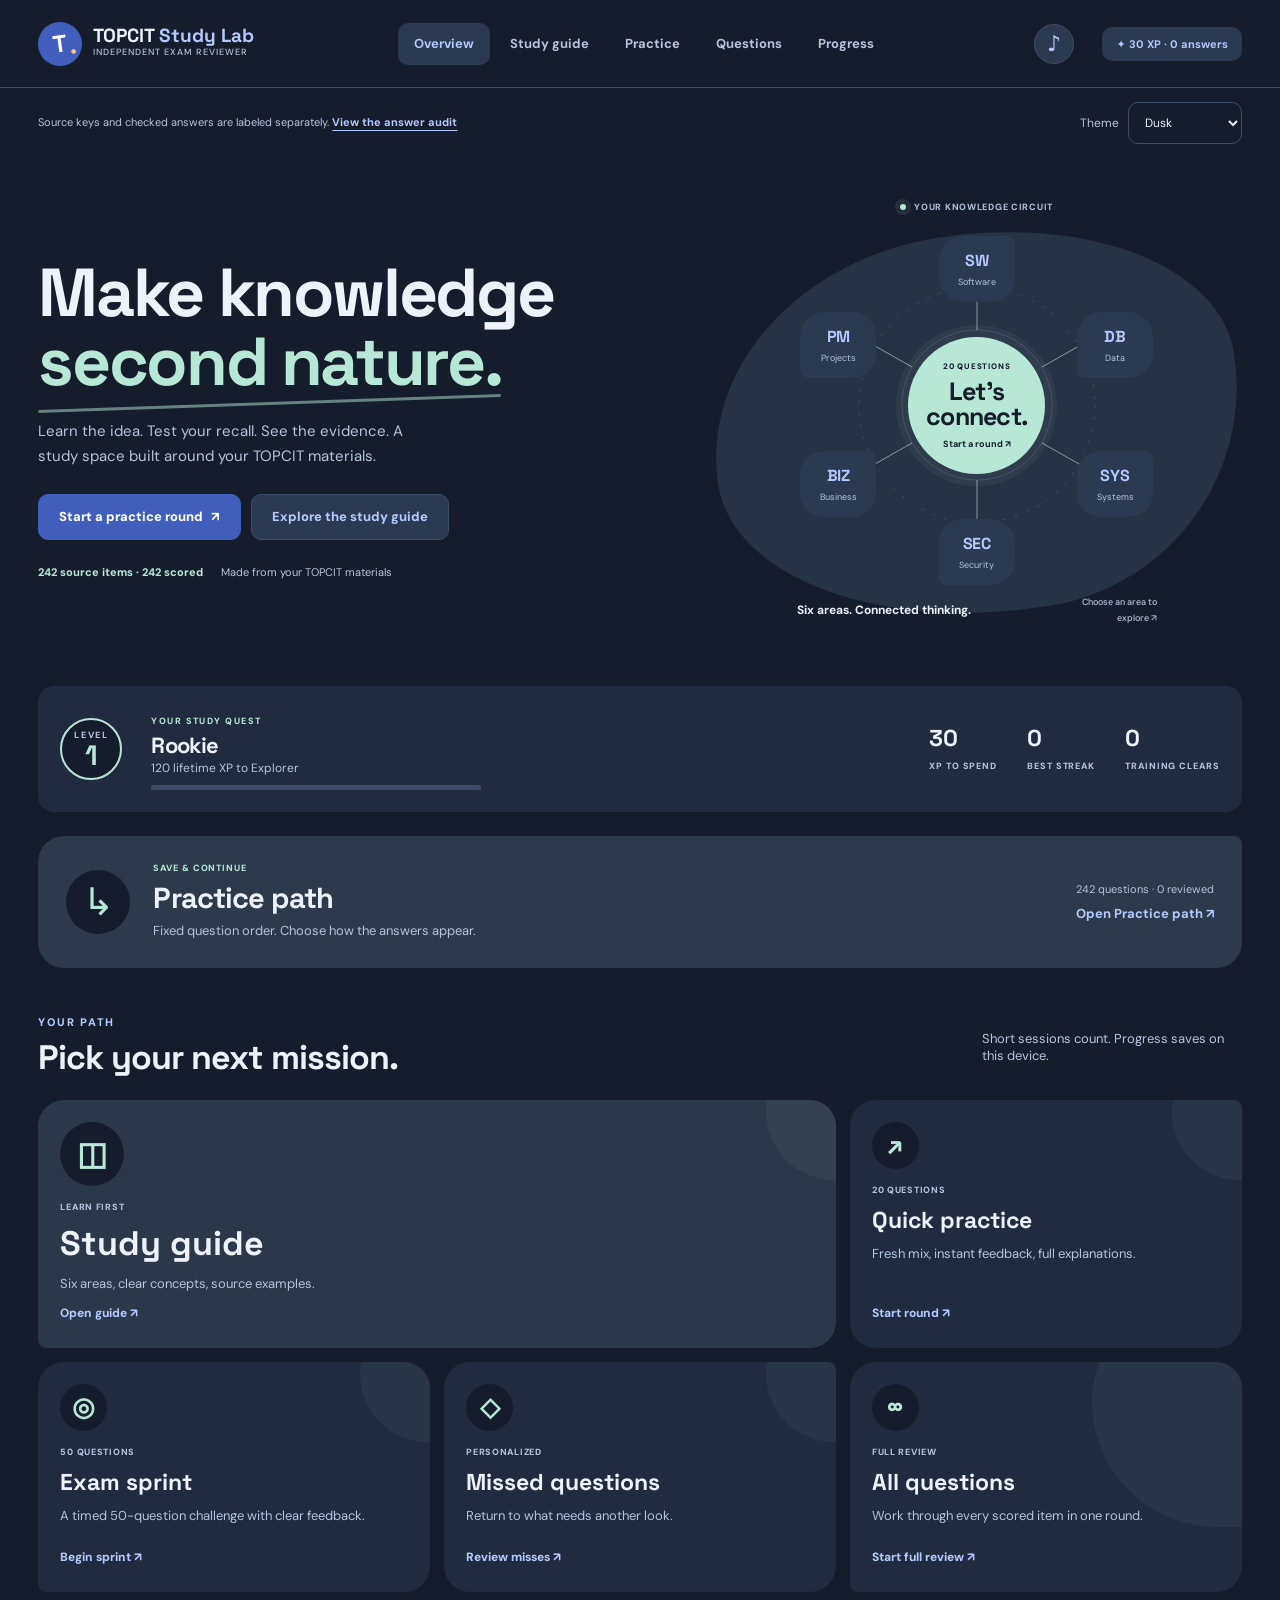
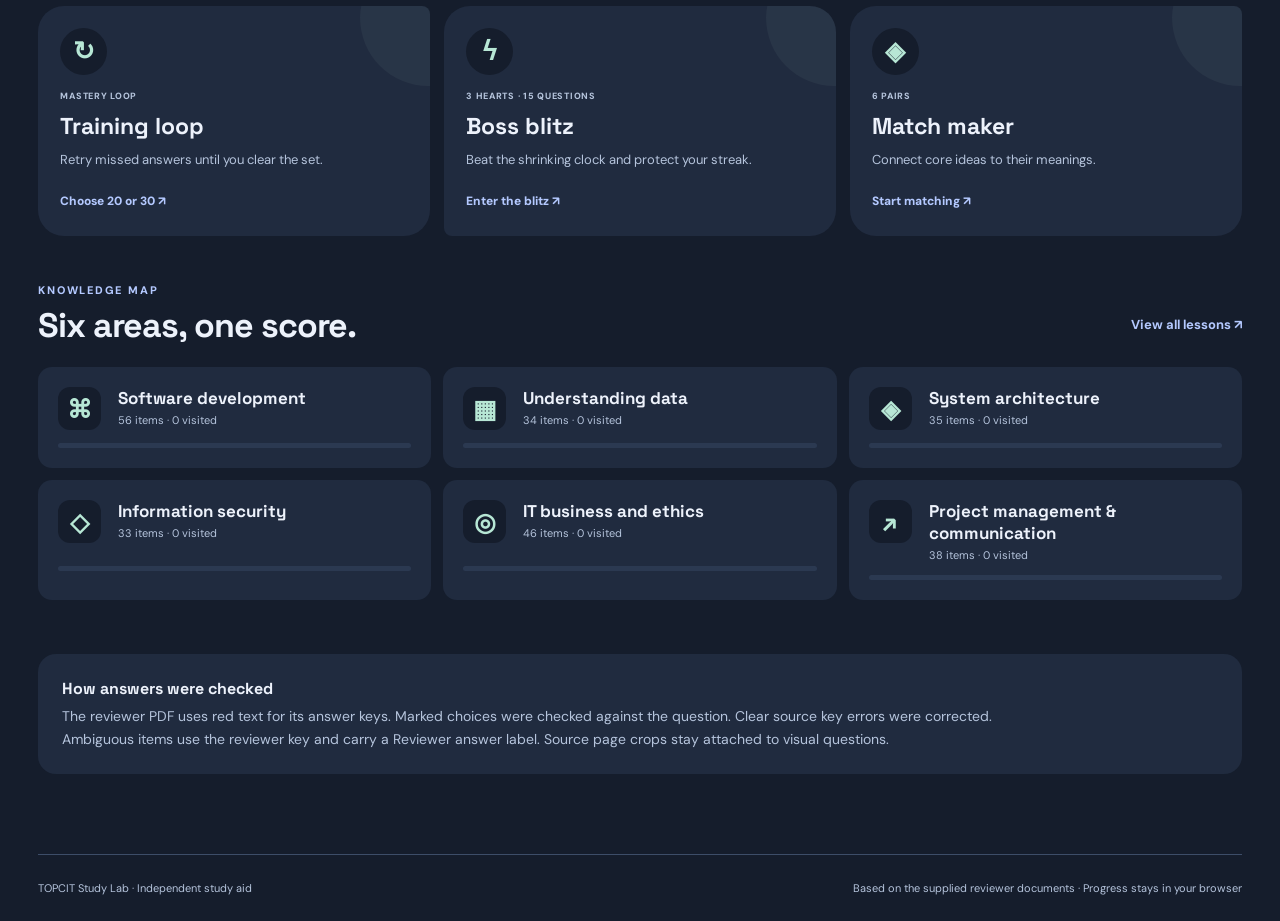
==== commit 6699a68a: "Use labeled reviewer keys for ambiguous items and fix choice hover contrast" ====
--- a/index.html
+++ b/index.html
@@ -1,10 +1,10 @@
-<!doctype html><html lang="en"><head><meta charset="utf-8"><meta name="viewport" content="width=device-width,initial-scale=1"><meta name="theme-color" content="#151d2c"><meta name="description" content="A source-backed, interactive TOPCIT exam reviewer with six study areas, explanations, practice and mock exams."><title>TOPCIT Study Lab</title><link rel="icon" href="assets/icon.svg" type="image/svg+xml"><link rel="manifest" href="manifest.webmanifest"><script src="themes.js?v=10"></script><link rel="stylesheet" href="style.css?v=10"><link rel="stylesheet" href="themes.css?v=10"><link rel="stylesheet" href="studio.css?v=12"><script src="lessons.js?v=2" defer></script><script src="app.js?v=12" defer></script><script src="practice.js?v=12" defer></script></head>
+<!doctype html><html lang="en"><head><meta charset="utf-8"><meta name="viewport" content="width=device-width,initial-scale=1"><meta name="theme-color" content="#151d2c"><meta name="description" content="A source-backed, interactive TOPCIT exam reviewer with six study areas, explanations, practice and mock exams."><title>TOPCIT Study Lab</title><link rel="icon" href="assets/icon.svg" type="image/svg+xml"><link rel="manifest" href="manifest.webmanifest"><script src="themes.js?v=10"></script><link rel="stylesheet" href="style.css?v=10"><link rel="stylesheet" href="themes.css?v=10"><link rel="stylesheet" href="studio.css?v=13"><script src="lessons.js?v=2" defer></script><script src="app.js?v=13" defer></script><script src="practice.js?v=13" defer></script></head>
 <body><div class="mesh" aria-hidden="true"></div><a class="skip" href="#main">Skip to content</a><header class="topbar"><a class="brand" href="#/home" data-view="home" aria-label="TOPCIT Study Lab home"><span class="brand-mark">T<span>•</span></span><span>TOPCIT <b>Study Lab</b><small>Independent exam reviewer</small></span></a><nav aria-label="Main navigation"><button class="nav active" data-view="home">Overview</button><button class="nav" data-view="study">Study guide</button><button class="nav" data-view="path">Practice</button><button class="nav" data-view="bank">Questions</button><button class="nav" data-view="progress">Progress</button></nav><button class="sound-button" id="soundToggle" type="button" aria-label="Turn sound on" aria-pressed="false" title="Sound off">♪</button><div class="top-stat" id="topStat">Loading…</div></header><div class="preferences"><p>Source keys and checked answers are labeled separately. <a class="audit-link" href="answer-review.html" target="_blank" rel="noopener">View the answer audit</a></p><label class="theme-control">Theme<select id="themeSelect" aria-label="Color theme"><option value="dusk">Dusk</option><option value="midnight">Midnight</option><option value="forest">Forest</option><option value="plum">Plum</option><option value="light">Light</option></select></label></div>
 <main id="main"><section id="home" class="view active" aria-labelledby="heroTitle"><div class="hero"><div class="hero-copy"><div class="eyebrow"><span class="signal"></span> SIX DOMAINS · ONE CLEAR PATH</div><h1 id="heroTitle">Make knowledge<br><em>second nature.</em></h1><p>Learn the idea. Test your recall. See the evidence. A study space built around your TOPCIT materials.</p><div class="hero-actions"><button class="primary" id="heroPractice">Start a practice round <span>↗</span></button><button class="secondary" data-view="study">Explore the study guide</button></div><div class="hero-foot"><span id="heroCount">Loading questions…</span><span>Made from your TOPCIT materials</span></div></div><div class="study-engine" aria-label="Choose one of six study areas"><div class="engine-caption"><span class="engine-dot"></span> YOUR KNOWLEDGE CIRCUIT</div><div class="engine-map"><svg viewBox="0 0 360 360" class="engine-rings" aria-hidden="true"><circle cx="180" cy="180" r="118"/><circle cx="180" cy="180" r="75"/><path d="M180 62v43m102 16-37 21m37 97-37-21M180 298v-43M78 239l37-21m-37-97 37 21"/></svg><button class="engine-core" data-mode="quick"><span>20 QUESTIONS</span><strong>Let’s<br>connect.</strong><b>Start a round ↗</b></button><button class="engine-area area-0" data-domain="Software development" aria-label="Study Software development"><b>SW</b><span>Software</span></button><button class="engine-area area-1" data-domain="Understanding data" aria-label="Study Understanding data"><b>DB</b><span>Data</span></button><button class="engine-area area-2" data-domain="System architecture" aria-label="Study System architecture"><b>SYS</b><span>Systems</span></button><button class="engine-area area-3" data-domain="Information security" aria-label="Study Information security"><b>SEC</b><span>Security</span></button><button class="engine-area area-4" data-domain="IT business and ethics" aria-label="Study IT business and ethics"><b>BIZ</b><span>Business</span></button><button class="engine-area area-5" data-domain="Project management &amp; communication" aria-label="Study Project management and communication"><b>PM</b><span>Projects</span></button></div><p class="engine-footer">Six areas. Connected thinking.<span>Choose an area to explore ↗</span></p></div></div>
 <div class="arcade-strip"><div class="level-orb"><small>LEVEL</small><b id="rankLevel">1</b></div><div class="arcade-copy"><span class="overline">YOUR STUDY QUEST</span><h2 id="rankTitle">Getting started</h2><p id="rankNext">Each answer builds your rank.</p><div class="level-track"><span id="levelFill"></span></div></div><div class="arcade-numbers"><div><b id="homeXp">0</b><small>XP TO SPEND</small></div><div><b id="homeBest">0</b><small>BEST STREAK</small></div><div><b id="homeClears">0</b><small>TRAINING CLEARS</small></div></div></div><button class="practice-route" data-view="path"><span class="practice-route-icon" aria-hidden="true">↳</span><span class="practice-route-copy"><small>SAVE &amp; CONTINUE</small><strong>Practice path</strong><span>Fixed question order. Choose how the answers appear.</span></span><span class="practice-route-action"><small id="pathHomeCount">Every source question</small><b id="pathHomeProgress">Open Practice path ↗</b></span></button><div class="section-heading"><div><span class="overline">YOUR PATH</span><h2>Pick your next mission.</h2></div><p>Short sessions count. Progress saves on this device.</p></div><div class="mode-grid"><button class="mode mode-study" data-view="study"><span class="mode-symbol">◫</span><span class="mode-tag">LEARN FIRST</span><strong>Study guide</strong><span>Six areas, clear concepts, source examples.</span><i>Open guide ↗</i></button><button class="mode mode-practice" data-mode="quick"><span class="mode-symbol">↗</span><span class="mode-tag">20 QUESTIONS</span><strong>Quick practice</strong><span>Fresh mix, instant feedback, full explanations.</span><i>Start round ↗</i></button><button class="mode mode-exam" data-mode="exam"><span class="mode-symbol">◎</span><span class="mode-tag">50 QUESTIONS</span><strong>Exam sprint</strong><span>A timed 50-question challenge with clear feedback.</span><i>Begin sprint ↗</i></button><button class="mode mode-review" data-mode="weak"><span class="mode-symbol">◇</span><span class="mode-tag">PERSONALIZED</span><strong>Missed questions</strong><span>Return to what needs another look.</span><i>Review misses ↗</i></button><button class="mode mode-all" data-mode="all"><span class="mode-symbol">∞</span><span class="mode-tag">FULL REVIEW</span><strong>All questions</strong><span>Work through every scored item in one round.</span><i>Start full review ↗</i></button><button class="mode mode-training" data-setup="training"><span class="mode-symbol">↻</span><span class="mode-tag">MASTERY LOOP</span><strong>Training loop</strong><span>Retry missed answers until you clear the set.</span><i>Choose 20 or 30 ↗</i></button><button class="mode mode-blitz" data-mode="blitz"><span class="mode-symbol">ϟ</span><span class="mode-tag">3 HEARTS · 15 QUESTIONS</span><strong>Boss blitz</strong><span>Beat the shrinking clock and protect your streak.</span><i>Enter the blitz ↗</i></button><button class="mode mode-matching" data-mode="matching"><span class="mode-symbol">◈</span><span class="mode-tag">6 PAIRS</span><strong>Match maker</strong><span>Connect core ideas to their meanings.</span><i>Start matching ↗</i></button></div>
-<div class="section-heading domain-heading"><div><span class="overline">KNOWLEDGE MAP</span><h2>Six areas, one score.</h2></div><button class="text-link" data-view="study">View all lessons ↗</button></div><div class="domain-grid" id="homeDomains"></div><div class="source-note"><strong>How answers were checked</strong><p>The reviewer PDF uses red text for its answer keys. Marked choices were checked against the question. Clear source key errors were corrected and ambiguous items are for study only. Source page crops stay attached to visual questions.</p></div></section>
+<div class="section-heading domain-heading"><div><span class="overline">KNOWLEDGE MAP</span><h2>Six areas, one score.</h2></div><button class="text-link" data-view="study">View all lessons ↗</button></div><div class="domain-grid" id="homeDomains"></div><div class="source-note"><strong>How answers were checked</strong><p>The reviewer PDF uses red text for its answer keys. Marked choices were checked against the question. Clear source key errors were corrected. Ambiguous items use the reviewer key and carry a Reviewer answer label. Source page crops stay attached to visual questions.</p></div></section>
 <section id="study" class="view" aria-labelledby="studyTitle"><div class="page-head"><span class="overline">BUILD THE MENTAL MODEL</span><h1 id="studyTitle">Study guide</h1><p>Read a concept, then use active recall. Topics follow your six supplied reviewer areas.</p></div><div class="study-layout"><aside class="study-side"><h2>Choose an area</h2><div id="studyNav"></div></aside><div class="lesson-panel" id="lessonPanel"></div></div></section>
-<section id="bank" class="view" aria-labelledby="bankTitle"><div class="page-head"><span class="overline">SOURCE-BACKED PRACTICE</span><h1 id="bankTitle">Question bank</h1><p>Search the original wording, filter by domain, and reveal answers when you’re ready.</p></div><div class="bank-tools"><label>Search questions<input id="bankSearch" type="search" placeholder="Try ‘project charter’ or ‘normalization’"></label><label>Area<select id="bankDomain"><option value="all">All six areas</option></select></label><label>Keys<select id="bankKey"><option value="all">All items</option><option value="keyed">Scored only</option><option value="unkeyed">Needs key review</option><option value="saved">Saved questions</option><option value="corrected">Corrected answers</option><option value="verified">Checked answers</option><option value="source">Reviewer key only</option></select></label></div><p id="bankStatus" class="bank-status"></p><div id="bankResults" class="bank-list"></div><button id="bankMore" class="secondary bank-more" hidden>Show more questions</button></section>
+<section id="bank" class="view" aria-labelledby="bankTitle"><div class="page-head"><span class="overline">SOURCE-BACKED PRACTICE</span><h1 id="bankTitle">Question bank</h1><p>Search the original wording, filter by domain, and reveal answers when you’re ready.</p></div><div class="bank-tools"><label>Search questions<input id="bankSearch" type="search" placeholder="Try ‘project charter’ or ‘normalization’"></label><label>Area<select id="bankDomain"><option value="all">All six areas</option></select></label><label>Keys<select id="bankKey"><option value="all">All items</option><option value="keyed">Scored only</option><option value="unkeyed">Needs key review</option><option value="saved">Saved questions</option><option value="corrected">Corrected answers</option><option value="verified">Checked answers</option><option value="source">Reviewer answers</option></select></label></div><p id="bankStatus" class="bank-status"></p><div id="bankResults" class="bank-list"></div><button id="bankMore" class="secondary bank-more" hidden>Show more questions</button></section>
 <section id="path" class="view" aria-labelledby="pathTitle">
 <div class="page-head path-head"><div><span class="overline">FIXED ORDER · YOUR PACE</span><h1 id="pathTitle">Practice path</h1><p>Continue where you stop. Revisit any question. No timer or hearts limit.</p></div><button type="button" class="path-reset" id="pathReset">Reset practice ↻</button></div>
 <div class="path-toolbar"><div class="path-switches"><label><input type="checkbox" id="pathCorrectFirst">Correct answer first</label><label><input type="checkbox" id="pathShuffle">Shuffle answer choices</label><label><input type="checkbox" id="pathExplanations" checked>Show explanations</label><label><input type="checkbox" id="pathKeyIdea" checked>Show key idea</label></div><p id="pathOrderNote"></p></div>
--- a/studio.css
+++ b/studio.css
@@ -31,3 +31,9 @@
 @media(max-width:359px){.topbar nav{grid-template-columns:repeat(2,minmax(0,1fr))}.topbar nav .nav:last-child{grid-column:1/-1}.nav{font-size:12px}.path-switches{grid-template-columns:1fr}.path-map summary span{float:none;display:block;margin-top:5px}.path-head h1{font-size:38px}.practice-route-copy strong{font-size:24px}}
 @media(prefers-reduced-motion:reduce){.practice-route{transition:none}.practice-route:hover{transform:none}}
 .path-bottom-navigation{display:flex;justify-content:space-between;gap:12px;margin-top:24px}.path-bottom-navigation button{min-width:130px}@media(max-width:550px){.path-bottom-navigation button{min-width:0;flex:1;font-size:12px}}
+
+/* Keep pointer and keyboard choice states inside the selected theme. */
+.game-choices button:hover:not(:disabled),.game-choices button:focus-visible:not(:disabled){background:var(--surface-2);color:var(--ink);border-color:var(--blue);box-shadow:0 0 0 2px color-mix(in srgb,var(--blue) 18%,transparent)}
+.game-choices button:hover:not(:disabled)>span,.game-choices button:focus-visible:not(:disabled)>span{background:var(--paper);color:var(--ink)}
+.match-list button:hover:not(:disabled),.match-list button:focus-visible:not(:disabled){background:var(--surface-2);color:var(--ink);border-color:var(--blue)}
+.answer-evidence[data-status=source] .evidence-label{background:var(--warning-bg);color:var(--warning)}
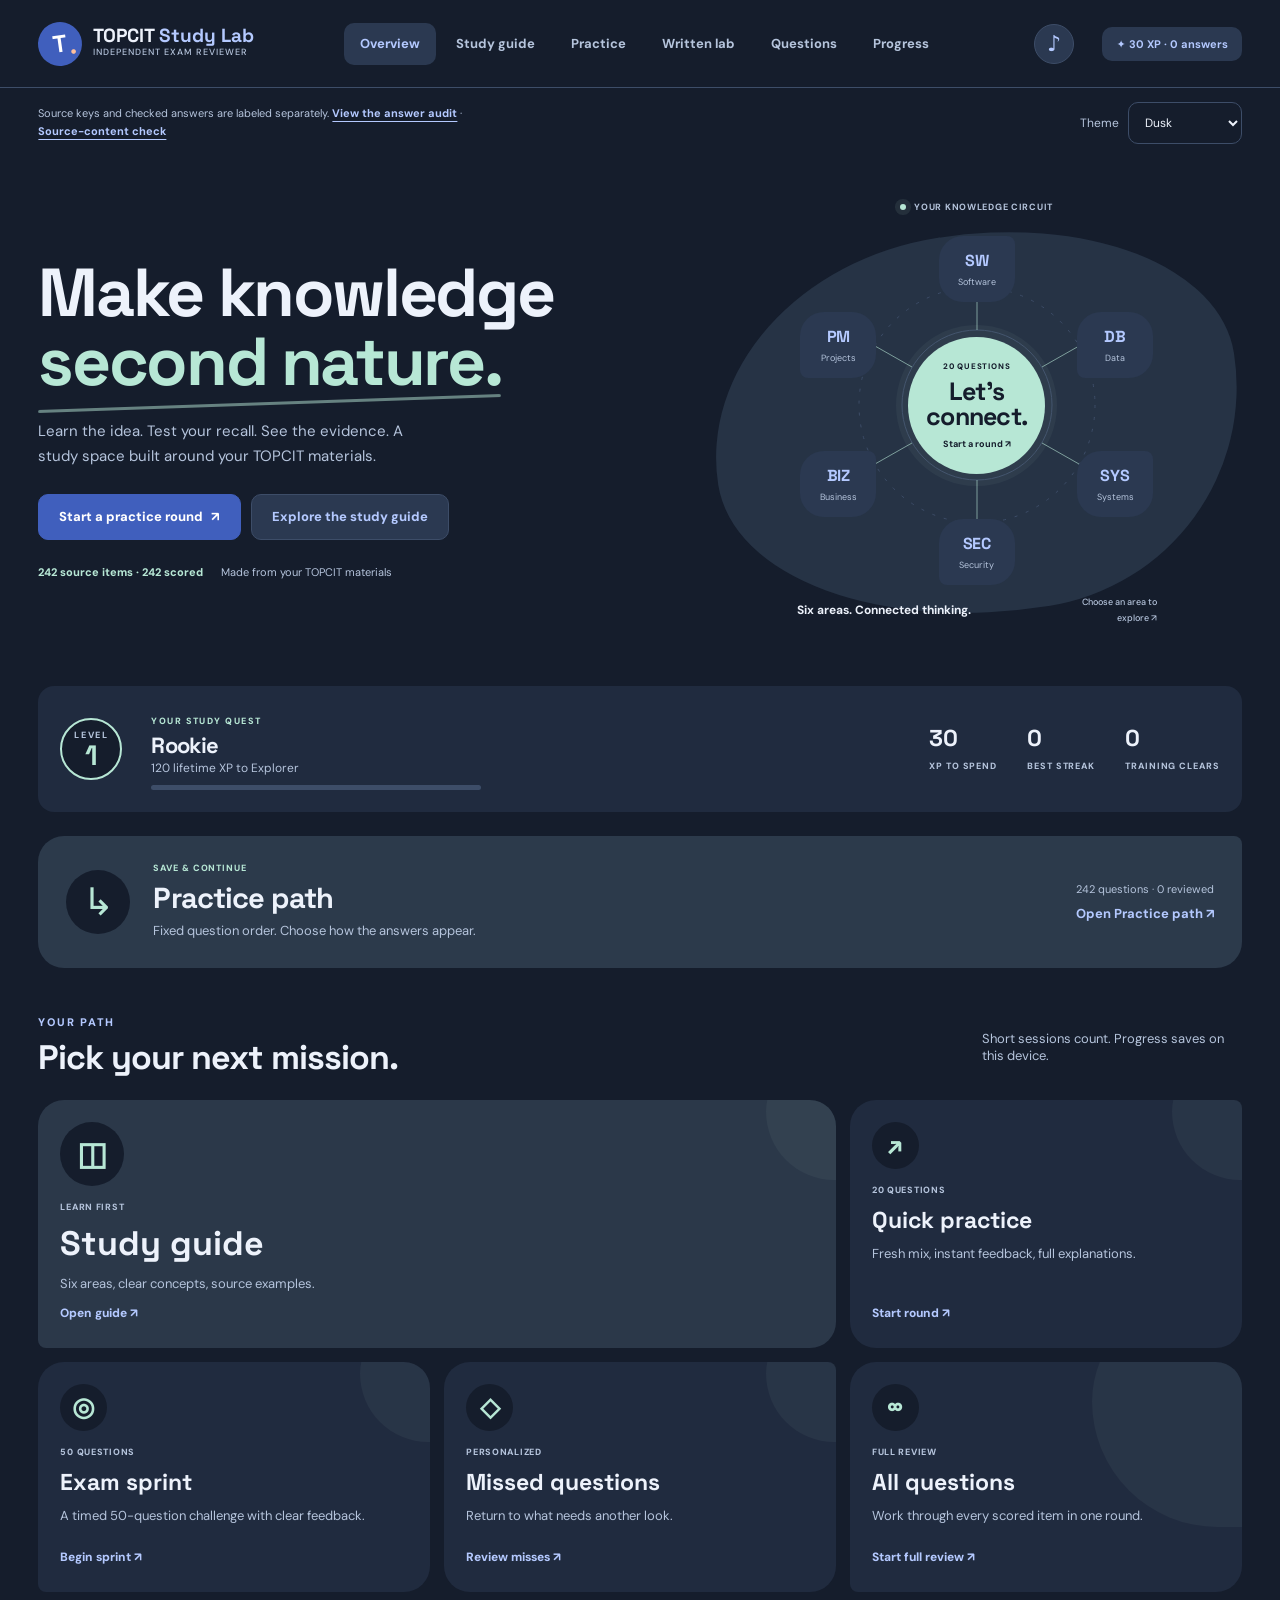
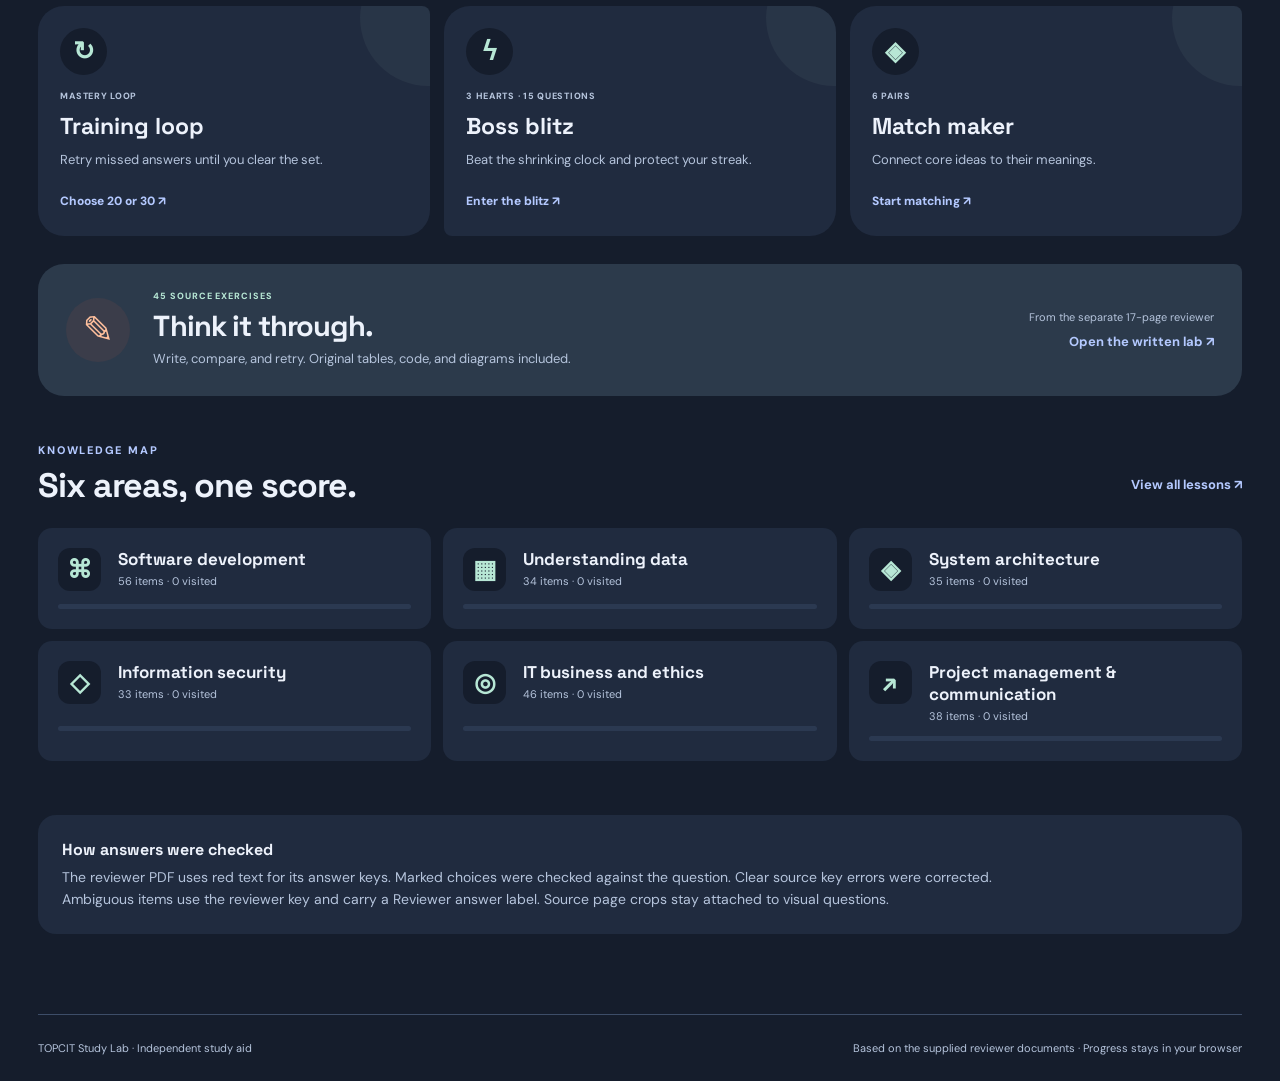
==== commit 8d61ef7a: "Audit every source question and add the complete written exercise lab" ====
--- a/index.html
+++ b/index.html
@@ -1,8 +1,8 @@
-<!doctype html><html lang="en"><head><meta charset="utf-8"><meta name="viewport" content="width=device-width,initial-scale=1"><meta name="theme-color" content="#151d2c"><meta name="description" content="A source-backed, interactive TOPCIT exam reviewer with six study areas, explanations, practice and mock exams."><title>TOPCIT Study Lab</title><link rel="icon" href="assets/icon.svg" type="image/svg+xml"><link rel="manifest" href="manifest.webmanifest"><script src="themes.js?v=10"></script><link rel="stylesheet" href="style.css?v=10"><link rel="stylesheet" href="themes.css?v=10"><link rel="stylesheet" href="studio.css?v=13"><script src="lessons.js?v=2" defer></script><script src="app.js?v=13" defer></script><script src="practice.js?v=13" defer></script></head>
-<body><div class="mesh" aria-hidden="true"></div><a class="skip" href="#main">Skip to content</a><header class="topbar"><a class="brand" href="#/home" data-view="home" aria-label="TOPCIT Study Lab home"><span class="brand-mark">T<span>•</span></span><span>TOPCIT <b>Study Lab</b><small>Independent exam reviewer</small></span></a><nav aria-label="Main navigation"><button class="nav active" data-view="home">Overview</button><button class="nav" data-view="study">Study guide</button><button class="nav" data-view="path">Practice</button><button class="nav" data-view="bank">Questions</button><button class="nav" data-view="progress">Progress</button></nav><button class="sound-button" id="soundToggle" type="button" aria-label="Turn sound on" aria-pressed="false" title="Sound off">♪</button><div class="top-stat" id="topStat">Loading…</div></header><div class="preferences"><p>Source keys and checked answers are labeled separately. <a class="audit-link" href="answer-review.html" target="_blank" rel="noopener">View the answer audit</a></p><label class="theme-control">Theme<select id="themeSelect" aria-label="Color theme"><option value="dusk">Dusk</option><option value="midnight">Midnight</option><option value="forest">Forest</option><option value="plum">Plum</option><option value="light">Light</option></select></label></div>
+<!doctype html><html lang="en"><head><meta charset="utf-8"><meta name="viewport" content="width=device-width,initial-scale=1"><meta name="theme-color" content="#151d2c"><meta name="description" content="A source-backed, interactive TOPCIT exam reviewer with six study areas, explanations, practice and mock exams."><title>TOPCIT Study Lab</title><link rel="icon" href="assets/icon.svg" type="image/svg+xml"><link rel="manifest" href="manifest.webmanifest"><script src="themes.js?v=10"></script><link rel="stylesheet" href="style.css?v=10"><link rel="stylesheet" href="themes.css?v=10"><link rel="stylesheet" href="studio.css?v=15"><script src="lessons.js?v=2" defer></script><script src="app.js?v=15" defer></script><script src="practice.js?v=15" defer></script><script src="written.js?v=15" defer></script></head>
+<body><div class="mesh" aria-hidden="true"></div><a class="skip" href="#main">Skip to content</a><header class="topbar"><a class="brand" href="#/home" data-view="home" aria-label="TOPCIT Study Lab home"><span class="brand-mark">T<span>•</span></span><span>TOPCIT <b>Study Lab</b><small>Independent exam reviewer</small></span></a><nav aria-label="Main navigation"><button class="nav active" data-view="home">Overview</button><button class="nav" data-view="study">Study guide</button><button class="nav" data-view="path">Practice</button><button class="nav" data-view="written">Written lab</button><button class="nav" data-view="bank">Questions</button><button class="nav" data-view="progress">Progress</button></nav><button class="sound-button" id="soundToggle" type="button" aria-label="Turn sound on" aria-pressed="false" title="Sound off">♪</button><div class="top-stat" id="topStat">Loading…</div></header><div class="preferences"><p>Source keys and checked answers are labeled separately. <a class="audit-link" href="answer-review.html" target="_blank" rel="noopener">View the answer audit</a> · <a class="audit-link" href="content-audit.html" target="_blank" rel="noopener">Source-content check</a></p><label class="theme-control">Theme<select id="themeSelect" aria-label="Color theme"><option value="dusk">Dusk</option><option value="midnight">Midnight</option><option value="forest">Forest</option><option value="plum">Plum</option><option value="light">Light</option></select></label></div>
 <main id="main"><section id="home" class="view active" aria-labelledby="heroTitle"><div class="hero"><div class="hero-copy"><div class="eyebrow"><span class="signal"></span> SIX DOMAINS · ONE CLEAR PATH</div><h1 id="heroTitle">Make knowledge<br><em>second nature.</em></h1><p>Learn the idea. Test your recall. See the evidence. A study space built around your TOPCIT materials.</p><div class="hero-actions"><button class="primary" id="heroPractice">Start a practice round <span>↗</span></button><button class="secondary" data-view="study">Explore the study guide</button></div><div class="hero-foot"><span id="heroCount">Loading questions…</span><span>Made from your TOPCIT materials</span></div></div><div class="study-engine" aria-label="Choose one of six study areas"><div class="engine-caption"><span class="engine-dot"></span> YOUR KNOWLEDGE CIRCUIT</div><div class="engine-map"><svg viewBox="0 0 360 360" class="engine-rings" aria-hidden="true"><circle cx="180" cy="180" r="118"/><circle cx="180" cy="180" r="75"/><path d="M180 62v43m102 16-37 21m37 97-37-21M180 298v-43M78 239l37-21m-37-97 37 21"/></svg><button class="engine-core" data-mode="quick"><span>20 QUESTIONS</span><strong>Let’s<br>connect.</strong><b>Start a round ↗</b></button><button class="engine-area area-0" data-domain="Software development" aria-label="Study Software development"><b>SW</b><span>Software</span></button><button class="engine-area area-1" data-domain="Understanding data" aria-label="Study Understanding data"><b>DB</b><span>Data</span></button><button class="engine-area area-2" data-domain="System architecture" aria-label="Study System architecture"><b>SYS</b><span>Systems</span></button><button class="engine-area area-3" data-domain="Information security" aria-label="Study Information security"><b>SEC</b><span>Security</span></button><button class="engine-area area-4" data-domain="IT business and ethics" aria-label="Study IT business and ethics"><b>BIZ</b><span>Business</span></button><button class="engine-area area-5" data-domain="Project management &amp; communication" aria-label="Study Project management and communication"><b>PM</b><span>Projects</span></button></div><p class="engine-footer">Six areas. Connected thinking.<span>Choose an area to explore ↗</span></p></div></div>
 <div class="arcade-strip"><div class="level-orb"><small>LEVEL</small><b id="rankLevel">1</b></div><div class="arcade-copy"><span class="overline">YOUR STUDY QUEST</span><h2 id="rankTitle">Getting started</h2><p id="rankNext">Each answer builds your rank.</p><div class="level-track"><span id="levelFill"></span></div></div><div class="arcade-numbers"><div><b id="homeXp">0</b><small>XP TO SPEND</small></div><div><b id="homeBest">0</b><small>BEST STREAK</small></div><div><b id="homeClears">0</b><small>TRAINING CLEARS</small></div></div></div><button class="practice-route" data-view="path"><span class="practice-route-icon" aria-hidden="true">↳</span><span class="practice-route-copy"><small>SAVE &amp; CONTINUE</small><strong>Practice path</strong><span>Fixed question order. Choose how the answers appear.</span></span><span class="practice-route-action"><small id="pathHomeCount">Every source question</small><b id="pathHomeProgress">Open Practice path ↗</b></span></button><div class="section-heading"><div><span class="overline">YOUR PATH</span><h2>Pick your next mission.</h2></div><p>Short sessions count. Progress saves on this device.</p></div><div class="mode-grid"><button class="mode mode-study" data-view="study"><span class="mode-symbol">◫</span><span class="mode-tag">LEARN FIRST</span><strong>Study guide</strong><span>Six areas, clear concepts, source examples.</span><i>Open guide ↗</i></button><button class="mode mode-practice" data-mode="quick"><span class="mode-symbol">↗</span><span class="mode-tag">20 QUESTIONS</span><strong>Quick practice</strong><span>Fresh mix, instant feedback, full explanations.</span><i>Start round ↗</i></button><button class="mode mode-exam" data-mode="exam"><span class="mode-symbol">◎</span><span class="mode-tag">50 QUESTIONS</span><strong>Exam sprint</strong><span>A timed 50-question challenge with clear feedback.</span><i>Begin sprint ↗</i></button><button class="mode mode-review" data-mode="weak"><span class="mode-symbol">◇</span><span class="mode-tag">PERSONALIZED</span><strong>Missed questions</strong><span>Return to what needs another look.</span><i>Review misses ↗</i></button><button class="mode mode-all" data-mode="all"><span class="mode-symbol">∞</span><span class="mode-tag">FULL REVIEW</span><strong>All questions</strong><span>Work through every scored item in one round.</span><i>Start full review ↗</i></button><button class="mode mode-training" data-setup="training"><span class="mode-symbol">↻</span><span class="mode-tag">MASTERY LOOP</span><strong>Training loop</strong><span>Retry missed answers until you clear the set.</span><i>Choose 20 or 30 ↗</i></button><button class="mode mode-blitz" data-mode="blitz"><span class="mode-symbol">ϟ</span><span class="mode-tag">3 HEARTS · 15 QUESTIONS</span><strong>Boss blitz</strong><span>Beat the shrinking clock and protect your streak.</span><i>Enter the blitz ↗</i></button><button class="mode mode-matching" data-mode="matching"><span class="mode-symbol">◈</span><span class="mode-tag">6 PAIRS</span><strong>Match maker</strong><span>Connect core ideas to their meanings.</span><i>Start matching ↗</i></button></div>
-<div class="section-heading domain-heading"><div><span class="overline">KNOWLEDGE MAP</span><h2>Six areas, one score.</h2></div><button class="text-link" data-view="study">View all lessons ↗</button></div><div class="domain-grid" id="homeDomains"></div><div class="source-note"><strong>How answers were checked</strong><p>The reviewer PDF uses red text for its answer keys. Marked choices were checked against the question. Clear source key errors were corrected. Ambiguous items use the reviewer key and carry a Reviewer answer label. Source page crops stay attached to visual questions.</p></div></section>
+<button class="practice-route written-route" data-view="written"><span class="practice-route-icon" aria-hidden="true">✎</span><span class="practice-route-copy"><small>45 SOURCE EXERCISES</small><strong>Think it through.</strong><span>Write, compare, and retry. Original tables, code, and diagrams included.</span></span><span class="practice-route-action"><small>From the separate 17-page reviewer</small><b>Open the written lab ↗</b></span></button><div class="section-heading domain-heading"><div><span class="overline">KNOWLEDGE MAP</span><h2>Six areas, one score.</h2></div><button class="text-link" data-view="study">View all lessons ↗</button></div><div class="domain-grid" id="homeDomains"></div><div class="source-note"><strong>How answers were checked</strong><p>The reviewer PDF uses red text for its answer keys. Marked choices were checked against the question. Clear source key errors were corrected. Ambiguous items use the reviewer key and carry a Reviewer answer label. Source page crops stay attached to visual questions.</p></div></section>
 <section id="study" class="view" aria-labelledby="studyTitle"><div class="page-head"><span class="overline">BUILD THE MENTAL MODEL</span><h1 id="studyTitle">Study guide</h1><p>Read a concept, then use active recall. Topics follow your six supplied reviewer areas.</p></div><div class="study-layout"><aside class="study-side"><h2>Choose an area</h2><div id="studyNav"></div></aside><div class="lesson-panel" id="lessonPanel"></div></div></section>
 <section id="bank" class="view" aria-labelledby="bankTitle"><div class="page-head"><span class="overline">SOURCE-BACKED PRACTICE</span><h1 id="bankTitle">Question bank</h1><p>Search the original wording, filter by domain, and reveal answers when you’re ready.</p></div><div class="bank-tools"><label>Search questions<input id="bankSearch" type="search" placeholder="Try ‘project charter’ or ‘normalization’"></label><label>Area<select id="bankDomain"><option value="all">All six areas</option></select></label><label>Keys<select id="bankKey"><option value="all">All items</option><option value="keyed">Scored only</option><option value="unkeyed">Needs key review</option><option value="saved">Saved questions</option><option value="corrected">Corrected answers</option><option value="verified">Checked answers</option><option value="source">Reviewer answers</option></select></label></div><p id="bankStatus" class="bank-status"></p><div id="bankResults" class="bank-list"></div><button id="bankMore" class="secondary bank-more" hidden>Show more questions</button></section>
 <section id="path" class="view" aria-labelledby="pathTitle">
@@ -13,6 +13,12 @@
 <details class="path-map"><summary>Question map<span id="pathMapCount"></span></summary><p>✓ Correct · × Retry · ◉ Viewed · – Skipped. The outline marks your current question.</p><div id="pathNumbers" class="path-numbers" aria-label="Choose a question number"></div></details>
 <article class="question-stage path-stage"><div class="question-meta"><span id="pathDomain"></span><span id="pathSource"></span></div><h2 id="pathQuestionTitle"></h2><div id="pathExhibit"></div><div id="pathChoices" class="game-choices"></div><div id="pathFeedback" class="game-feedback path-feedback" hidden aria-live="polite"></div><div class="path-answer-actions"><button type="button" id="pathReveal" class="secondary">Reveal answer</button><button type="button" id="pathRetry" class="secondary" hidden>Try again ↻</button><button type="button" id="pathSkip" class="text-link">Skip question →</button></div><div class="path-bottom-navigation"><button type="button" class="secondary" data-path-step="-1">← Previous</button><button type="button" class="primary" data-path-step="1">Next →</button></div><p class="path-shortcuts">Keys 1–4: answer · Enter: next · Backspace: previous</p></article>
 </section>
+<section id="written" class="view" aria-labelledby="writtenTitle">
+<div class="page-head path-head"><div><span class="overline">RECALL · COMPARE · RETRY</span><h1 id="writtenTitle">Written lab</h1><p>All 45 exercises from the supplementary reviewer. Your answers and notes save on this device.</p></div><button type="button" id="writtenReset" class="path-reset">Reset written lab ↺</button></div>
+<div class="path-toolbar written-toolbar"><div class="written-filters"><label>Find an exercise<input type="search" id="writtenSearch" placeholder="Search the source wording"></label><label>Show<select id="writtenFilter"><option value="all">All exercises</option><option value="again">Review again</option><option value="done">Reviewed</option><option value="gap">Source gaps</option></select></label><label class="written-jump">Jump to exercise<select id="writtenChoose" aria-label="Exercise number"></select></label></div><div class="path-switches"><label><input id="writtenFirst" type="checkbox">Correct answer first (choice exercises)</label></div><p>Write an answer before you reveal it. Checked answers and reviewer responses carry separate labels.</p></div>
+<div class="written-progress"><p id="writtenReviewed" role="status">0 / 45 reviewed</p><div><button type="button" class="secondary" data-written-step="-1">← Previous</button><button type="button" class="primary" data-written-step="1">Next →</button></div></div>
+<article id="writtenCard" class="question-stage path-stage written-stage" aria-label="Current source exercise"></article><p class="path-shortcuts">Keys 1–4: choose · Enter: next · Backspace: previous. Shortcuts pause while you write.</p>
+</section>
 <section id="progress" class="view" aria-labelledby="progressTitle"><div class="page-head"><span class="overline">YOUR WORK</span><h1 id="progressTitle">Progress</h1><p>See what you’ve practiced and where to focus next.</p></div><div class="progress-grid" id="progressGrid"></div><div class="progress-actions"><button class="primary" data-mode="weak">Practice missed questions ↗</button><button class="secondary" data-view="bank">Find a question</button></div></section>
 <section id="game" class="view" aria-labelledby="gameTitle"><div class="game-top"><button class="back" id="exitGame">← Save and leave</button><div class="game-metrics"><span id="gameMode"></span><span id="gameCount"></span><span id="gameScore"></span><span id="gameStreak"></span><span id="gameHearts" hidden></span><span id="gameXp"></span><span id="gameTimer"></span></div></div><div class="progress-track"><span id="gameProgress"></span></div><article class="question-stage"><div class="question-meta"><span id="gameDomain"></span><span id="gameSource"></span></div><h1 id="gameTitle"></h1><div id="gameExhibit"></div><div id="gameChoices" class="game-choices"></div><div id="gamePowers" class="game-powers"></div><div id="gameFeedback" class="game-feedback" hidden></div><div class="game-actions"><button id="gameAction" class="primary" disabled>Choose an answer</button><span>Use keys 1–4 to answer · Enter for the next question</span></div></article></section>
 <section id="match" class="view" aria-labelledby="matchTitle"><div class="game-top"><button class="back" id="exitMatch">← Save and leave</button><div class="game-metrics"><span id="matchCount">0 / 6 pairs</span><span id="matchMistakes">0 misses</span><span id="matchClock">0:00</span></div></div><div class="match-intro"><span class="overline">MATCH MAKER</span><h1 id="matchTitle">Connect the concepts.</h1><p>Tap a concept, then its meaning. Build a streak by matching without a miss.</p><button class="secondary" id="restartMatch">New set ↻</button></div><div class="match-board"><div><h2>Concepts</h2><div id="matchTerms" class="match-list"></div></div><div><h2>Meanings</h2><div id="matchDefinitions" class="match-list"></div></div></div><p class="match-feedback" id="matchFeedback" role="status" aria-live="polite">Choose a concept to begin.</p></section><section id="finish" class="view"><div class="finish-card"><span class="finish-icon">✳</span><span class="overline">ROUND COMPLETE</span><h1 id="finishTitle"></h1><p id="finishText"></p><div id="finishStats"></div><div class="hero-actions"><button class="primary" data-mode="quick">Play another round ↗</button><button class="secondary" data-view="progress">See progress</button></div></div></section></main><footer><span>TOPCIT Study Lab · Independent study aid</span><span>Based on the supplied reviewer documents · Progress stays in your browser</span></footer><dialog class="training-dialog" id="trainingDialog" aria-labelledby="trainingDialogTitle"><form method="dialog"><button class="dialog-close" aria-label="Close">×</button><span class="mode-symbol">↻</span><span class="overline">MASTERY LOOP</span><h2 id="trainingDialogTitle">Pick your training set</h2><p>Missed questions return in new rounds until you answer them all correctly.</p><div class="training-options"><button type="button" data-train-size="20"><b>20</b><span>Quick focus</span></button><button type="button" data-train-size="30"><b>30</b><span>Deep focus</span></button></div></form></dialog><div id="fxLayer" class="fx-layer" aria-hidden="true"></div><div class="toast" id="toast" role="status" aria-live="polite"></div></body></html>
--- a/studio.css
+++ b/studio.css
@@ -37,3 +37,13 @@
 .game-choices button:hover:not(:disabled)>span,.game-choices button:focus-visible:not(:disabled)>span{background:var(--paper);color:var(--ink)}
 .match-list button:hover:not(:disabled),.match-list button:focus-visible:not(:disabled){background:var(--surface-2);color:var(--ink);border-color:var(--blue)}
 .answer-evidence[data-status=source] .evidence-label{background:var(--warning-bg);color:var(--warning)}
+.source-figure{margin:20px 0;max-width:100%}.source-figure>a{display:block;border-radius:12px}.source-figure img{display:block;width:100%;height:auto;max-height:none;object-fit:contain}.source-figure figcaption{font-size:11px;line-height:1.6;margin-top:8px;color:var(--muted)}.source-figure>a:focus-visible{outline:3px solid var(--blue);outline-offset:4px}
+.source-figure figcaption a{display:inline-flex;align-items:center;min-height:32px;color:inherit;text-decoration:none}.source-figure figcaption a:hover{text-decoration:underline;text-underline-offset:4px}
+
+/* Source context and the supplementary recall workspace. */
+.source-description{margin:20px 0;padding:16px 20px;background:var(--surface-2);border-radius:12px;line-height:1.8;overflow-wrap:anywhere}.source-description ul{padding-left:20px;margin:0}.source-description li+li{margin-top:10px}
+.written-route{margin-top:28px}.written-route .practice-route-icon{color:var(--coral);background:color-mix(in srgb,var(--coral) 12%,var(--surface))}
+.written-filters{display:grid;grid-template-columns:1fr 190px;gap:18px;margin-bottom:20px}.written-filters label{display:flex;flex-direction:column;gap:9px;min-width:0;font-size:12px;color:var(--muted)}.written-filters input,.written-filters select{width:100%;min-width:0;min-height:46px;padding:12px;border:1px solid var(--line);border-radius:10px;color:var(--ink);background:var(--paper);font:inherit}.written-jump{grid-column:1/-1}.written-progress{display:flex;align-items:center;justify-content:space-between;gap:16px}.written-progress p{font-size:13px;color:var(--muted)}.written-progress>div{display:flex;gap:12px}.written-progress button{min-height:44px}.written-stage{min-width:0}.written-stage h2{white-space:pre-line;overflow-wrap:anywhere}.written-prompt{white-space:pre-wrap;line-height:1.85;overflow-wrap:anywhere;font-size:15px}.written-source-gap{padding:16px 18px;background:var(--warning-bg);color:var(--warning);border-radius:12px;font-size:13px;line-height:1.8}.written-stage textarea{display:block;width:100%;min-height:144px;resize:vertical;border:1px solid var(--line);border-radius:12px;padding:17px;background:var(--paper);color:var(--ink);font:400 16px/1.8 'Inter',sans-serif}.written-stage textarea:focus{outline:2px solid var(--blue);outline-offset:2px}.written-draft-label{display:block;margin:24px 0 10px;font-size:13px;font-weight:600}.written-answer-actions{display:flex;align-items:center;gap:16px;flex-wrap:wrap;margin:18px 0}.written-answer-actions>span{font-size:11px;color:var(--muted)}.written-model{margin-top:22px;padding:24px}.written-model pre,.written-response pre{white-space:pre-wrap;overflow-wrap:anywhere;font:400 15px/1.85 'Inter',sans-serif;margin:16px 0;color:var(--ink)}.written-model>p{font-size:14px;line-height:1.85;margin:18px 0}.written-originals,.written-response{margin:22px 0;padding:14px 18px;border:1px solid var(--line);border-radius:12px}.written-originals summary,.written-response summary{cursor:pointer;color:var(--blue);font-size:13px;line-height:1.7;min-height:28px}.written-originals>p,.written-image-note{color:var(--muted);font-size:12px;line-height:1.8}.written-mark-actions{display:flex;flex-wrap:wrap;gap:12px;margin-top:22px}.written-mark-actions .is-active{outline:2px solid var(--blue);outline-offset:2px}.written-feedback{padding:15px 18px;background:var(--positive-bg);color:var(--positive);border-radius:12px;font-size:14px;line-height:1.8}.written-feedback.wrong{color:var(--warning);background:var(--warning-bg)}.written-choices button{white-space:pre-line;line-height:1.7;overflow-wrap:anywhere}.written-loading{color:var(--muted)}.written-stage .source-figure{max-width:780px;margin-inline:auto}.written-stage .source-figure img{max-width:100%;box-sizing:border-box}
+@media(min-width:701px) and (max-width:1050px){.topbar nav{grid-template-columns:repeat(6,minmax(0,1fr))}}
+@media(max-width:700px){.topbar nav{grid-template-columns:repeat(3,minmax(0,1fr))}.topbar nav .nav:last-child{grid-column:auto}.topbar .nav{font-size:12px;min-height:40px}.written-filters{grid-template-columns:minmax(0,1fr)}.written-jump{grid-column:auto}.written-progress{align-items:flex-start;flex-direction:column;gap:0}.written-progress>div{width:100%}.written-progress button{flex:1}.written-model{padding:16px}.written-model pre,.written-prompt{font-size:14px}.written-originals,.written-response{padding:12px}.written-mark-actions button{flex:1;font-size:12px}.written-answer-actions .primary{width:100%}.written-answer-actions>span{display:block;width:100%;text-align:center}}
+.written-choice-feedback{padding:15px 18px;background:var(--positive-bg);color:var(--positive);border-radius:12px;font-size:14px;line-height:1.8}.written-choice-feedback.is-wrong{color:var(--warning);background:var(--warning-bg)}
